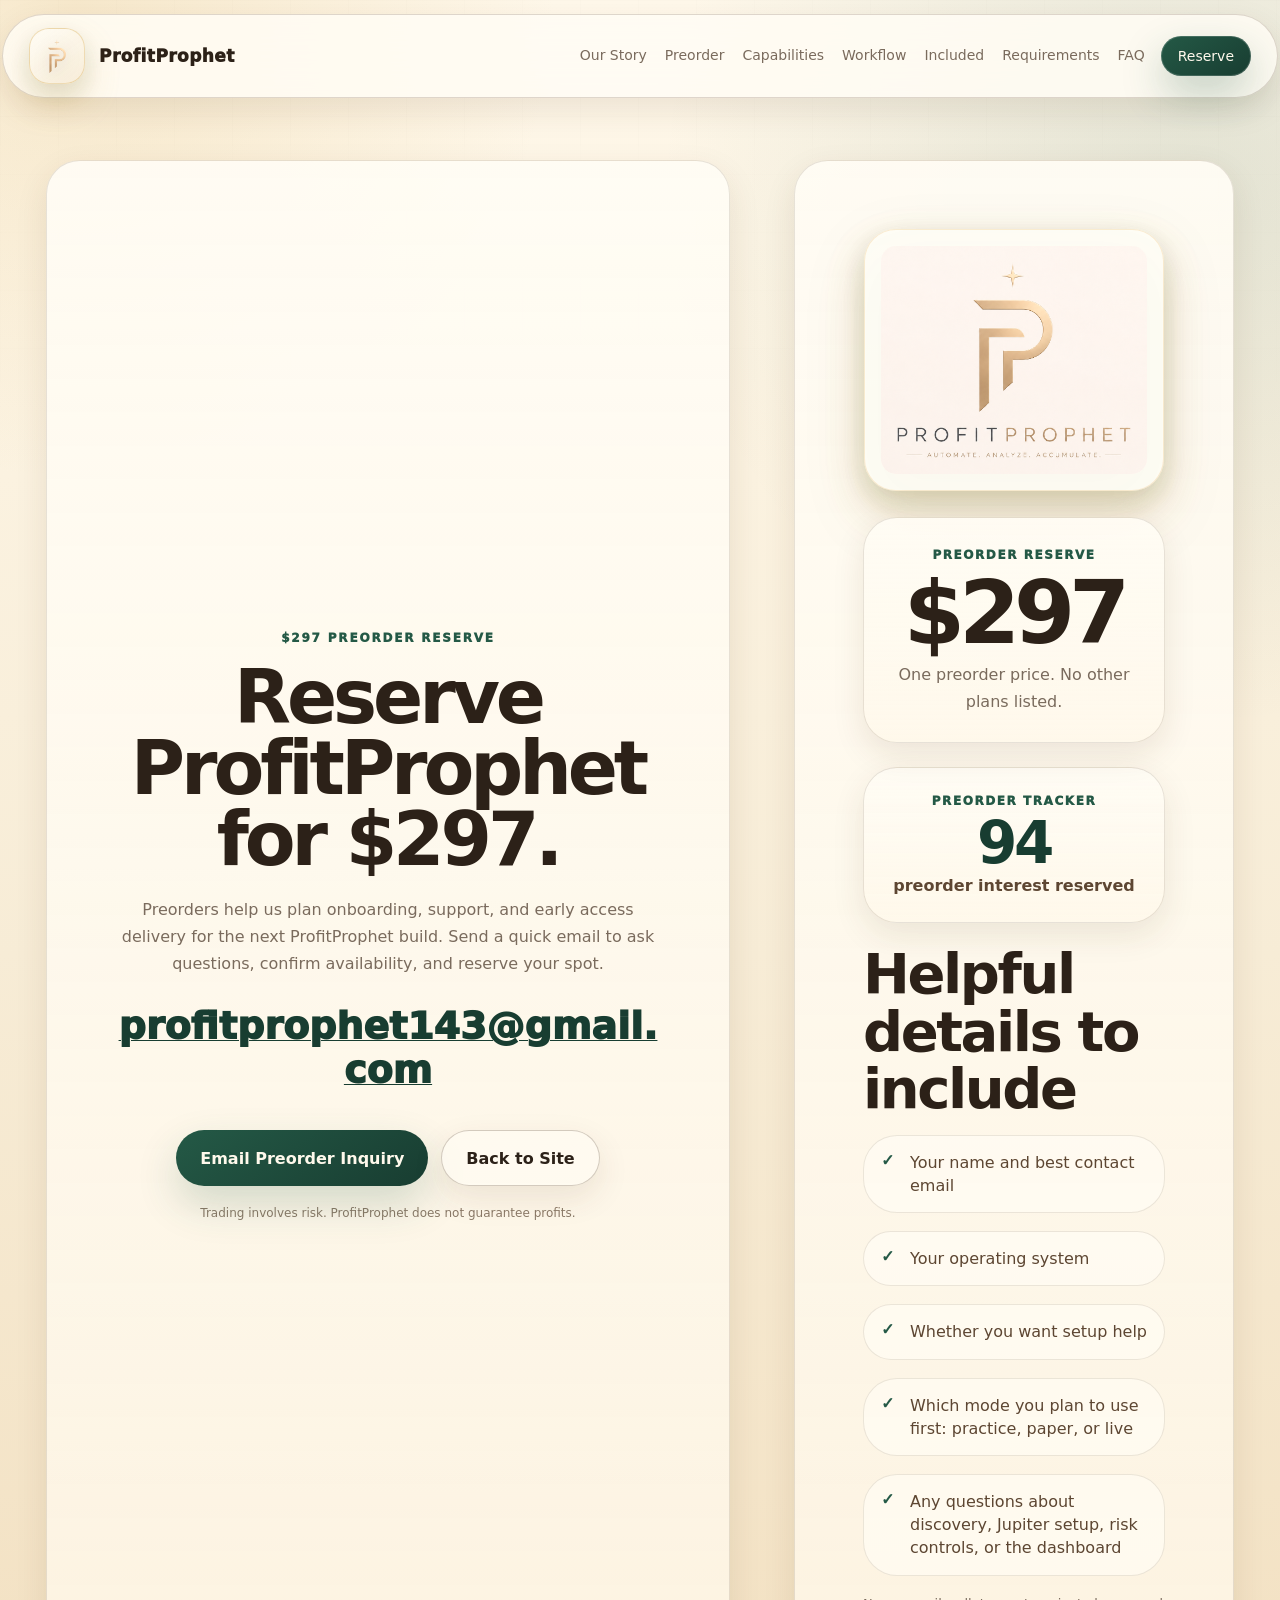
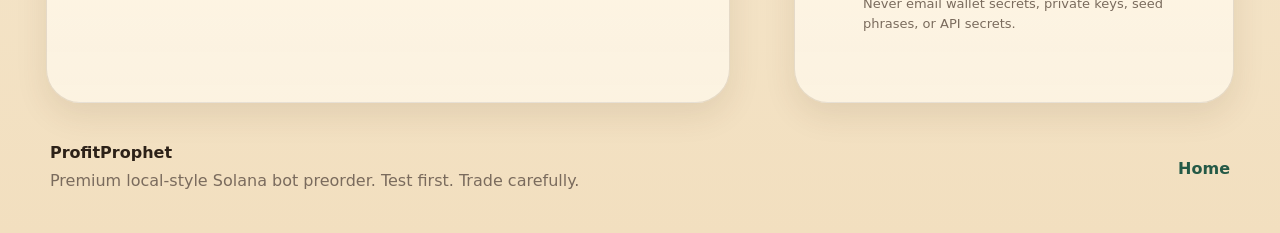
==== inquiry.html @ 7596da1b "Add files via upload" ====
<!doctype html>
<html lang="en">
<head>
  <meta charset="utf-8">
  <meta name="viewport" content="width=device-width, initial-scale=1">
  <title>Reserve ProfitProphet | $297</title>
  <meta name="description" content="Contact ProfitProphet to ask questions and reserve ProfitProphet for $297. The package includes practice mode, paper mode, risk controls, token discovery, telemetry, and local dashboard tools.">
  <link rel="stylesheet" href="styles.css">
  <script defer src="script.js"></script>
</head>
<body>
  <header class="site-header">
    <a class="brand" href="index.html" aria-label="ProfitProphet home">
      <span class="brand-mark logo-badge"><img src="profitprophet-nav-mark.png" alt="" aria-hidden="true"></span>
      <span class="brand-name">ProfitProphet</span>
    </a>
    <nav class="nav" aria-label="Primary navigation">
      <a href="index.html#story">Our Story</a>
      <a href="index.html#preorder">Preorder</a>
      <a href="index.html#capabilities">Capabilities</a>
      <a href="index.html#workflow">Workflow</a>
      <a href="index.html#included">Included</a>
      <a href="index.html#requirements">Requirements</a>
      <a href="index.html#faq">FAQ</a>
      <a class="nav-button" href="inquiry.html">Reserve</a>
    </nav>
  </header>

  <main>
    <section class="inquiry-hero">
      <div class="inquiry-card">
        <p class="eyebrow">$297 preorder reserve</p>
        <h1>Reserve ProfitProphet for $297.</h1>
        <p>Preorders help us plan onboarding, support, and early access delivery for the next ProfitProphet build. Send a quick email to ask questions, confirm availability, and reserve your spot.</p>
        <a class="email-link" href="mailto:profitprophet143@gmail.com?subject=ProfitProphet%20%24297%20Preorder%20Inquiry&body=Hi%2C%20I%27m%20interested%20in%20reserving%20ProfitProphet%20for%20%24297.%20Please%20send%20availability%2C%20payment%20options%2C%20delivery%20details%2C%20and%20setup%20requirements.">profitprophet143@gmail.com</a>
        <div class="hero-actions centered">
          <a class="button primary" href="mailto:profitprophet143@gmail.com?subject=ProfitProphet%20%24297%20Preorder%20Inquiry&body=Hi%2C%20I%27m%20interested%20in%20reserving%20ProfitProphet%20for%20%24297.%20Please%20send%20availability%2C%20payment%20options%2C%20delivery%20details%2C%20and%20setup%20requirements.">Email Preorder Inquiry</a>
          <a class="button secondary" href="index.html">Back to Site</a>
        </div>
        <p class="fine-print center">Trading involves risk. ProfitProphet does not guarantee profits.</p>
      </div>

      <aside class="inquiry-side">
        <img src="profitprophet-logo-cropped.png" alt="ProfitProphet logo" class="side-logo">
        <div class="price-panel small">
          <span>Preorder reserve</span>
          <strong>$297</strong>
          <p>One preorder price. No other plans listed.</p>
        </div>
        <div class="mini-tracker" aria-label="Preorder tracker"><span>Preorder Tracker</span><strong>94</strong><p>preorder interest reserved</p></div>
        <h2>Helpful details to include</h2>
        <ul class="check-list compact">
          <li>Your name and best contact email</li>
          <li>Your operating system</li>
          <li>Whether you want setup help</li>
          <li>Which mode you plan to use first: practice, paper, or live</li>
          <li>Any questions about discovery, Jupiter setup, risk controls, or the dashboard</li>
        </ul>
        <p class="disclaimer">Never email wallet secrets, private keys, seed phrases, or API secrets.</p>
      </aside>
    </section>
  </main>

  <footer class="footer">
    <div>
      <strong>ProfitProphet</strong>
      <p>Premium local-style Solana bot preorder. Test first. Trade carefully.</p>
    </div>
    <a href="index.html">Home</a>
  </footer>
</body>
</html>
---- styles.css ----
:root {
  --ivory: #fff8ea;
  --ivory-2: #f7ecd6;
  --linen: #efe0c4;
  --linen-2: #e4c99d;
  --walnut: #2c2118;
  --walnut-2: #5d4632;
  --muted: #7a6b5d;
  --forest: #245946;
  --forest-2: #183d31;
  --sage: #dfe9df;
  --champagne: #d6a951;
  --champagne-2: #f0d9a1;
  --line: rgba(73, 47, 25, 0.14);
  --line-strong: rgba(73, 47, 25, 0.24);
  --card: rgba(255, 252, 244, 0.86);
  --card-soft: rgba(255, 252, 244, 0.66);
  --shadow: 0 24px 68px rgba(75, 48, 22, 0.16);
  --shadow-soft: 0 12px 32px rgba(75, 48, 22, 0.10);
  --shadow-green: 0 18px 42px rgba(36, 89, 70, 0.20);
  --radius-sm: 18px;
  --radius: 30px;
  --radius-lg: 44px;
  --content-max: 1180px;
}

* { box-sizing: border-box; }
html { scroll-behavior: smooth; }
body {
  margin: 0;
  overflow-x: hidden;
  color: var(--walnut);
  background:
    radial-gradient(circle at 6% 0%, rgba(214, 169, 81, 0.22), transparent 30rem),
    radial-gradient(circle at 94% 10%, rgba(36, 89, 70, 0.14), transparent 34rem),
    linear-gradient(180deg, var(--ivory) 0%, var(--ivory-2) 52%, #f2dfbf 100%);
  font-family: ui-sans-serif, system-ui, -apple-system, BlinkMacSystemFont, "Segoe UI", Arial, sans-serif;
}

body::before {
  content: "";
  position: fixed;
  inset: 0;
  z-index: -1;
  pointer-events: none;
  opacity: 0.22;
  background-image:
    linear-gradient(rgba(44, 33, 24, 0.045) 1px, transparent 1px),
    linear-gradient(90deg, rgba(44, 33, 24, 0.045) 1px, transparent 1px);
  background-size: 58px 58px;
  mask-image: linear-gradient(180deg, #000, transparent 72%);
}

a { color: inherit; }
img { max-width: 100%; }
h1, h2, h3, p, ul { margin-top: 0; }

main,
.site-header,
.footer {
  width: min(100%, calc(var(--content-max) + 96px));
  margin-inline: auto;
}

.site-header {
  position: sticky;
  top: 14px;
  z-index: 20;
  display: flex;
  align-items: center;
  justify-content: space-between;
  gap: 20px;
  min-height: 78px;
  margin-top: 14px;
  padding: 13px clamp(16px, 3vw, 24px);
  border: 1px solid var(--line);
  border-radius: 999px;
  background: rgba(255, 252, 244, 0.88);
  backdrop-filter: blur(18px);
  box-shadow: var(--shadow-soft);
}

.brand {
  display: inline-flex;
  align-items: center;
  gap: 12px;
  color: var(--walnut);
  font-weight: 950;
  letter-spacing: 0.01em;
  text-decoration: none;
  white-space: nowrap;
}

.brand-mark {
  display: grid;
  width: 44px;
  height: 44px;
  place-items: center;
  border-radius: 17px;
  background: linear-gradient(145deg, var(--forest), var(--forest-2));
  color: #fff9ec;
  box-shadow: 0 14px 26px rgba(24, 61, 49, 0.24);
}

.brand-name { font-size: 15px; }

.nav {
  display: flex;
  align-items: center;
  gap: 16px;
  color: var(--muted);
  font-size: 14px;
}

.nav a {
  text-decoration: none;
  transition: color 180ms ease, transform 180ms ease, background 180ms ease;
}

.nav a:hover {
  color: var(--walnut);
  transform: translateY(-1px);
}

.nav-button {
  padding: 12px 17px;
  border-radius: 999px;
  color: #fff9ec;
  background: linear-gradient(145deg, var(--forest), var(--forest-2));
  box-shadow: var(--shadow-green);
}

.hero {
  display: grid;
  grid-template-columns: minmax(0, 1.05fr) minmax(320px, 0.62fr);
  gap: clamp(34px, 6vw, 76px);
  align-items: center;
  min-height: calc(100vh - 112px);
  padding: clamp(58px, 7vw, 96px) clamp(18px, 4vw, 44px) 44px;
}

.hero-copy { max-width: 850px; }
.eyebrow {
  margin-bottom: 14px;
  color: var(--forest);
  font-size: 12px;
  font-weight: 950;
  letter-spacing: 0.15em;
  text-transform: uppercase;
}

h1 {
  margin-bottom: 22px;
  max-width: 900px;
  font-size: clamp(48px, 7.2vw, 86px);
  font-weight: 850;
  line-height: 0.96;
  letter-spacing: -0.055em;
}

h2 {
  margin-bottom: 17px;
  font-size: clamp(33px, 4.4vw, 56px);
  font-weight: 825;
  line-height: 1.03;
  letter-spacing: -0.043em;
}

h3 {
  margin-bottom: 10px;
  font-size: 21px;
  line-height: 1.2;
}

p {
  color: var(--muted);
  line-height: 1.68;
}

.hero-lede {
  max-width: 740px;
  font-size: clamp(18px, 2vw, 22px);
}

.hero-proof {
  display: flex;
  flex-wrap: wrap;
  gap: 10px;
  margin: 24px 0 0;
}

.hero-proof span {
  padding: 9px 12px;
  border: 1px solid var(--line);
  border-radius: 999px;
  background: rgba(255, 252, 244, 0.68);
  color: var(--walnut-2);
  font-size: 13px;
  font-weight: 760;
  box-shadow: 0 8px 18px rgba(75, 48, 22, 0.06);
}

.hero-actions {
  display: flex;
  flex-wrap: wrap;
  gap: 13px;
  margin-top: 30px;
}
.hero-actions.centered { justify-content: center; }

.button {
  position: relative;
  display: inline-flex;
  align-items: center;
  justify-content: center;
  min-height: 56px;
  padding: 15px 24px;
  border-radius: 999px;
  font-weight: 900;
  text-decoration: none;
  overflow: hidden;
  transition: transform 180ms ease, box-shadow 180ms ease, background 180ms ease, border-color 180ms ease;
}
.button:hover { transform: translateY(-2px); }
.button.primary {
  color: #fff9ec;
  background: linear-gradient(145deg, var(--forest), var(--forest-2));
  box-shadow: var(--shadow-green);
}
.button.secondary {
  border: 1px solid var(--line-strong);
  background: rgba(255, 252, 244, 0.64);
  color: var(--walnut);
  box-shadow: var(--shadow-soft);
}
.button.full { width: 100%; }

.button.primary::after {
  content: "";
  position: absolute;
  inset: 0 auto 0 -80%;
  width: 45%;
  transform: skewX(-18deg);
  background: linear-gradient(90deg, transparent, rgba(255,255,255,0.22), transparent);
  transition: left 480ms ease;
}
.button.primary:hover::after { left: 135%; }

.fine-print {
  margin-top: 18px;
  color: #8a7967;
  font-size: 12px;
  line-height: 1.55;
}
.center { text-align: center; }

.hero-card,
.card,
.list-card,
.price-card,
.inquiry-card,
.inquiry-side,
.trust-strip,
.panel-section,
.story-section,
.price-section,
.requirements-section,
.faq-section {
  border: 1px solid var(--line);
  background: var(--card);
  box-shadow: var(--shadow-soft);
}

.hero-card {
  position: relative;
  display: grid;
  align-content: center;
  justify-items: center;
  gap: 24px;
  min-height: 500px;
  padding: clamp(26px, 4vw, 40px);
  border-radius: var(--radius-lg);
  overflow: hidden;
  background:
    linear-gradient(180deg, rgba(255, 252, 244, 0.90), rgba(255, 248, 234, 0.68)),
    radial-gradient(circle at 50% 0%, rgba(214, 169, 81, 0.30), transparent 66%);
}
.hero-card::after {
  content: "";
  position: absolute;
  inset: auto -20% -38% -20%;
  height: 56%;
  background: radial-gradient(ellipse, rgba(36, 89, 70, 0.12), transparent 68%);
}
.hero-logo,
.side-logo {
  position: relative;
  z-index: 1;
  display: block;
  width: min(100%, 300px);
  height: auto;
  filter: drop-shadow(0 22px 36px rgba(75, 48, 22, 0.22));
}

.price-panel {
  position: relative;
  z-index: 1;
  width: 100%;
  padding: 26px;
  border: 1px solid var(--line);
  border-radius: var(--radius);
  background: rgba(255, 252, 244, 0.74);
  text-align: center;
  box-shadow: var(--shadow-soft);
}
.price-panel.small { margin-bottom: 24px; }
.price-panel span,
.badge {
  color: var(--forest);
  font-size: 12px;
  font-weight: 950;
  letter-spacing: 0.13em;
  text-transform: uppercase;
}
.price-panel strong,
.price-card strong {
  display: block;
  margin: 8px 0 8px;
  color: var(--walnut);
  font-size: clamp(58px, 8vw, 88px);
  line-height: 0.95;
  letter-spacing: -0.07em;
}
.price-panel p,
.price-card p { margin-bottom: 0; }

.trust-strip {
  display: grid;
  grid-template-columns: repeat(4, 1fr);
  gap: 1px;
  margin: 0 clamp(18px, 4vw, 44px) 26px;
  overflow: hidden;
  border-radius: var(--radius);
  background: var(--line);
}
.trust-strip article {
  padding: 24px;
  background: rgba(255, 252, 244, 0.82);
}
.trust-strip strong,
.trust-strip span { display: block; }
.trust-strip strong { color: var(--walnut); }
.trust-strip span {
  margin-top: 7px;
  color: var(--muted);
  line-height: 1.5;
}

.section {
  padding: clamp(68px, 8vw, 106px) clamp(18px, 4vw, 44px);
}
.section-heading { max-width: 840px; margin-bottom: 36px; }
.centered-heading { margin-inline: auto; text-align: center; }
.section-heading p { font-size: 17px; }

.card-grid {
  display: grid;
  gap: 18px;
}
.card-grid.three { grid-template-columns: repeat(3, minmax(0, 1fr)); }
.card-grid.four { grid-template-columns: repeat(4, minmax(0, 1fr)); }

.card {
  position: relative;
  min-height: 100%;
  padding: 28px;
  border-radius: var(--radius);
  transition: transform 220ms ease, box-shadow 220ms ease, border-color 220ms ease;
}
.card:hover,
.step-card:hover,
.price-card:hover,
.inquiry-card:hover,
.inquiry-side:hover {
  transform: translateY(-4px);
  border-color: var(--line-strong);
  box-shadow: var(--shadow);
}
.card-number {
  display: inline-grid;
  width: 42px;
  height: 42px;
  margin-bottom: 22px;
  place-items: center;
  border-radius: 999px;
  background: var(--sage);
  color: var(--forest);
  font-size: 12px;
  font-weight: 950;
}

.panel-section,
.requirements-section,
.faq-section,
.price-section {
  margin: 0 clamp(18px, 4vw, 44px) 28px;
  border-radius: var(--radius-lg);
  background:
    linear-gradient(180deg, rgba(255, 252, 244, 0.78), rgba(255, 248, 234, 0.58));
}

.step-list {
  display: grid;
  grid-template-columns: repeat(4, minmax(0, 1fr));
  gap: 18px;
}
.step-card {
  display: grid;
  gap: 18px;
  align-content: start;
  padding: 28px;
  border: 1px solid var(--line);
  border-radius: var(--radius);
  background: rgba(255, 252, 244, 0.78);
  box-shadow: var(--shadow-soft);
  transition: transform 220ms ease, box-shadow 220ms ease, border-color 220ms ease;
}
.step-card span {
  display: inline-grid;
  width: 46px;
  height: 46px;
  place-items: center;
  border-radius: 17px;
  background: linear-gradient(145deg, var(--champagne), var(--champagne-2));
  color: var(--walnut);
  font-weight: 950;
  box-shadow: 0 12px 24px rgba(214, 169, 81, 0.24);
}


.story-section {
  margin: 0 clamp(18px, 4vw, 44px) 28px;
  border-radius: var(--radius-lg);
  background:
    linear-gradient(135deg, rgba(255, 252, 244, 0.90), rgba(247, 236, 214, 0.70)),
    radial-gradient(circle at 9% 10%, rgba(214, 169, 81, 0.18), transparent 28rem),
    radial-gradient(circle at 88% 90%, rgba(36, 89, 70, 0.10), transparent 28rem);
}
.story-layout {
  display: grid;
  grid-template-columns: minmax(0, 0.72fr) minmax(320px, 1fr);
  gap: clamp(30px, 6vw, 72px);
  align-items: start;
}
.story-intro {
  position: sticky;
  top: 120px;
  max-width: 520px;
}
.story-lede {
  color: var(--walnut-2);
  font-size: clamp(18px, 2vw, 22px);
  line-height: 1.62;
}
.story-card {
  padding: clamp(28px, 4vw, 42px);
  border: 1px solid var(--line);
  border-radius: var(--radius);
  background: rgba(255, 252, 244, 0.78);
  box-shadow: var(--shadow-soft);
}
.story-card p {
  margin-bottom: 17px;
  font-size: 16.5px;
}
.story-card p:last-of-type { margin-bottom: 0; }
.founder-note {
  display: grid;
  gap: 6px;
  margin-top: 26px;
  padding: 20px;
  border: 1px solid rgba(36, 89, 70, 0.16);
  border-radius: 22px;
  background: linear-gradient(135deg, rgba(223, 233, 223, 0.78), rgba(255, 248, 234, 0.74));
}
.founder-note span {
  color: var(--forest);
  font-size: 12px;
  font-weight: 950;
  letter-spacing: 0.13em;
  text-transform: uppercase;
}
.founder-note strong {
  color: var(--walnut);
  font-size: 18px;
  line-height: 1.28;
}

.preorder-section {
  display: grid;
  grid-template-columns: minmax(0, 1fr) minmax(300px, 390px);
  gap: clamp(26px, 5vw, 58px);
  align-items: center;
  margin-inline: clamp(18px, 4vw, 44px);
  border: 1px solid var(--line);
  border-radius: var(--radius-lg);
  background:
    linear-gradient(135deg, rgba(255, 252, 244, 0.88), rgba(223, 233, 223, 0.58)),
    radial-gradient(circle at 12% 0%, rgba(214, 169, 81, 0.24), transparent 28rem);
  box-shadow: var(--shadow-soft);
}

.preorder-copy {
  max-width: 760px;
}

.preorder-tracker,
.mini-tracker {
  border: 1px solid var(--line);
  border-radius: var(--radius);
  background: rgba(255, 252, 244, 0.9);
  box-shadow: var(--shadow);
  text-align: center;
}

.preorder-tracker {
  padding: 30px;
}

.preorder-tracker strong {
  display: block;
  margin: 14px 0 4px;
  color: var(--forest-2);
  font-size: clamp(72px, 9vw, 112px);
  line-height: 0.9;
  letter-spacing: -0.08em;
}

.preorder-tracker p,
.mini-tracker p {
  margin-bottom: 0;
  color: var(--walnut-2);
  font-weight: 850;
}

.preorder-tracker small {
  display: block;
  margin-top: 15px;
  color: var(--muted);
  font-size: 12px;
  line-height: 1.55;
}

.tracker-bar {
  height: 12px;
  margin-top: 22px;
  overflow: hidden;
  border-radius: 999px;
  background: rgba(36, 89, 70, 0.12);
}

.tracker-bar span {
  display: block;
  width: 94%;
  height: 100%;
  border-radius: inherit;
  background: linear-gradient(90deg, var(--forest), var(--champagne));
  animation: trackerPulse 2.8s ease-in-out infinite;
}

.mini-tracker {
  margin: 22px 0;
  padding: 22px;
}

.mini-tracker span {
  color: var(--forest);
  font-size: 12px;
  font-weight: 950;
  letter-spacing: 0.13em;
  text-transform: uppercase;
}

.mini-tracker strong {
  display: block;
  margin: 7px 0 2px;
  color: var(--forest-2);
  font-size: 58px;
  line-height: 0.95;
  letter-spacing: -0.06em;
}

@keyframes trackerPulse {
  0%, 100% { opacity: 0.92; transform: scaleX(0.985); transform-origin: left; }
  50% { opacity: 1; transform: scaleX(1); transform-origin: left; }
}

.split-section {
  display: grid;
  grid-template-columns: minmax(0, 0.9fr) minmax(320px, 0.84fr);
  gap: clamp(30px, 6vw, 72px);
  align-items: center;
}
.section-copy { max-width: 660px; }
.list-card {
  padding: 28px;
  border-radius: var(--radius);
}
.check-list {
  display: grid;
  gap: 12px;
  margin: 0;
  padding: 0;
  list-style: none;
}
.check-list li {
  position: relative;
  padding: 15px 16px 15px 46px;
  border: 1px solid rgba(73, 47, 25, 0.10);
  border-radius: 17px;
  background: rgba(255, 248, 234, 0.66);
  color: var(--walnut-2);
  line-height: 1.45;
}
.check-list li::before {
  content: "✓";
  position: absolute;
  left: 17px;
  top: 13px;
  color: var(--forest);
  font-weight: 950;
}
.check-list.compact li { background: rgba(255, 252, 244, 0.70); }

.mini-card { padding: 24px; }
.mini-card h3 { color: var(--forest-2); }

.price-section {
  display: grid;
  grid-template-columns: minmax(0, 1fr) minmax(320px, 440px);
  gap: clamp(28px, 5vw, 64px);
  align-items: center;
}
.price-copy { max-width: 680px; }
.price-card {
  padding: 32px;
  border-radius: var(--radius);
  background:
    linear-gradient(180deg, rgba(255, 252, 244, 0.92), rgba(255, 248, 234, 0.70)),
    radial-gradient(circle at top, rgba(214, 169, 81, 0.18), transparent 66%);
  transition: transform 220ms ease, box-shadow 220ms ease, border-color 220ms ease;
}
.price-card .button { margin-top: 14px; }
.badge {
  display: inline-flex;
  width: fit-content;
  padding: 8px 11px;
  border: 1px solid var(--line);
  border-radius: 999px;
  background: rgba(223, 233, 223, 0.72);
}

.faq-grid {
  display: grid;
  grid-template-columns: repeat(2, minmax(0, 1fr));
  gap: 18px;
}
.faq-card { padding: 28px; }

.footer {
  display: flex;
  justify-content: space-between;
  gap: 24px;
  padding: 20px clamp(18px, 4vw, 44px) 38px;
  color: var(--muted);
}
.footer p { margin: 6px 0 0; max-width: 640px; }
.footer a { color: var(--forest); font-weight: 900; text-decoration: none; }
.footer strong { color: var(--walnut); }

.inquiry-hero {
  display: grid;
  grid-template-columns: minmax(0, 1fr) minmax(320px, 440px);
  gap: 22px;
  align-items: stretch;
  margin: clamp(36px, 5vw, 62px) clamp(18px, 4vw, 44px) 28px;
}
.inquiry-card,
.inquiry-side {
  padding: clamp(32px, 6vw, 68px);
  border-radius: var(--radius-lg);
  transition: transform 220ms ease, box-shadow 220ms ease, border-color 220ms ease;
}
.inquiry-card {
  display: flex;
  min-height: calc(100vh - 190px);
  flex-direction: column;
  justify-content: center;
  align-items: center;
  text-align: center;
  background:
    linear-gradient(180deg, rgba(255, 252, 244, 0.88), rgba(255, 248, 234, 0.70)),
    radial-gradient(circle at 50% 0%, rgba(214, 169, 81, 0.24), transparent 68%);
}
.inquiry-card h1 { font-size: clamp(42px, 7vw, 74px); }
.email-link {
  display: block;
  margin: 10px 0 8px;
  color: var(--forest-2);
  font-size: clamp(22px, 3.8vw, 38px);
  font-weight: 950;
  overflow-wrap: anywhere;
  text-decoration-thickness: 1px;
}
.inquiry-side { background: rgba(255, 252, 244, 0.82); }
.side-logo {
  width: min(100%, 220px);
  margin: 0 auto 22px;
}
.disclaimer {
  margin: 18px 0 0;
  color: var(--muted);
  font-size: 13px;
  line-height: 1.55;
}

.reveal {
  opacity: 0;
  transform: translateY(18px);
  transition: opacity 620ms ease, transform 620ms ease;
  transition-delay: var(--reveal-delay, 0ms);
}
.reveal.is-visible {
  opacity: 1;
  transform: translateY(0);
}
.hero-card,
.hero-logo {
  animation: gentleFloat 6.5s ease-in-out infinite;
}
@keyframes gentleFloat {
  0%, 100% { transform: translateY(0); }
  50% { transform: translateY(-8px); }
}

@media (max-width: 1060px) {
  .hero,
  .story-layout,
  .split-section,
  .price-section,
  .preorder-section,
  .inquiry-hero {
    grid-template-columns: 1fr;
  }
  .story-intro { position: static; max-width: 760px; }
  .hero { min-height: auto; }
  .hero-card { min-height: auto; }
  .card-grid.three,
  .card-grid.four,
  .step-list { grid-template-columns: repeat(2, minmax(0, 1fr)); }
}

@media (max-width: 820px) {
  .site-header {
    align-items: flex-start;
    flex-direction: column;
    border-radius: 28px;
  }
  .nav {
    width: 100%;
    flex-wrap: wrap;
    gap: 10px;
    font-size: 13px;
  }
  .trust-strip,
  .card-grid.three,
  .card-grid.four,
  .step-list,
  .faq-grid {
    grid-template-columns: 1fr;
  }
  .panel-section,
  .story-section,
  .requirements-section,
  .faq-section,
  .price-section,
  .preorder-section,
  .inquiry-hero,
  .trust-strip {
    margin-inline: 18px;
  }
}

@media (max-width: 560px) {
  h1 { letter-spacing: -0.045em; }
  .hero,
  .section,
  .price-section,
  .inquiry-card,
  .inquiry-side {
    padding-inline: 18px;
  }
  .button { width: 100%; }
  .footer { flex-direction: column; }
}

@media (prefers-reduced-motion: reduce) {
  *, *::before, *::after {
    animation-duration: 0.01ms !important;
    animation-iteration-count: 1 !important;
    scroll-behavior: auto !important;
    transition-duration: 0.01ms !important;
  }
  .reveal { opacity: 1; transform: none; }
}

/* Final premium smoothing pass: consistent flow + stronger logo presence */
:root {
  --section-gap: 30px;
  --logo-glow: 0 18px 38px rgba(214, 169, 81, 0.24), 0 10px 26px rgba(36, 89, 70, 0.14);
}

.site-header {
  min-height: 84px;
  padding: 12px clamp(16px, 3vw, 26px);
  border-color: rgba(73, 47, 25, 0.18);
}

.brand {
  gap: 14px;
}

.brand-mark.logo-badge {
  width: 58px;
  height: 58px;
  padding: 6px;
  border: 1px solid rgba(214, 169, 81, 0.32);
  border-radius: 22px;
  background:
    linear-gradient(145deg, rgba(255, 252, 244, 0.98), rgba(247, 236, 214, 0.88));
  box-shadow: var(--logo-glow);
  overflow: hidden;
}

.brand-mark.logo-badge img {
  width: 100%;
  height: 100%;
  object-fit: cover;
  object-position: center 45%;
  transform: scale(1.16);
  filter: saturate(1.08) contrast(1.05);
}

.brand-name {
  color: var(--walnut);
  font-size: 17px;
  letter-spacing: 0.025em;
}

.nav {
  gap: 14px;
}

.nav a:not(.nav-button) {
  padding: 9px 2px;
}

.hero {
  padding-top: clamp(64px, 7vw, 102px);
  padding-bottom: 50px;
}

.hero-card {
  min-height: 540px;
  gap: 22px;
  border-color: rgba(73, 47, 25, 0.18);
  background:
    linear-gradient(180deg, rgba(255, 252, 244, 0.96), rgba(255, 248, 234, 0.76)),
    radial-gradient(circle at 50% 5%, rgba(214, 169, 81, 0.34), transparent 62%),
    radial-gradient(circle at 50% 85%, rgba(36, 89, 70, 0.13), transparent 56%);
}

.hero-logo {
  width: min(100%, 390px);
  padding: 18px;
  border: 1px solid rgba(214, 169, 81, 0.22);
  border-radius: 34px;
  background: rgba(255, 252, 244, 0.78);
  box-shadow: var(--logo-glow);
  filter: saturate(1.05) contrast(1.03) drop-shadow(0 20px 30px rgba(75, 48, 22, 0.12));
}

.side-logo {
  width: min(100%, 300px);
  margin-bottom: 26px;
  padding: 16px;
  border: 1px solid rgba(214, 169, 81, 0.22);
  border-radius: 32px;
  background: rgba(255, 252, 244, 0.78);
  box-shadow: var(--logo-glow);
  filter: saturate(1.05) contrast(1.03) drop-shadow(0 18px 28px rgba(75, 48, 22, 0.12));
}

.trust-strip,
.story-section,
.preorder-section,
.panel-section,
.requirements-section,
.faq-section,
.price-section,
.inquiry-hero {
  margin-bottom: var(--section-gap);
}

.section {
  padding-top: clamp(72px, 8vw, 108px);
  padding-bottom: clamp(72px, 8vw, 108px);
}

.story-section,
.preorder-section,
.panel-section,
.requirements-section,
.faq-section,
.price-section {
  border-color: rgba(73, 47, 25, 0.16);
  box-shadow: var(--shadow-soft);
}

.card,
.step-card,
.list-card,
.price-card,
.story-card,
.preorder-tracker,
.inquiry-card,
.inquiry-side,
.price-panel,
.mini-tracker {
  border-color: rgba(73, 47, 25, 0.14);
  box-shadow: var(--shadow-soft);
}

.card,
.step-card,
.story-card,
.list-card,
.price-card,
.preorder-tracker,
.inquiry-card,
.inquiry-side {
  background:
    linear-gradient(180deg, rgba(255, 252, 244, 0.93), rgba(255, 248, 234, 0.74));
}

.section-heading,
.section-copy,
.price-copy,
.preorder-copy {
  max-width: 800px;
}

.centered-heading {
  max-width: 860px;
}

.hero-proof span,
.badge,
.card-number,
.step-card span {
  box-shadow: 0 8px 18px rgba(75, 48, 22, 0.07);
}

.price-panel,
.preorder-tracker,
.price-card {
  background:
    linear-gradient(180deg, rgba(255, 252, 244, 0.97), rgba(255, 248, 234, 0.78)),
    radial-gradient(circle at top, rgba(214, 169, 81, 0.14), transparent 65%);
}

.preorder-section {
  padding-top: clamp(66px, 7vw, 98px);
  padding-bottom: clamp(66px, 7vw, 98px);
}

.preorder-tracker {
  transform: translateZ(0);
}

.footer {
  align-items: center;
  margin-top: 2px;
}

@media (max-width: 1060px) {
  .hero-card { min-height: auto; }
  .hero-logo { width: min(100%, 360px); }
}

@media (max-width: 820px) {
  .brand-mark.logo-badge {
    width: 54px;
    height: 54px;
    border-radius: 20px;
  }
  .brand-name { font-size: 16px; }
  .nav a:not(.nav-button) { padding: 7px 0; }
}

@media (max-width: 560px) {
  .site-header { top: 8px; margin-top: 8px; }
  .brand-mark.logo-badge {
    width: 50px;
    height: 50px;
  }
  .hero-logo,
  .side-logo {
    width: min(100%, 300px);
    border-radius: 28px;
  }
}

/* Final reviewed polish */
section[id] { scroll-margin-top: 120px; }

:focus-visible {
  outline: 3px solid rgba(36, 89, 70, 0.34);
  outline-offset: 4px;
  border-radius: 14px;
}

.nav-button:hover,
.button.primary:hover {
  color: #fff9ec;
}

.hero-card,
.preorder-section,
.story-section,
.panel-section,
.split-section,
.requirements-section,
.price-section,
.faq-section,
.inquiry-hero {
  isolation: isolate;
}

.hero-logo,
.side-logo,
.brand-mark.logo-badge {
  will-change: transform;
}

@media (max-width: 420px) {
  .brand-name { font-size: 15px; }
  .nav { font-size: 13px; }
  .price-panel strong,
  .price-card strong,
  .preorder-tracker strong { letter-spacing: -0.06em; }
}


/* Header logo fix + smoother moving green navigation bar */
.site-header {
  overflow: visible;
}

.brand-mark.logo-badge {
  width: 56px;
  height: 56px;
  padding: 10px;
  border-radius: 20px;
  background:
    linear-gradient(145deg, rgba(255, 252, 244, 0.98), rgba(247, 236, 214, 0.90));
  border: 1px solid rgba(214, 169, 81, 0.36);
  box-shadow: 0 18px 36px rgba(214, 169, 81, 0.24), 0 10px 24px rgba(36, 89, 70, 0.13);
  overflow: visible;
}

.brand-mark.logo-badge img {
  display: block;
  width: 100%;
  height: 100%;
  object-fit: contain;
  object-position: center;
  transform: none;
  filter: saturate(1.12) contrast(1.05) drop-shadow(0 4px 8px rgba(75, 48, 22, 0.18));
}

.nav {
  position: relative;
  isolation: isolate;
  padding: 4px 0;
}

.nav a:not(.nav-button) {
  position: relative;
  z-index: 2;
  padding: 10px 2px 13px;
  border-radius: 999px;
  transition: color 260ms ease, opacity 260ms ease, transform 260ms ease;
}

.nav a:not(.nav-button):hover {
  transform: translateY(-1px);
}

.nav a.active:not(.nav-button) {
  color: var(--forest-2);
}

.nav-button.active {
  box-shadow: 0 18px 42px rgba(36, 89, 70, 0.28), inset 0 0 0 1px rgba(255, 255, 255, 0.16);
}

.nav-indicator {
  position: absolute;
  left: 0;
  top: 0;
  z-index: 1;
  display: block;
  width: var(--nav-w, 0px);
  height: 5px;
  border-radius: 999px;
  background: linear-gradient(90deg, var(--forest), var(--forest-2));
  box-shadow: 0 9px 20px rgba(36, 89, 70, 0.24);
  opacity: 0;
  pointer-events: none;
  transform: translate3d(var(--nav-x, 0px), var(--nav-y, 0px), 0) scaleX(0.82);
  transform-origin: center;
  transition:
    transform 520ms cubic-bezier(0.22, 1, 0.36, 1),
    width 520ms cubic-bezier(0.22, 1, 0.36, 1),
    opacity 240ms ease,
    box-shadow 320ms ease;
  will-change: transform, width, opacity;
}

.nav-indicator.is-visible {
  opacity: 1;
  transform: translate3d(var(--nav-x, 0px), var(--nav-y, 0px), 0) scaleX(1);
}

.nav-indicator.is-moving {
  box-shadow: 0 12px 26px rgba(36, 89, 70, 0.30);
}

.nav-indicator.no-transition {
  transition: none !important;
}

@media (max-width: 820px) {
  .brand-mark.logo-badge {
    width: 52px;
    height: 52px;
    padding: 9px;
  }

  .nav-indicator {
    height: 4px;
  }

  .nav a:not(.nav-button) {
    padding-bottom: 10px;
  }
}

@media (max-width: 560px) {
  .brand-mark.logo-badge {
    width: 50px;
    height: 50px;
    padding: 8px;
  }
}

@media (prefers-reduced-motion: reduce) {
  .nav-indicator,
  .nav a:not(.nav-button) {
    transition: none !important;
  }
}

/* Uniform smooth-flow formatting pass */
:root {
  --section-inline: clamp(18px, 4vw, 44px);
  --section-gap: 32px;
  --radius-sm: 22px;
  --radius: 34px;
  --radius-lg: 48px;
  --section-bg: linear-gradient(180deg, rgba(255, 252, 244, 0.88), rgba(255, 248, 234, 0.68));
  --section-bg-warm: linear-gradient(135deg, rgba(255, 252, 244, 0.92), rgba(247, 236, 214, 0.72));
}

html {
  scroll-padding-top: 128px;
}

body {
  background:
    radial-gradient(circle at 6% 0%, rgba(214, 169, 81, 0.20), transparent 30rem),
    radial-gradient(circle at 94% 10%, rgba(36, 89, 70, 0.12), transparent 34rem),
    linear-gradient(180deg, var(--ivory) 0%, var(--ivory-2) 52%, #f2dfbf 100%);
}

.site-header {
  border-radius: 999px;
}

main > section:not(.hero) {
  margin-inline: var(--section-inline);
  margin-bottom: var(--section-gap);
  border-radius: var(--radius-lg);
}

main > section.section:not(.hero) {
  padding: clamp(70px, 8vw, 108px) clamp(22px, 4vw, 48px);
}

#capabilities,
#included,
.story-section,
.preorder-section,
.panel-section,
.requirements-section,
.price-section,
.faq-section {
  border: 1px solid rgba(73, 47, 25, 0.14);
  background: var(--section-bg);
  box-shadow: var(--shadow-soft);
  overflow: hidden;
}

#capabilities,
#included {
  background:
    var(--section-bg),
    radial-gradient(circle at 14% 0%, rgba(214, 169, 81, 0.12), transparent 26rem),
    radial-gradient(circle at 92% 90%, rgba(36, 89, 70, 0.08), transparent 28rem);
}

.story-section {
  background:
    var(--section-bg-warm),
    radial-gradient(circle at 9% 10%, rgba(214, 169, 81, 0.16), transparent 28rem),
    radial-gradient(circle at 88% 90%, rgba(36, 89, 70, 0.10), transparent 28rem);
}

.preorder-section,
.price-section {
  background:
    linear-gradient(135deg, rgba(255, 252, 244, 0.92), rgba(223, 233, 223, 0.62)),
    radial-gradient(circle at 12% 0%, rgba(214, 169, 81, 0.22), transparent 28rem);
}

.trust-strip {
  display: grid;
  grid-template-columns: repeat(4, minmax(0, 1fr));
  gap: 18px;
  padding: 0;
  border: 0;
  background: transparent;
  box-shadow: none;
  overflow: visible;
}

.trust-strip article,
.card,
.step-card,
.story-card,
.list-card,
.price-card,
.preorder-tracker,
.mini-tracker,
.inquiry-card,
.inquiry-side,
.price-panel,
.check-list li {
  border-radius: var(--radius);
}

.trust-strip article {
  border: 1px solid rgba(73, 47, 25, 0.13);
  background: rgba(255, 252, 244, 0.86);
  box-shadow: var(--shadow-soft);
}

.card,
.step-card,
.story-card,
.list-card,
.price-card,
.preorder-tracker,
.inquiry-card,
.inquiry-side,
.price-panel,
.mini-tracker {
  border: 1px solid rgba(73, 47, 25, 0.13);
  background: linear-gradient(180deg, rgba(255, 252, 244, 0.94), rgba(255, 248, 234, 0.76));
  box-shadow: var(--shadow-soft);
}

.card-grid,
.step-list,
.faq-grid,
.check-list {
  gap: 18px;
}

.card,
.step-card,
.list-card,
.faq-card,
.price-card,
.story-card,
.preorder-tracker {
  padding: clamp(24px, 3vw, 32px);
}

.check-list li {
  border-color: rgba(73, 47, 25, 0.11);
  background: rgba(255, 252, 244, 0.70);
}

.hero {
  padding-bottom: 54px;
}

.hero-card {
  border-radius: var(--radius-lg);
}

.hero-proof span,
.badge,
.button,
.nav-button,
.nav a:not(.nav-button),
.email-link,
.card-number,
.step-card span {
  border-radius: 999px;
}

.button,
.nav-button {
  transition: transform 240ms cubic-bezier(0.22, 1, 0.36, 1), box-shadow 240ms ease, background 240ms ease, border-color 240ms ease;
}

.card,
.step-card,
.price-card,
.inquiry-card,
.inquiry-side,
.trust-strip article,
.preorder-tracker,
.story-card,
.list-card {
  transition: transform 260ms cubic-bezier(0.22, 1, 0.36, 1), box-shadow 260ms ease, border-color 260ms ease;
}

.card:hover,
.step-card:hover,
.price-card:hover,
.inquiry-card:hover,
.inquiry-side:hover,
.trust-strip article:hover,
.preorder-tracker:hover,
.story-card:hover,
.list-card:hover {
  transform: translateY(-3px);
  border-color: rgba(73, 47, 25, 0.22);
  box-shadow: var(--shadow);
}

.section-heading {
  margin-bottom: clamp(30px, 4vw, 42px);
}

.split-section,
.price-section,
.preorder-section,
.story-layout,
.inquiry-hero {
  gap: clamp(28px, 5vw, 64px);
}

.footer {
  width: min(100%, calc(var(--content-max) + 88px));
  margin-inline: auto;
  padding-top: 8px;
}

@media (max-width: 1060px) {
  .trust-strip {
    grid-template-columns: repeat(2, minmax(0, 1fr));
  }
}

@media (max-width: 820px) {
  .site-header {
    border-radius: var(--radius);
  }

  main > section:not(.hero),
  .panel-section,
  .story-section,
  .requirements-section,
  .faq-section,
  .price-section,
  .preorder-section,
  .inquiry-hero,
  .trust-strip {
    margin-inline: 18px;
  }

  .trust-strip {
    grid-template-columns: 1fr;
  }

  main > section.section:not(.hero) {
    padding: clamp(56px, 10vw, 78px) 20px;
  }
}

@media (max-width: 560px) {
  .card,
  .step-card,
  .list-card,
  .faq-card,
  .price-card,
  .story-card,
  .preorder-tracker,
  .trust-strip article {
    padding: 22px;
  }

  .hero {
    padding-bottom: 40px;
  }
}
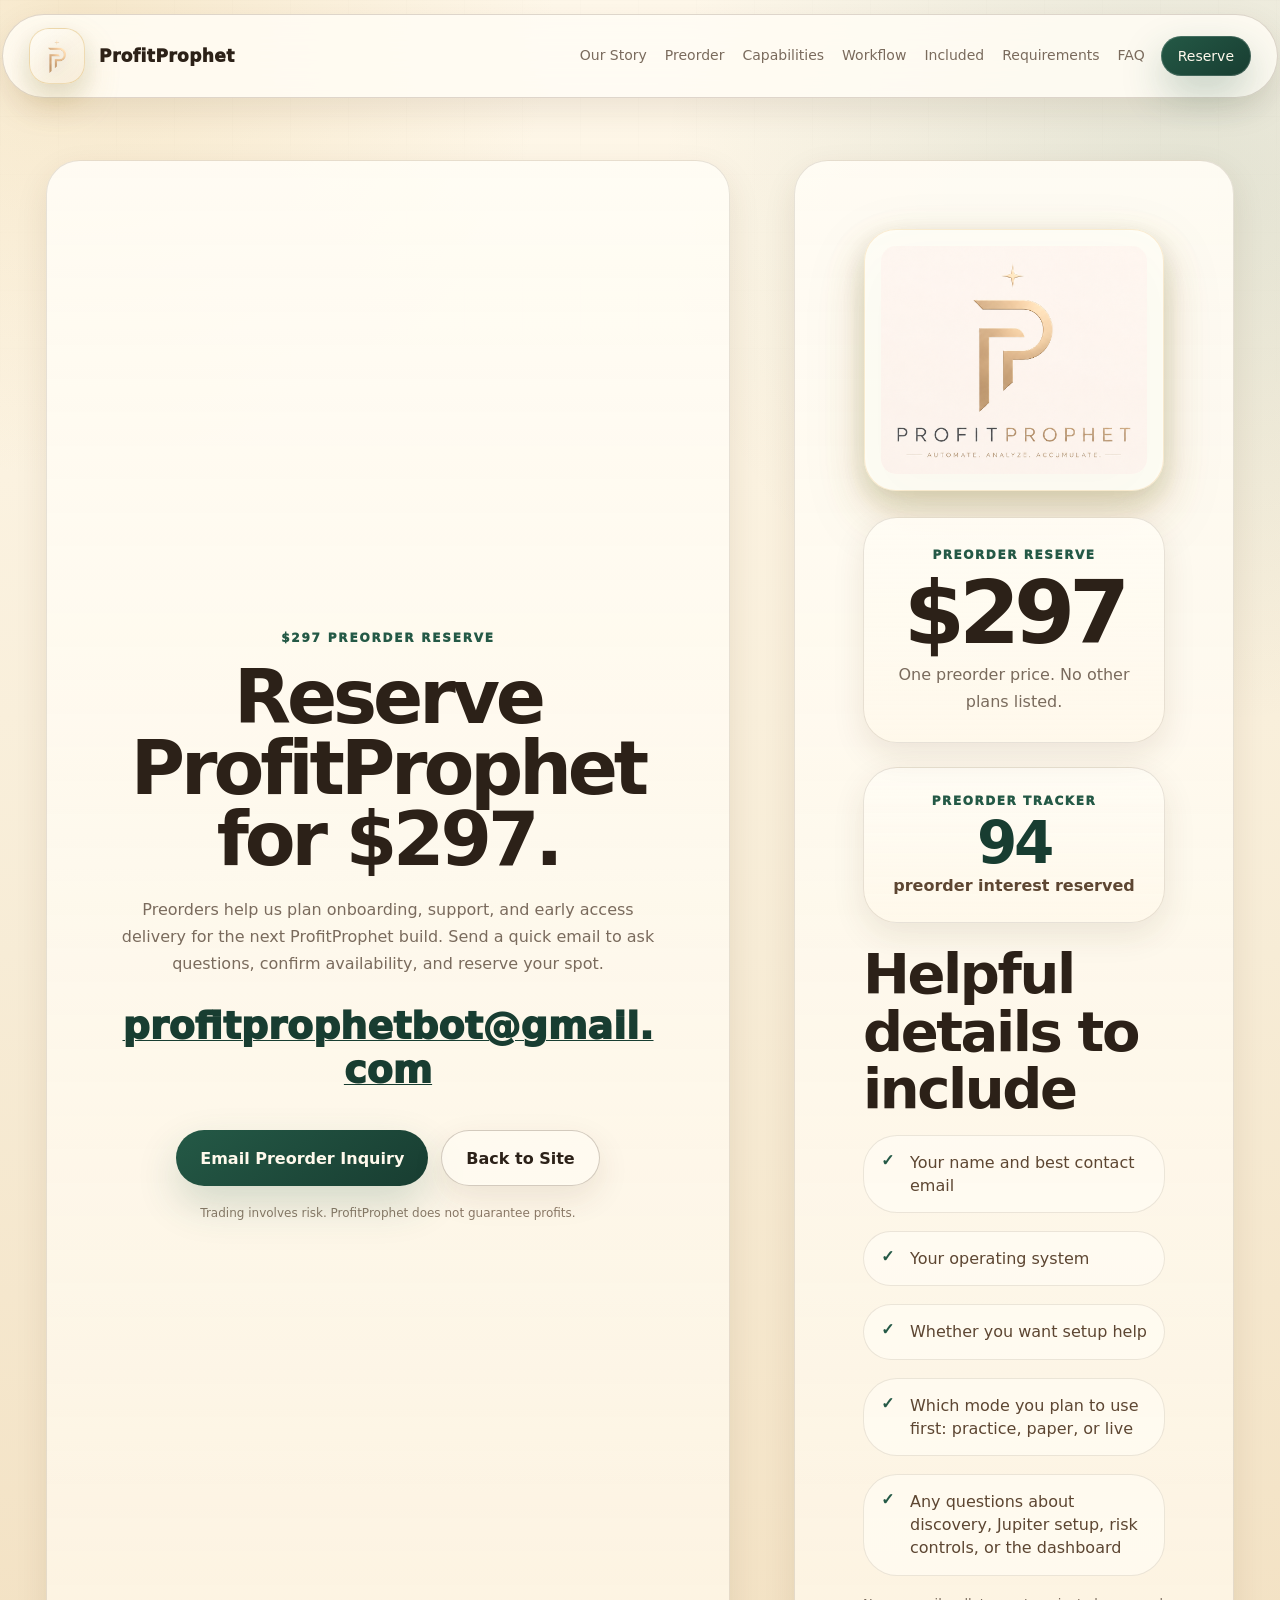
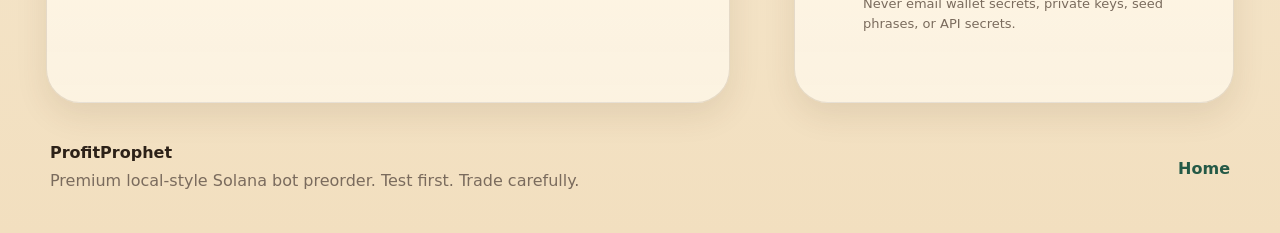
==== commit 317397da: "Add files via upload" ====
--- a/inquiry.html
+++ b/inquiry.html
@@ -32,9 +32,9 @@
         <p class="eyebrow">$297 preorder reserve</p>
         <h1>Reserve ProfitProphet for $297.</h1>
         <p>Preorders help us plan onboarding, support, and early access delivery for the next ProfitProphet build. Send a quick email to ask questions, confirm availability, and reserve your spot.</p>
-        <a class="email-link" href="mailto:profitprophet143@gmail.com?subject=ProfitProphet%20%24297%20Preorder%20Inquiry&body=Hi%2C%20I%27m%20interested%20in%20reserving%20ProfitProphet%20for%20%24297.%20Please%20send%20availability%2C%20payment%20options%2C%20delivery%20details%2C%20and%20setup%20requirements.">profitprophet143@gmail.com</a>
+        <a class="email-link" href="mailto:profitprophetbot@gmail.com?subject=ProfitProphet%20%24297%20Preorder%20Inquiry&body=Hi%2C%20I%27m%20interested%20in%20reserving%20ProfitProphet%20for%20%24297.%20Please%20send%20availability%2C%20payment%20options%2C%20delivery%20details%2C%20and%20setup%20requirements.">profitprophetbot@gmail.com</a>
         <div class="hero-actions centered">
-          <a class="button primary" href="mailto:profitprophet143@gmail.com?subject=ProfitProphet%20%24297%20Preorder%20Inquiry&body=Hi%2C%20I%27m%20interested%20in%20reserving%20ProfitProphet%20for%20%24297.%20Please%20send%20availability%2C%20payment%20options%2C%20delivery%20details%2C%20and%20setup%20requirements.">Email Preorder Inquiry</a>
+          <a class="button primary" href="mailto:profitprophetbot@gmail.com?subject=ProfitProphet%20%24297%20Preorder%20Inquiry&body=Hi%2C%20I%27m%20interested%20in%20reserving%20ProfitProphet%20for%20%24297.%20Please%20send%20availability%2C%20payment%20options%2C%20delivery%20details%2C%20and%20setup%20requirements.">Email Preorder Inquiry</a>
           <a class="button secondary" href="index.html">Back to Site</a>
         </div>
         <p class="fine-print center">Trading involves risk. ProfitProphet does not guarantee profits.</p>
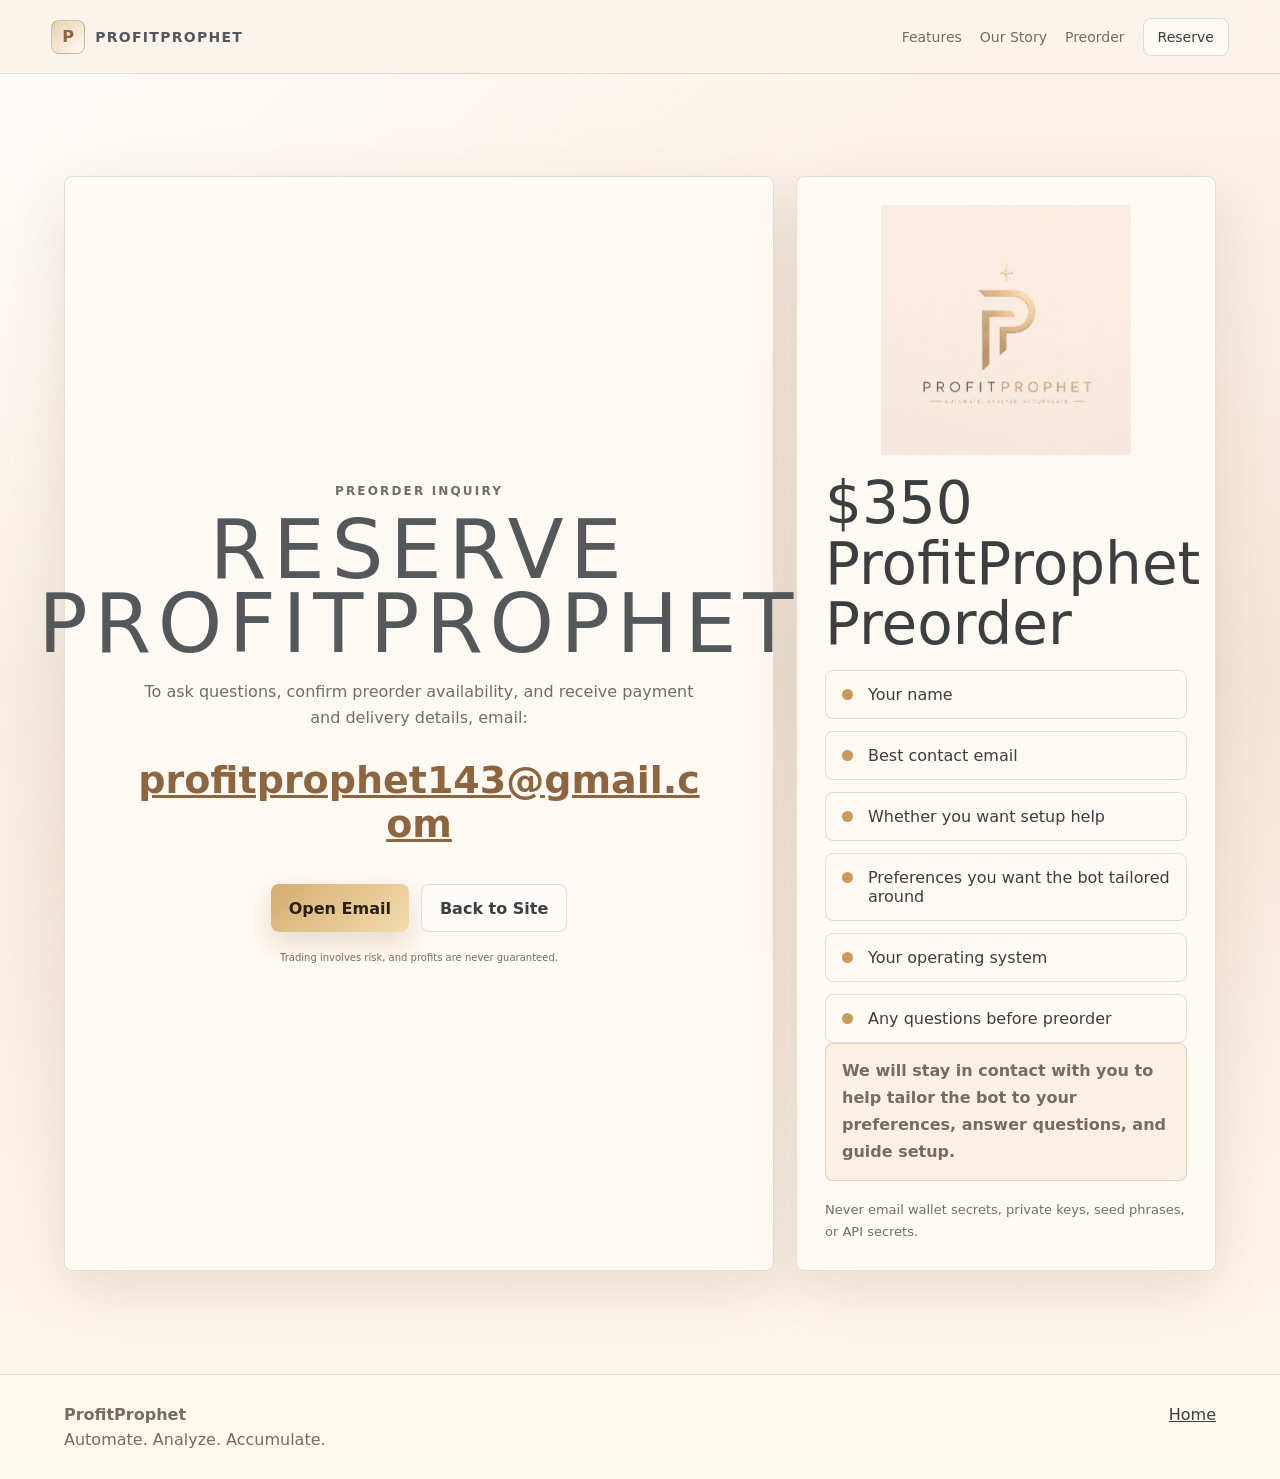
==== commit c1514542: "Add files via upload" ====
--- a/inquiry.html
+++ b/inquiry.html
@@ -3,25 +3,20 @@
 <head>
   <meta charset="utf-8">
   <meta name="viewport" content="width=device-width, initial-scale=1">
-  <title>Reserve ProfitProphet | $297</title>
-  <meta name="description" content="Contact ProfitProphet to ask questions and reserve ProfitProphet for $297. The package includes practice mode, paper mode, risk controls, token discovery, telemetry, and local dashboard tools.">
+  <title>Preorder Inquiry | ProfitProphet</title>
+  <meta name="description" content="Contact ProfitProphet to ask questions and reserve a preorder.">
   <link rel="stylesheet" href="styles.css">
-  <script defer src="script.js"></script>
 </head>
 <body>
   <header class="site-header">
     <a class="brand" href="index.html" aria-label="ProfitProphet home">
-      <span class="brand-mark logo-badge"><img src="profitprophet-nav-mark.png" alt="" aria-hidden="true"></span>
+      <span class="brand-mark">P</span>
       <span class="brand-name">ProfitProphet</span>
     </a>
     <nav class="nav" aria-label="Primary navigation">
+      <a href="index.html#features">Features</a>
       <a href="index.html#story">Our Story</a>
       <a href="index.html#preorder">Preorder</a>
-      <a href="index.html#capabilities">Capabilities</a>
-      <a href="index.html#workflow">Workflow</a>
-      <a href="index.html#included">Included</a>
-      <a href="index.html#requirements">Requirements</a>
-      <a href="index.html#faq">FAQ</a>
       <a class="nav-button" href="inquiry.html">Reserve</a>
     </nav>
   </header>
@@ -29,33 +24,28 @@
   <main>
     <section class="inquiry-hero">
       <div class="inquiry-card">
-        <p class="eyebrow">$297 preorder reserve</p>
-        <h1>Reserve ProfitProphet for $297.</h1>
-        <p>Preorders help us plan onboarding, support, and early access delivery for the next ProfitProphet build. Send a quick email to ask questions, confirm availability, and reserve your spot.</p>
-        <a class="email-link" href="mailto:profitprophetbot@gmail.com?subject=ProfitProphet%20%24297%20Preorder%20Inquiry&body=Hi%2C%20I%27m%20interested%20in%20reserving%20ProfitProphet%20for%20%24297.%20Please%20send%20availability%2C%20payment%20options%2C%20delivery%20details%2C%20and%20setup%20requirements.">profitprophetbot@gmail.com</a>
+        <p class="eyebrow">Preorder inquiry</p>
+        <h1>Reserve ProfitProphet</h1>
+        <p>To ask questions, confirm preorder availability, and receive payment and delivery details, email:</p>
+        <a class="email-link" href="mailto:profitprophet143@gmail.com?subject=ProfitProphet%20Preorder%20Inquiry&body=Hi%2C%20I%27m%20interested%20in%20preordering%20ProfitProphet%20for%20%24350.%20Please%20send%20availability%2C%20payment%20options%2C%20and%20delivery%20details.">profitprophet143@gmail.com</a>
         <div class="hero-actions centered">
-          <a class="button primary" href="mailto:profitprophetbot@gmail.com?subject=ProfitProphet%20%24297%20Preorder%20Inquiry&body=Hi%2C%20I%27m%20interested%20in%20reserving%20ProfitProphet%20for%20%24297.%20Please%20send%20availability%2C%20payment%20options%2C%20delivery%20details%2C%20and%20setup%20requirements.">Email Preorder Inquiry</a>
+          <a class="button primary" href="mailto:profitprophet143@gmail.com?subject=ProfitProphet%20Preorder%20Inquiry&body=Hi%2C%20I%27m%20interested%20in%20preordering%20ProfitProphet%20for%20%24350.%20Please%20send%20availability%2C%20payment%20options%2C%20and%20delivery%20details.">Open Email</a>
           <a class="button secondary" href="index.html">Back to Site</a>
         </div>
-        <p class="fine-print center">Trading involves risk. ProfitProphet does not guarantee profits.</p>
+        <p class="fine-print">Trading involves risk, and profits are never guaranteed.</p>
       </div>
-
       <aside class="inquiry-side">
-        <img src="profitprophet-logo-cropped.png" alt="ProfitProphet logo" class="side-logo">
-        <div class="price-panel small">
-          <span>Preorder reserve</span>
-          <strong>$297</strong>
-          <p>One preorder price. No other plans listed.</p>
-        </div>
-        <div class="mini-tracker" aria-label="Preorder tracker"><span>Preorder Tracker</span><strong>94</strong><p>preorder interest reserved</p></div>
-        <h2>Helpful details to include</h2>
+        <img src="profitprophet-logo.png" alt="ProfitProphet logo" class="side-logo">
+        <h2>$350 ProfitProphet Preorder</h2>
         <ul class="check-list compact">
-          <li>Your name and best contact email</li>
+          <li>Your name</li>
+          <li>Best contact email</li>
+          <li>Whether you want setup help</li>
+          <li>Preferences you want the bot tailored around</li>
           <li>Your operating system</li>
-          <li>Whether you want setup help</li>
-          <li>Which mode you plan to use first: practice, paper, or live</li>
-          <li>Any questions about discovery, Jupiter setup, risk controls, or the dashboard</li>
+          <li>Any questions before preorder</li>
         </ul>
+        <p class="support-note">We will stay in contact with you to help tailor the bot to your preferences, answer questions, and guide setup.</p>
         <p class="disclaimer">Never email wallet secrets, private keys, seed phrases, or API secrets.</p>
       </aside>
     </section>
@@ -64,7 +54,7 @@
   <footer class="footer">
     <div>
       <strong>ProfitProphet</strong>
-      <p>Premium local-style Solana bot preorder. Test first. Trade carefully.</p>
+      <p>Automate. Analyze. Accumulate.</p>
     </div>
     <a href="index.html">Home</a>
   </footer>
--- a/styles.css
+++ b/styles.css
@@ -1,611 +1,398 @@
 :root {
-  --ivory: #fff8ea;
-  --ivory-2: #f7ecd6;
-  --linen: #efe0c4;
-  --linen-2: #e4c99d;
-  --walnut: #2c2118;
-  --walnut-2: #5d4632;
-  --muted: #7a6b5d;
-  --forest: #245946;
-  --forest-2: #183d31;
-  --sage: #dfe9df;
-  --champagne: #d6a951;
-  --champagne-2: #f0d9a1;
-  --line: rgba(73, 47, 25, 0.14);
-  --line-strong: rgba(73, 47, 25, 0.24);
-  --card: rgba(255, 252, 244, 0.86);
-  --card-soft: rgba(255, 252, 244, 0.66);
-  --shadow: 0 24px 68px rgba(75, 48, 22, 0.16);
-  --shadow-soft: 0 12px 32px rgba(75, 48, 22, 0.10);
-  --shadow-green: 0 18px 42px rgba(36, 89, 70, 0.20);
-  --radius-sm: 18px;
-  --radius: 30px;
-  --radius-lg: 44px;
-  --content-max: 1180px;
-}
-
-* { box-sizing: border-box; }
-html { scroll-behavior: smooth; }
+  --cream: #fbf4eb;
+  --cream-deep: #eadbc9;
+  --paper: rgba(255, 251, 245, 0.9);
+  --ink: #3d3e40;
+  --muted: #756d65;
+  --charcoal: #55585b;
+  --soft: #b28a62;
+  --gold: #c99a5b;
+  --gold-dark: #8d653e;
+  --line: rgba(141, 101, 62, 0.2);
+  --shadow: 0 22px 56px rgba(94, 67, 40, 0.12);
+}
+
+* {
+  box-sizing: border-box;
+}
+
+html {
+  scroll-behavior: smooth;
+}
+
 body {
   margin: 0;
-  overflow-x: hidden;
-  color: var(--walnut);
   background:
-    radial-gradient(circle at 6% 0%, rgba(214, 169, 81, 0.22), transparent 30rem),
-    radial-gradient(circle at 94% 10%, rgba(36, 89, 70, 0.14), transparent 34rem),
-    linear-gradient(180deg, var(--ivory) 0%, var(--ivory-2) 52%, #f2dfbf 100%);
-  font-family: ui-sans-serif, system-ui, -apple-system, BlinkMacSystemFont, "Segoe UI", Arial, sans-serif;
-}
-
-body::before {
-  content: "";
-  position: fixed;
-  inset: 0;
-  z-index: -1;
-  pointer-events: none;
-  opacity: 0.22;
-  background-image:
-    linear-gradient(rgba(44, 33, 24, 0.045) 1px, transparent 1px),
-    linear-gradient(90deg, rgba(44, 33, 24, 0.045) 1px, transparent 1px);
-  background-size: 58px 58px;
-  mask-image: linear-gradient(180deg, #000, transparent 72%);
-}
-
-a { color: inherit; }
-img { max-width: 100%; }
-h1, h2, h3, p, ul { margin-top: 0; }
-
-main,
-.site-header,
-.footer {
-  width: min(100%, calc(var(--content-max) + 96px));
-  margin-inline: auto;
+    linear-gradient(135deg, rgba(255, 255, 255, 0.78), transparent 38%),
+    linear-gradient(180deg, #fbf4eb 0%, #f3e6d7 46%, #fff9f1 100%);
+  color: var(--ink);
+  font-family: Inter, ui-sans-serif, system-ui, -apple-system, BlinkMacSystemFont, "Segoe UI", sans-serif;
+}
+
+a {
+  color: inherit;
 }
 
 .site-header {
-  position: sticky;
-  top: 14px;
-  z-index: 20;
+  z-index: 10;
   display: flex;
   align-items: center;
   justify-content: space-between;
-  gap: 20px;
-  min-height: 78px;
-  margin-top: 14px;
-  padding: 13px clamp(16px, 3vw, 24px);
-  border: 1px solid var(--line);
-  border-radius: 999px;
-  background: rgba(255, 252, 244, 0.88);
+  gap: 24px;
+  min-height: 74px;
+  padding: 16px clamp(18px, 4vw, 56px);
+  border-bottom: 1px solid var(--line);
+  background: rgba(251, 244, 235, 0.92);
   backdrop-filter: blur(18px);
-  box-shadow: var(--shadow-soft);
 }
 
 .brand {
   display: inline-flex;
   align-items: center;
-  gap: 12px;
-  color: var(--walnut);
-  font-weight: 950;
-  letter-spacing: 0.01em;
+  gap: 10px;
+  color: var(--charcoal);
+  font-weight: 850;
+  letter-spacing: 0.08em;
   text-decoration: none;
-  white-space: nowrap;
+  text-transform: uppercase;
 }
 
 .brand-mark {
   display: grid;
-  width: 44px;
-  height: 44px;
+  width: 34px;
+  height: 34px;
   place-items: center;
-  border-radius: 17px;
-  background: linear-gradient(145deg, var(--forest), var(--forest-2));
-  color: #fff9ec;
-  box-shadow: 0 14px 26px rgba(24, 61, 49, 0.24);
-}
-
-.brand-name { font-size: 15px; }
+  border: 1px solid rgba(143, 102, 61, 0.34);
+  border-radius: 8px;
+  background: linear-gradient(135deg, rgba(213, 174, 113, 0.5), rgba(255, 252, 247, 0.86));
+  color: var(--gold-dark);
+  font-weight: 900;
+  letter-spacing: 0;
+}
+
+.brand-name {
+  font-size: 14px;
+}
 
 .nav {
   display: flex;
   align-items: center;
-  gap: 16px;
+  gap: 18px;
   color: var(--muted);
   font-size: 14px;
 }
 
 .nav a {
   text-decoration: none;
-  transition: color 180ms ease, transform 180ms ease, background 180ms ease;
-}
-
-.nav a:hover {
-  color: var(--walnut);
-  transform: translateY(-1px);
 }
 
 .nav-button {
-  padding: 12px 17px;
-  border-radius: 999px;
-  color: #fff9ec;
-  background: linear-gradient(145deg, var(--forest), var(--forest-2));
-  box-shadow: var(--shadow-green);
+  padding: 10px 14px;
+  border: 1px solid var(--line);
+  border-radius: 8px;
+  color: var(--ink);
+  background: rgba(255, 255, 255, 0.42);
 }
 
 .hero {
   display: grid;
-  grid-template-columns: minmax(0, 1.05fr) minmax(320px, 0.62fr);
-  gap: clamp(34px, 6vw, 76px);
-  align-items: center;
-  min-height: calc(100vh - 112px);
-  padding: clamp(58px, 7vw, 96px) clamp(18px, 4vw, 44px) 44px;
-}
-
-.hero-copy { max-width: 850px; }
+  grid-template-columns: minmax(0, 1.05fr) minmax(260px, 0.56fr);
+  gap: clamp(28px, 5vw, 64px);
+  align-items: center;
+  min-height: calc(100vh - 74px);
+  padding: clamp(52px, 7vw, 94px) clamp(18px, 5vw, 72px) 44px;
+}
+
+.hero-copy {
+  max-width: 820px;
+}
+
 .eyebrow {
-  margin-bottom: 14px;
-  color: var(--forest);
+  margin: 0 0 12px;
+  color: var(--gold-dark);
   font-size: 12px;
-  font-weight: 950;
-  letter-spacing: 0.15em;
+  font-weight: 850;
+  letter-spacing: 0.18em;
   text-transform: uppercase;
 }
 
+h1,
+h2,
+h3,
+p {
+  margin-top: 0;
+}
+
 h1 {
-  margin-bottom: 22px;
-  max-width: 900px;
-  font-size: clamp(48px, 7.2vw, 86px);
-  font-weight: 850;
-  line-height: 0.96;
-  letter-spacing: -0.055em;
+  margin-bottom: 18px;
+  color: var(--charcoal);
+  font-size: clamp(54px, 9vw, 104px);
+  font-weight: 420;
+  line-height: 0.9;
+  letter-spacing: 0.12em;
+  text-transform: uppercase;
 }
 
 h2 {
-  margin-bottom: 17px;
-  font-size: clamp(33px, 4.4vw, 56px);
-  font-weight: 825;
-  line-height: 1.03;
-  letter-spacing: -0.043em;
+  margin-bottom: 16px;
+  font-size: clamp(32px, 5vw, 58px);
+  font-weight: 520;
+  line-height: 1.04;
+  letter-spacing: 0;
 }
 
 h3 {
   margin-bottom: 10px;
   font-size: 21px;
-  line-height: 1.2;
-}
-
-p {
+}
+
+.hero-lede {
+  max-width: 780px;
   color: var(--muted);
-  line-height: 1.68;
-}
-
-.hero-lede {
-  max-width: 740px;
-  font-size: clamp(18px, 2vw, 22px);
-}
-
-.hero-proof {
-  display: flex;
-  flex-wrap: wrap;
-  gap: 10px;
-  margin: 24px 0 0;
-}
-
-.hero-proof span {
-  padding: 9px 12px;
+  font-size: clamp(18px, 2vw, 24px);
+  line-height: 1.58;
+}
+
+.hero-logo-panel {
+  display: grid;
+  place-items: center;
+  justify-self: center;
+  width: min(100%, 390px);
+  padding: clamp(12px, 2.4vw, 24px);
   border: 1px solid var(--line);
-  border-radius: 999px;
-  background: rgba(255, 252, 244, 0.68);
-  color: var(--walnut-2);
-  font-size: 13px;
-  font-weight: 760;
-  box-shadow: 0 8px 18px rgba(75, 48, 22, 0.06);
+  border-radius: 8px;
+  background: rgba(255, 251, 245, 0.56);
+  box-shadow: 0 18px 42px rgba(94, 67, 40, 0.1);
+}
+
+.hero-logo-panel img,
+.side-logo {
+  display: block;
+  width: min(100%, 330px);
+  height: auto;
+  mix-blend-mode: multiply;
 }
 
 .hero-actions {
   display: flex;
   flex-wrap: wrap;
-  gap: 13px;
+  gap: 12px;
   margin-top: 30px;
 }
-.hero-actions.centered { justify-content: center; }
+
+.hero-actions.centered {
+  justify-content: center;
+}
 
 .button {
-  position: relative;
   display: inline-flex;
   align-items: center;
   justify-content: center;
-  min-height: 56px;
-  padding: 15px 24px;
-  border-radius: 999px;
-  font-weight: 900;
+  min-height: 48px;
+  padding: 13px 18px;
+  border-radius: 8px;
+  font-weight: 850;
   text-decoration: none;
+}
+
+.button.primary {
+  background: linear-gradient(135deg, #d5ad70, #f3dcae);
+  color: #2b2014;
+  box-shadow: 0 12px 28px rgba(143, 102, 61, 0.2);
+}
+
+.button.secondary {
+  border: 1px solid var(--line);
+  background: rgba(255, 255, 255, 0.44);
+  color: var(--ink);
+}
+
+.button.full {
+  width: 100%;
+}
+
+.fine-print {
+  margin: 18px 0 0;
+  color: #8a8176;
+  font-size: 10px;
+  line-height: 1.4;
+}
+
+.card-print {
+  text-align: center;
+}
+
+.trust-strip {
+  display: grid;
+  grid-template-columns: repeat(3, 1fr);
+  gap: 1px;
+  margin: 0 clamp(18px, 5vw, 72px);
   overflow: hidden;
-  transition: transform 180ms ease, box-shadow 180ms ease, background 180ms ease, border-color 180ms ease;
-}
-.button:hover { transform: translateY(-2px); }
-.button.primary {
-  color: #fff9ec;
-  background: linear-gradient(145deg, var(--forest), var(--forest-2));
-  box-shadow: var(--shadow-green);
-}
-.button.secondary {
-  border: 1px solid var(--line-strong);
-  background: rgba(255, 252, 244, 0.64);
-  color: var(--walnut);
-  box-shadow: var(--shadow-soft);
-}
-.button.full { width: 100%; }
-
-.button.primary::after {
-  content: "";
-  position: absolute;
-  inset: 0 auto 0 -80%;
-  width: 45%;
-  transform: skewX(-18deg);
-  background: linear-gradient(90deg, transparent, rgba(255,255,255,0.22), transparent);
-  transition: left 480ms ease;
-}
-.button.primary:hover::after { left: 135%; }
-
-.fine-print {
-  margin-top: 18px;
-  color: #8a7967;
-  font-size: 12px;
-  line-height: 1.55;
-}
-.center { text-align: center; }
-
-.hero-card,
-.card,
-.list-card,
+  border: 1px solid var(--line);
+  border-radius: 8px;
+  background: var(--line);
+}
+
+.trust-strip div {
+  padding: 22px;
+  background: rgba(255, 252, 247, 0.76);
+}
+
+.trust-strip strong,
+.trust-strip span {
+  display: block;
+}
+
+.trust-strip span {
+  margin-top: 6px;
+  color: var(--muted);
+}
+
+.section {
+  padding: clamp(70px, 10vw, 120px) clamp(18px, 5vw, 72px);
+}
+
+.section-heading {
+  max-width: 920px;
+  margin-bottom: 34px;
+}
+
+.section-heading p,
+.preorder-band p,
+.feature-grid p,
+.split p,
+.pricing p,
+.story-copy p,
+.inquiry-card p,
+.inquiry-side p,
+.compact-heading p {
+  color: var(--muted);
+  line-height: 1.68;
+}
+
+.preorder-band {
+  display: grid;
+  grid-template-columns: minmax(0, 1fr) minmax(280px, 390px);
+  gap: clamp(24px, 5vw, 56px);
+  align-items: center;
+  border-block: 1px solid var(--line);
+  background: linear-gradient(135deg, rgba(255, 251, 245, 0.78), rgba(235, 219, 199, 0.42));
+}
+
+.counter-card,
+.feature-grid article,
 .price-card,
 .inquiry-card,
 .inquiry-side,
-.trust-strip,
-.panel-section,
-.story-section,
-.price-section,
-.requirements-section,
-.faq-section {
+.review-track article {
   border: 1px solid var(--line);
-  background: var(--card);
-  box-shadow: var(--shadow-soft);
-}
-
-.hero-card {
-  position: relative;
-  display: grid;
-  align-content: center;
-  justify-items: center;
-  gap: 24px;
-  min-height: 500px;
-  padding: clamp(26px, 4vw, 40px);
-  border-radius: var(--radius-lg);
+  border-radius: 8px;
+  background: var(--paper);
+  box-shadow: var(--shadow);
+}
+
+.counter-card {
+  display: grid;
+  justify-items: start;
+  gap: 8px;
+  padding: 26px;
+}
+
+.counter-card strong {
+  color: var(--gold-dark);
+  font-size: clamp(56px, 9vw, 86px);
+  line-height: 1;
+}
+
+.counter-card small {
+  color: #9a9187;
+  font-size: 11px;
+  line-height: 1.45;
+}
+
+.feature-grid {
+  display: grid;
+  grid-template-columns: repeat(3, minmax(0, 1fr));
+  gap: 16px;
+}
+
+.feature-grid article {
+  padding: 24px;
+}
+
+.icon {
+  display: inline-block;
+  margin-bottom: 22px;
+  color: var(--gold-dark);
+  font-size: 13px;
+  font-weight: 900;
+}
+
+.story {
+  border-block: 1px solid var(--line);
+  background: linear-gradient(180deg, rgba(234, 219, 201, 0.64), rgba(255, 250, 244, 0.84));
+}
+
+.story-copy {
+  display: grid;
+  grid-template-columns: repeat(2, minmax(0, 1fr));
+  gap: 18px 28px;
+  max-width: 1100px;
+}
+
+.reviews {
   overflow: hidden;
-  background:
-    linear-gradient(180deg, rgba(255, 252, 244, 0.90), rgba(255, 248, 234, 0.68)),
-    radial-gradient(circle at 50% 0%, rgba(214, 169, 81, 0.30), transparent 66%);
-}
-.hero-card::after {
-  content: "";
-  position: absolute;
-  inset: auto -20% -38% -20%;
-  height: 56%;
-  background: radial-gradient(ellipse, rgba(36, 89, 70, 0.12), transparent 68%);
-}
-.hero-logo,
-.side-logo {
-  position: relative;
-  z-index: 1;
-  display: block;
-  width: min(100%, 300px);
-  height: auto;
-  filter: drop-shadow(0 22px 36px rgba(75, 48, 22, 0.22));
-}
-
-.price-panel {
-  position: relative;
-  z-index: 1;
+}
+
+.compact-heading {
+  max-width: 720px;
+}
+
+.review-marquee {
   width: 100%;
-  padding: 26px;
-  border: 1px solid var(--line);
-  border-radius: var(--radius);
-  background: rgba(255, 252, 244, 0.74);
-  text-align: center;
-  box-shadow: var(--shadow-soft);
-}
-.price-panel.small { margin-bottom: 24px; }
-.price-panel span,
-.badge {
-  color: var(--forest);
-  font-size: 12px;
-  font-weight: 950;
-  letter-spacing: 0.13em;
-  text-transform: uppercase;
-}
-.price-panel strong,
-.price-card strong {
-  display: block;
-  margin: 8px 0 8px;
-  color: var(--walnut);
-  font-size: clamp(58px, 8vw, 88px);
-  line-height: 0.95;
-  letter-spacing: -0.07em;
-}
-.price-panel p,
-.price-card p { margin-bottom: 0; }
-
-.trust-strip {
-  display: grid;
-  grid-template-columns: repeat(4, 1fr);
-  gap: 1px;
-  margin: 0 clamp(18px, 4vw, 44px) 26px;
   overflow: hidden;
-  border-radius: var(--radius);
-  background: var(--line);
-}
-.trust-strip article {
-  padding: 24px;
-  background: rgba(255, 252, 244, 0.82);
-}
-.trust-strip strong,
-.trust-strip span { display: block; }
-.trust-strip strong { color: var(--walnut); }
-.trust-strip span {
-  margin-top: 7px;
-  color: var(--muted);
+  mask-image: linear-gradient(90deg, transparent, #000 8%, #000 92%, transparent);
+}
+
+.review-track {
+  display: flex;
+  width: max-content;
+  gap: 16px;
+  animation: scroll-reviews 38s linear infinite;
+}
+
+.review-track article {
+  width: min(340px, 82vw);
+  padding: 22px;
+}
+
+.review-track p {
+  color: var(--ink);
+  font-size: 18px;
   line-height: 1.5;
 }
 
-.section {
-  padding: clamp(68px, 8vw, 106px) clamp(18px, 4vw, 44px);
-}
-.section-heading { max-width: 840px; margin-bottom: 36px; }
-.centered-heading { margin-inline: auto; text-align: center; }
-.section-heading p { font-size: 17px; }
-
-.card-grid {
-  display: grid;
-  gap: 18px;
-}
-.card-grid.three { grid-template-columns: repeat(3, minmax(0, 1fr)); }
-.card-grid.four { grid-template-columns: repeat(4, minmax(0, 1fr)); }
-
-.card {
-  position: relative;
-  min-height: 100%;
-  padding: 28px;
-  border-radius: var(--radius);
-  transition: transform 220ms ease, box-shadow 220ms ease, border-color 220ms ease;
-}
-.card:hover,
-.step-card:hover,
-.price-card:hover,
-.inquiry-card:hover,
-.inquiry-side:hover {
-  transform: translateY(-4px);
-  border-color: var(--line-strong);
-  box-shadow: var(--shadow);
-}
-.card-number {
-  display: inline-grid;
-  width: 42px;
-  height: 42px;
-  margin-bottom: 22px;
-  place-items: center;
-  border-radius: 999px;
-  background: var(--sage);
-  color: var(--forest);
-  font-size: 12px;
-  font-weight: 950;
-}
-
-.panel-section,
-.requirements-section,
-.faq-section,
-.price-section {
-  margin: 0 clamp(18px, 4vw, 44px) 28px;
-  border-radius: var(--radius-lg);
-  background:
-    linear-gradient(180deg, rgba(255, 252, 244, 0.78), rgba(255, 248, 234, 0.58));
-}
-
-.step-list {
-  display: grid;
-  grid-template-columns: repeat(4, minmax(0, 1fr));
-  gap: 18px;
-}
-.step-card {
-  display: grid;
-  gap: 18px;
-  align-content: start;
-  padding: 28px;
-  border: 1px solid var(--line);
-  border-radius: var(--radius);
-  background: rgba(255, 252, 244, 0.78);
-  box-shadow: var(--shadow-soft);
-  transition: transform 220ms ease, box-shadow 220ms ease, border-color 220ms ease;
-}
-.step-card span {
-  display: inline-grid;
-  width: 46px;
-  height: 46px;
-  place-items: center;
-  border-radius: 17px;
-  background: linear-gradient(145deg, var(--champagne), var(--champagne-2));
-  color: var(--walnut);
-  font-weight: 950;
-  box-shadow: 0 12px 24px rgba(214, 169, 81, 0.24);
-}
-
-
-.story-section {
-  margin: 0 clamp(18px, 4vw, 44px) 28px;
-  border-radius: var(--radius-lg);
-  background:
-    linear-gradient(135deg, rgba(255, 252, 244, 0.90), rgba(247, 236, 214, 0.70)),
-    radial-gradient(circle at 9% 10%, rgba(214, 169, 81, 0.18), transparent 28rem),
-    radial-gradient(circle at 88% 90%, rgba(36, 89, 70, 0.10), transparent 28rem);
-}
-.story-layout {
-  display: grid;
-  grid-template-columns: minmax(0, 0.72fr) minmax(320px, 1fr);
-  gap: clamp(30px, 6vw, 72px);
+.review-track span {
+  color: var(--gold-dark);
+  font-weight: 850;
+}
+
+@keyframes scroll-reviews {
+  from {
+    transform: translateX(0);
+  }
+  to {
+    transform: translateX(-50%);
+  }
+}
+
+.split {
+  display: grid;
+  grid-template-columns: minmax(0, 0.95fr) minmax(300px, 0.75fr);
+  gap: clamp(30px, 6vw, 70px);
   align-items: start;
 }
-.story-intro {
-  position: sticky;
-  top: 120px;
-  max-width: 520px;
-}
-.story-lede {
-  color: var(--walnut-2);
-  font-size: clamp(18px, 2vw, 22px);
-  line-height: 1.62;
-}
-.story-card {
-  padding: clamp(28px, 4vw, 42px);
-  border: 1px solid var(--line);
-  border-radius: var(--radius);
-  background: rgba(255, 252, 244, 0.78);
-  box-shadow: var(--shadow-soft);
-}
-.story-card p {
-  margin-bottom: 17px;
-  font-size: 16.5px;
-}
-.story-card p:last-of-type { margin-bottom: 0; }
-.founder-note {
-  display: grid;
-  gap: 6px;
-  margin-top: 26px;
-  padding: 20px;
-  border: 1px solid rgba(36, 89, 70, 0.16);
-  border-radius: 22px;
-  background: linear-gradient(135deg, rgba(223, 233, 223, 0.78), rgba(255, 248, 234, 0.74));
-}
-.founder-note span {
-  color: var(--forest);
-  font-size: 12px;
-  font-weight: 950;
-  letter-spacing: 0.13em;
-  text-transform: uppercase;
-}
-.founder-note strong {
-  color: var(--walnut);
-  font-size: 18px;
-  line-height: 1.28;
-}
-
-.preorder-section {
-  display: grid;
-  grid-template-columns: minmax(0, 1fr) minmax(300px, 390px);
-  gap: clamp(26px, 5vw, 58px);
-  align-items: center;
-  margin-inline: clamp(18px, 4vw, 44px);
-  border: 1px solid var(--line);
-  border-radius: var(--radius-lg);
-  background:
-    linear-gradient(135deg, rgba(255, 252, 244, 0.88), rgba(223, 233, 223, 0.58)),
-    radial-gradient(circle at 12% 0%, rgba(214, 169, 81, 0.24), transparent 28rem);
-  box-shadow: var(--shadow-soft);
-}
-
-.preorder-copy {
-  max-width: 760px;
-}
-
-.preorder-tracker,
-.mini-tracker {
-  border: 1px solid var(--line);
-  border-radius: var(--radius);
-  background: rgba(255, 252, 244, 0.9);
-  box-shadow: var(--shadow);
-  text-align: center;
-}
-
-.preorder-tracker {
-  padding: 30px;
-}
-
-.preorder-tracker strong {
-  display: block;
-  margin: 14px 0 4px;
-  color: var(--forest-2);
-  font-size: clamp(72px, 9vw, 112px);
-  line-height: 0.9;
-  letter-spacing: -0.08em;
-}
-
-.preorder-tracker p,
-.mini-tracker p {
-  margin-bottom: 0;
-  color: var(--walnut-2);
-  font-weight: 850;
-}
-
-.preorder-tracker small {
-  display: block;
-  margin-top: 15px;
-  color: var(--muted);
-  font-size: 12px;
-  line-height: 1.55;
-}
-
-.tracker-bar {
-  height: 12px;
-  margin-top: 22px;
-  overflow: hidden;
-  border-radius: 999px;
-  background: rgba(36, 89, 70, 0.12);
-}
-
-.tracker-bar span {
-  display: block;
-  width: 94%;
-  height: 100%;
-  border-radius: inherit;
-  background: linear-gradient(90deg, var(--forest), var(--champagne));
-  animation: trackerPulse 2.8s ease-in-out infinite;
-}
-
-.mini-tracker {
-  margin: 22px 0;
-  padding: 22px;
-}
-
-.mini-tracker span {
-  color: var(--forest);
-  font-size: 12px;
-  font-weight: 950;
-  letter-spacing: 0.13em;
-  text-transform: uppercase;
-}
-
-.mini-tracker strong {
-  display: block;
-  margin: 7px 0 2px;
-  color: var(--forest-2);
-  font-size: 58px;
-  line-height: 0.95;
-  letter-spacing: -0.06em;
-}
-
-@keyframes trackerPulse {
-  0%, 100% { opacity: 0.92; transform: scaleX(0.985); transform-origin: left; }
-  50% { opacity: 1; transform: scaleX(1); transform-origin: left; }
-}
-
-.split-section {
-  display: grid;
-  grid-template-columns: minmax(0, 0.9fr) minmax(320px, 0.84fr);
-  gap: clamp(30px, 6vw, 72px);
-  align-items: center;
-}
-.section-copy { max-width: 660px; }
-.list-card {
-  padding: 28px;
-  border-radius: var(--radius);
-}
+
 .check-list {
   display: grid;
   gap: 12px;
@@ -613,110 +400,131 @@
   padding: 0;
   list-style: none;
 }
+
 .check-list li {
   position: relative;
-  padding: 15px 16px 15px 46px;
-  border: 1px solid rgba(73, 47, 25, 0.10);
-  border-radius: 17px;
-  background: rgba(255, 248, 234, 0.66);
-  color: var(--walnut-2);
-  line-height: 1.45;
-}
+  padding: 14px 16px 14px 42px;
+  border: 1px solid var(--line);
+  border-radius: 8px;
+  background: rgba(255, 255, 255, 0.42);
+}
+
 .check-list li::before {
-  content: "✓";
+  content: "";
   position: absolute;
-  left: 17px;
-  top: 13px;
-  color: var(--forest);
-  font-weight: 950;
-}
-.check-list.compact li { background: rgba(255, 252, 244, 0.70); }
-
-.mini-card { padding: 24px; }
-.mini-card h3 { color: var(--forest-2); }
-
-.price-section {
-  display: grid;
-  grid-template-columns: minmax(0, 1fr) minmax(320px, 440px);
-  gap: clamp(28px, 5vw, 64px);
-  align-items: center;
-}
-.price-copy { max-width: 680px; }
+  left: 16px;
+  top: 18px;
+  width: 11px;
+  height: 11px;
+  border-radius: 50%;
+  background: var(--gold);
+}
+
+.check-list.compact li {
+  background: transparent;
+}
+
+.pricing {
+  display: grid;
+  grid-template-columns: minmax(0, 1fr) minmax(300px, 430px);
+  gap: clamp(28px, 6vw, 70px);
+  align-items: center;
+  border-top: 1px solid var(--line);
+}
+
+.price-copy {
+  max-width: 760px;
+}
+
 .price-card {
-  padding: 32px;
-  border-radius: var(--radius);
-  background:
-    linear-gradient(180deg, rgba(255, 252, 244, 0.92), rgba(255, 248, 234, 0.70)),
-    radial-gradient(circle at top, rgba(214, 169, 81, 0.18), transparent 66%);
-  transition: transform 220ms ease, box-shadow 220ms ease, border-color 220ms ease;
-}
-.price-card .button { margin-top: 14px; }
+  display: grid;
+  gap: 14px;
+  padding: 26px;
+}
+
+.price-card h3 {
+  color: var(--gold-dark);
+  font-size: 58px;
+}
+
+.support-note {
+  padding: 14px 16px;
+  border: 1px solid rgba(141, 101, 62, 0.22);
+  border-radius: 8px;
+  background: rgba(245, 229, 207, 0.46);
+  color: var(--ink);
+  font-weight: 700;
+}
+
 .badge {
-  display: inline-flex;
   width: fit-content;
-  padding: 8px 11px;
-  border: 1px solid var(--line);
-  border-radius: 999px;
-  background: rgba(223, 233, 223, 0.72);
-}
-
-.faq-grid {
-  display: grid;
-  grid-template-columns: repeat(2, minmax(0, 1fr));
-  gap: 18px;
-}
-.faq-card { padding: 28px; }
+  padding: 8px 10px;
+  border: 1px solid rgba(143, 102, 61, 0.32);
+  border-radius: 8px;
+  color: var(--gold-dark);
+  font-size: 13px;
+  font-weight: 850;
+}
 
 .footer {
   display: flex;
   justify-content: space-between;
   gap: 24px;
-  padding: 20px clamp(18px, 4vw, 44px) 38px;
+  padding: 30px clamp(18px, 5vw, 72px);
+  border-top: 1px solid var(--line);
   color: var(--muted);
 }
-.footer p { margin: 6px 0 0; max-width: 640px; }
-.footer a { color: var(--forest); font-weight: 900; text-decoration: none; }
-.footer strong { color: var(--walnut); }
+
+.footer p {
+  margin: 6px 0 0;
+  max-width: 620px;
+}
+
+.footer a {
+  color: var(--ink);
+}
 
 .inquiry-hero {
   display: grid;
-  grid-template-columns: minmax(0, 1fr) minmax(320px, 440px);
+  grid-template-columns: minmax(0, 1fr) minmax(280px, 420px);
   gap: 22px;
   align-items: stretch;
-  margin: clamp(36px, 5vw, 62px) clamp(18px, 4vw, 44px) 28px;
-}
-.inquiry-card,
-.inquiry-side {
-  padding: clamp(32px, 6vw, 68px);
-  border-radius: var(--radius-lg);
-  transition: transform 220ms ease, box-shadow 220ms ease, border-color 220ms ease;
-}
+  min-height: calc(100vh - 170px);
+  padding: clamp(54px, 8vw, 110px) clamp(18px, 5vw, 72px);
+}
+
 .inquiry-card {
   display: flex;
-  min-height: calc(100vh - 190px);
   flex-direction: column;
   justify-content: center;
   align-items: center;
+  padding: clamp(30px, 7vw, 72px);
   text-align: center;
-  background:
-    linear-gradient(180deg, rgba(255, 252, 244, 0.88), rgba(255, 248, 234, 0.70)),
-    radial-gradient(circle at 50% 0%, rgba(214, 169, 81, 0.24), transparent 68%);
-}
-.inquiry-card h1 { font-size: clamp(42px, 7vw, 74px); }
+}
+
+.inquiry-card h1 {
+  font-size: clamp(42px, 7vw, 82px);
+  letter-spacing: 0.08em;
+}
+
 .email-link {
   display: block;
   margin: 10px 0 8px;
-  color: var(--forest-2);
-  font-size: clamp(22px, 3.8vw, 38px);
-  font-weight: 950;
+  color: var(--gold-dark);
+  font-size: clamp(22px, 4vw, 38px);
+  font-weight: 900;
   overflow-wrap: anywhere;
-  text-decoration-thickness: 1px;
-}
-.inquiry-side { background: rgba(255, 252, 244, 0.82); }
+}
+
+.inquiry-side {
+  padding: 28px;
+}
+
 .side-logo {
-  width: min(100%, 220px);
-  margin: 0 auto 22px;
-}
+  max-width: 250px;
+  margin: 0 auto 18px;
+}
+
 .disclaimer {
   margin: 18px 0 0;
   color: var(--muted);
@@ -724,718 +532,54 @@
   line-height: 1.55;
 }
 
-.reveal {
-  opacity: 0;
-  transform: translateY(18px);
-  transition: opacity 620ms ease, transform 620ms ease;
-  transition-delay: var(--reveal-delay, 0ms);
-}
-.reveal.is-visible {
-  opacity: 1;
-  transform: translateY(0);
-}
-.hero-card,
-.hero-logo {
-  animation: gentleFloat 6.5s ease-in-out infinite;
-}
-@keyframes gentleFloat {
-  0%, 100% { transform: translateY(0); }
-  50% { transform: translateY(-8px); }
-}
-
-@media (max-width: 1060px) {
+@media (prefers-reduced-motion: reduce) {
+  .review-track {
+    animation: none;
+  }
+}
+
+@media (max-width: 960px) {
   .hero,
-  .story-layout,
-  .split-section,
-  .price-section,
-  .preorder-section,
+  .split,
+  .preorder-band,
+  .pricing,
   .inquiry-hero {
     grid-template-columns: 1fr;
   }
-  .story-intro { position: static; max-width: 760px; }
-  .hero { min-height: auto; }
-  .hero-card { min-height: auto; }
-  .card-grid.three,
-  .card-grid.four,
-  .step-list { grid-template-columns: repeat(2, minmax(0, 1fr)); }
-}
-
-@media (max-width: 820px) {
+
+  .feature-grid,
+  .trust-strip,
+  .story-copy {
+    grid-template-columns: 1fr;
+  }
+
+  .hero {
+    min-height: auto;
+  }
+
+  .hero-logo-panel {
+    max-width: 340px;
+  }
+}
+
+@media (max-width: 720px) {
   .site-header {
     align-items: flex-start;
     flex-direction: column;
-    border-radius: 28px;
-  }
+  }
+
   .nav {
     width: 100%;
     flex-wrap: wrap;
     gap: 10px;
     font-size: 13px;
   }
-  .trust-strip,
-  .card-grid.three,
-  .card-grid.four,
-  .step-list,
-  .faq-grid {
-    grid-template-columns: 1fr;
-  }
-  .panel-section,
-  .story-section,
-  .requirements-section,
-  .faq-section,
-  .price-section,
-  .preorder-section,
-  .inquiry-hero,
-  .trust-strip {
-    margin-inline: 18px;
-  }
-}
-
-@media (max-width: 560px) {
-  h1 { letter-spacing: -0.045em; }
-  .hero,
-  .section,
-  .price-section,
-  .inquiry-card,
-  .inquiry-side {
-    padding-inline: 18px;
-  }
-  .button { width: 100%; }
-  .footer { flex-direction: column; }
-}
-
-@media (prefers-reduced-motion: reduce) {
-  *, *::before, *::after {
-    animation-duration: 0.01ms !important;
-    animation-iteration-count: 1 !important;
-    scroll-behavior: auto !important;
-    transition-duration: 0.01ms !important;
-  }
-  .reveal { opacity: 1; transform: none; }
-}
-
-/* Final premium smoothing pass: consistent flow + stronger logo presence */
-:root {
-  --section-gap: 30px;
-  --logo-glow: 0 18px 38px rgba(214, 169, 81, 0.24), 0 10px 26px rgba(36, 89, 70, 0.14);
-}
-
-.site-header {
-  min-height: 84px;
-  padding: 12px clamp(16px, 3vw, 26px);
-  border-color: rgba(73, 47, 25, 0.18);
-}
-
-.brand {
-  gap: 14px;
-}
-
-.brand-mark.logo-badge {
-  width: 58px;
-  height: 58px;
-  padding: 6px;
-  border: 1px solid rgba(214, 169, 81, 0.32);
-  border-radius: 22px;
-  background:
-    linear-gradient(145deg, rgba(255, 252, 244, 0.98), rgba(247, 236, 214, 0.88));
-  box-shadow: var(--logo-glow);
-  overflow: hidden;
-}
-
-.brand-mark.logo-badge img {
-  width: 100%;
-  height: 100%;
-  object-fit: cover;
-  object-position: center 45%;
-  transform: scale(1.16);
-  filter: saturate(1.08) contrast(1.05);
-}
-
-.brand-name {
-  color: var(--walnut);
-  font-size: 17px;
-  letter-spacing: 0.025em;
-}
-
-.nav {
-  gap: 14px;
-}
-
-.nav a:not(.nav-button) {
-  padding: 9px 2px;
-}
-
-.hero {
-  padding-top: clamp(64px, 7vw, 102px);
-  padding-bottom: 50px;
-}
-
-.hero-card {
-  min-height: 540px;
-  gap: 22px;
-  border-color: rgba(73, 47, 25, 0.18);
-  background:
-    linear-gradient(180deg, rgba(255, 252, 244, 0.96), rgba(255, 248, 234, 0.76)),
-    radial-gradient(circle at 50% 5%, rgba(214, 169, 81, 0.34), transparent 62%),
-    radial-gradient(circle at 50% 85%, rgba(36, 89, 70, 0.13), transparent 56%);
-}
-
-.hero-logo {
-  width: min(100%, 390px);
-  padding: 18px;
-  border: 1px solid rgba(214, 169, 81, 0.22);
-  border-radius: 34px;
-  background: rgba(255, 252, 244, 0.78);
-  box-shadow: var(--logo-glow);
-  filter: saturate(1.05) contrast(1.03) drop-shadow(0 20px 30px rgba(75, 48, 22, 0.12));
-}
-
-.side-logo {
-  width: min(100%, 300px);
-  margin-bottom: 26px;
-  padding: 16px;
-  border: 1px solid rgba(214, 169, 81, 0.22);
-  border-radius: 32px;
-  background: rgba(255, 252, 244, 0.78);
-  box-shadow: var(--logo-glow);
-  filter: saturate(1.05) contrast(1.03) drop-shadow(0 18px 28px rgba(75, 48, 22, 0.12));
-}
-
-.trust-strip,
-.story-section,
-.preorder-section,
-.panel-section,
-.requirements-section,
-.faq-section,
-.price-section,
-.inquiry-hero {
-  margin-bottom: var(--section-gap);
-}
-
-.section {
-  padding-top: clamp(72px, 8vw, 108px);
-  padding-bottom: clamp(72px, 8vw, 108px);
-}
-
-.story-section,
-.preorder-section,
-.panel-section,
-.requirements-section,
-.faq-section,
-.price-section {
-  border-color: rgba(73, 47, 25, 0.16);
-  box-shadow: var(--shadow-soft);
-}
-
-.card,
-.step-card,
-.list-card,
-.price-card,
-.story-card,
-.preorder-tracker,
-.inquiry-card,
-.inquiry-side,
-.price-panel,
-.mini-tracker {
-  border-color: rgba(73, 47, 25, 0.14);
-  box-shadow: var(--shadow-soft);
-}
-
-.card,
-.step-card,
-.story-card,
-.list-card,
-.price-card,
-.preorder-tracker,
-.inquiry-card,
-.inquiry-side {
-  background:
-    linear-gradient(180deg, rgba(255, 252, 244, 0.93), rgba(255, 248, 234, 0.74));
-}
-
-.section-heading,
-.section-copy,
-.price-copy,
-.preorder-copy {
-  max-width: 800px;
-}
-
-.centered-heading {
-  max-width: 860px;
-}
-
-.hero-proof span,
-.badge,
-.card-number,
-.step-card span {
-  box-shadow: 0 8px 18px rgba(75, 48, 22, 0.07);
-}
-
-.price-panel,
-.preorder-tracker,
-.price-card {
-  background:
-    linear-gradient(180deg, rgba(255, 252, 244, 0.97), rgba(255, 248, 234, 0.78)),
-    radial-gradient(circle at top, rgba(214, 169, 81, 0.14), transparent 65%);
-}
-
-.preorder-section {
-  padding-top: clamp(66px, 7vw, 98px);
-  padding-bottom: clamp(66px, 7vw, 98px);
-}
-
-.preorder-tracker {
-  transform: translateZ(0);
-}
-
-.footer {
-  align-items: center;
-  margin-top: 2px;
-}
-
-@media (max-width: 1060px) {
-  .hero-card { min-height: auto; }
-  .hero-logo { width: min(100%, 360px); }
-}
-
-@media (max-width: 820px) {
-  .brand-mark.logo-badge {
-    width: 54px;
-    height: 54px;
-    border-radius: 20px;
-  }
-  .brand-name { font-size: 16px; }
-  .nav a:not(.nav-button) { padding: 7px 0; }
-}
-
-@media (max-width: 560px) {
-  .site-header { top: 8px; margin-top: 8px; }
-  .brand-mark.logo-badge {
-    width: 50px;
-    height: 50px;
-  }
-  .hero-logo,
-  .side-logo {
-    width: min(100%, 300px);
-    border-radius: 28px;
-  }
-}
-
-/* Final reviewed polish */
-section[id] { scroll-margin-top: 120px; }
-
-:focus-visible {
-  outline: 3px solid rgba(36, 89, 70, 0.34);
-  outline-offset: 4px;
-  border-radius: 14px;
-}
-
-.nav-button:hover,
-.button.primary:hover {
-  color: #fff9ec;
-}
-
-.hero-card,
-.preorder-section,
-.story-section,
-.panel-section,
-.split-section,
-.requirements-section,
-.price-section,
-.faq-section,
-.inquiry-hero {
-  isolation: isolate;
-}
-
-.hero-logo,
-.side-logo,
-.brand-mark.logo-badge {
-  will-change: transform;
-}
-
-@media (max-width: 420px) {
-  .brand-name { font-size: 15px; }
-  .nav { font-size: 13px; }
-  .price-panel strong,
-  .price-card strong,
-  .preorder-tracker strong { letter-spacing: -0.06em; }
-}
-
-
-/* Header logo fix + smoother moving green navigation bar */
-.site-header {
-  overflow: visible;
-}
-
-.brand-mark.logo-badge {
-  width: 56px;
-  height: 56px;
-  padding: 10px;
-  border-radius: 20px;
-  background:
-    linear-gradient(145deg, rgba(255, 252, 244, 0.98), rgba(247, 236, 214, 0.90));
-  border: 1px solid rgba(214, 169, 81, 0.36);
-  box-shadow: 0 18px 36px rgba(214, 169, 81, 0.24), 0 10px 24px rgba(36, 89, 70, 0.13);
-  overflow: visible;
-}
-
-.brand-mark.logo-badge img {
-  display: block;
-  width: 100%;
-  height: 100%;
-  object-fit: contain;
-  object-position: center;
-  transform: none;
-  filter: saturate(1.12) contrast(1.05) drop-shadow(0 4px 8px rgba(75, 48, 22, 0.18));
-}
-
-.nav {
-  position: relative;
-  isolation: isolate;
-  padding: 4px 0;
-}
-
-.nav a:not(.nav-button) {
-  position: relative;
-  z-index: 2;
-  padding: 10px 2px 13px;
-  border-radius: 999px;
-  transition: color 260ms ease, opacity 260ms ease, transform 260ms ease;
-}
-
-.nav a:not(.nav-button):hover {
-  transform: translateY(-1px);
-}
-
-.nav a.active:not(.nav-button) {
-  color: var(--forest-2);
-}
-
-.nav-button.active {
-  box-shadow: 0 18px 42px rgba(36, 89, 70, 0.28), inset 0 0 0 1px rgba(255, 255, 255, 0.16);
-}
-
-.nav-indicator {
-  position: absolute;
-  left: 0;
-  top: 0;
-  z-index: 1;
-  display: block;
-  width: var(--nav-w, 0px);
-  height: 5px;
-  border-radius: 999px;
-  background: linear-gradient(90deg, var(--forest), var(--forest-2));
-  box-shadow: 0 9px 20px rgba(36, 89, 70, 0.24);
-  opacity: 0;
-  pointer-events: none;
-  transform: translate3d(var(--nav-x, 0px), var(--nav-y, 0px), 0) scaleX(0.82);
-  transform-origin: center;
-  transition:
-    transform 520ms cubic-bezier(0.22, 1, 0.36, 1),
-    width 520ms cubic-bezier(0.22, 1, 0.36, 1),
-    opacity 240ms ease,
-    box-shadow 320ms ease;
-  will-change: transform, width, opacity;
-}
-
-.nav-indicator.is-visible {
-  opacity: 1;
-  transform: translate3d(var(--nav-x, 0px), var(--nav-y, 0px), 0) scaleX(1);
-}
-
-.nav-indicator.is-moving {
-  box-shadow: 0 12px 26px rgba(36, 89, 70, 0.30);
-}
-
-.nav-indicator.no-transition {
-  transition: none !important;
-}
-
-@media (max-width: 820px) {
-  .brand-mark.logo-badge {
-    width: 52px;
-    height: 52px;
-    padding: 9px;
-  }
-
-  .nav-indicator {
-    height: 4px;
-  }
-
-  .nav a:not(.nav-button) {
-    padding-bottom: 10px;
-  }
-}
-
-@media (max-width: 560px) {
-  .brand-mark.logo-badge {
-    width: 50px;
-    height: 50px;
-    padding: 8px;
-  }
-}
-
-@media (prefers-reduced-motion: reduce) {
-  .nav-indicator,
-  .nav a:not(.nav-button) {
-    transition: none !important;
-  }
-}
-
-/* Uniform smooth-flow formatting pass */
-:root {
-  --section-inline: clamp(18px, 4vw, 44px);
-  --section-gap: 32px;
-  --radius-sm: 22px;
-  --radius: 34px;
-  --radius-lg: 48px;
-  --section-bg: linear-gradient(180deg, rgba(255, 252, 244, 0.88), rgba(255, 248, 234, 0.68));
-  --section-bg-warm: linear-gradient(135deg, rgba(255, 252, 244, 0.92), rgba(247, 236, 214, 0.72));
-}
-
-html {
-  scroll-padding-top: 128px;
-}
-
-body {
-  background:
-    radial-gradient(circle at 6% 0%, rgba(214, 169, 81, 0.20), transparent 30rem),
-    radial-gradient(circle at 94% 10%, rgba(36, 89, 70, 0.12), transparent 34rem),
-    linear-gradient(180deg, var(--ivory) 0%, var(--ivory-2) 52%, #f2dfbf 100%);
-}
-
-.site-header {
-  border-radius: 999px;
-}
-
-main > section:not(.hero) {
-  margin-inline: var(--section-inline);
-  margin-bottom: var(--section-gap);
-  border-radius: var(--radius-lg);
-}
-
-main > section.section:not(.hero) {
-  padding: clamp(70px, 8vw, 108px) clamp(22px, 4vw, 48px);
-}
-
-#capabilities,
-#included,
-.story-section,
-.preorder-section,
-.panel-section,
-.requirements-section,
-.price-section,
-.faq-section {
-  border: 1px solid rgba(73, 47, 25, 0.14);
-  background: var(--section-bg);
-  box-shadow: var(--shadow-soft);
-  overflow: hidden;
-}
-
-#capabilities,
-#included {
-  background:
-    var(--section-bg),
-    radial-gradient(circle at 14% 0%, rgba(214, 169, 81, 0.12), transparent 26rem),
-    radial-gradient(circle at 92% 90%, rgba(36, 89, 70, 0.08), transparent 28rem);
-}
-
-.story-section {
-  background:
-    var(--section-bg-warm),
-    radial-gradient(circle at 9% 10%, rgba(214, 169, 81, 0.16), transparent 28rem),
-    radial-gradient(circle at 88% 90%, rgba(36, 89, 70, 0.10), transparent 28rem);
-}
-
-.preorder-section,
-.price-section {
-  background:
-    linear-gradient(135deg, rgba(255, 252, 244, 0.92), rgba(223, 233, 223, 0.62)),
-    radial-gradient(circle at 12% 0%, rgba(214, 169, 81, 0.22), transparent 28rem);
-}
-
-.trust-strip {
-  display: grid;
-  grid-template-columns: repeat(4, minmax(0, 1fr));
-  gap: 18px;
-  padding: 0;
-  border: 0;
-  background: transparent;
-  box-shadow: none;
-  overflow: visible;
-}
-
-.trust-strip article,
-.card,
-.step-card,
-.story-card,
-.list-card,
-.price-card,
-.preorder-tracker,
-.mini-tracker,
-.inquiry-card,
-.inquiry-side,
-.price-panel,
-.check-list li {
-  border-radius: var(--radius);
-}
-
-.trust-strip article {
-  border: 1px solid rgba(73, 47, 25, 0.13);
-  background: rgba(255, 252, 244, 0.86);
-  box-shadow: var(--shadow-soft);
-}
-
-.card,
-.step-card,
-.story-card,
-.list-card,
-.price-card,
-.preorder-tracker,
-.inquiry-card,
-.inquiry-side,
-.price-panel,
-.mini-tracker {
-  border: 1px solid rgba(73, 47, 25, 0.13);
-  background: linear-gradient(180deg, rgba(255, 252, 244, 0.94), rgba(255, 248, 234, 0.76));
-  box-shadow: var(--shadow-soft);
-}
-
-.card-grid,
-.step-list,
-.faq-grid,
-.check-list {
-  gap: 18px;
-}
-
-.card,
-.step-card,
-.list-card,
-.faq-card,
-.price-card,
-.story-card,
-.preorder-tracker {
-  padding: clamp(24px, 3vw, 32px);
-}
-
-.check-list li {
-  border-color: rgba(73, 47, 25, 0.11);
-  background: rgba(255, 252, 244, 0.70);
-}
-
-.hero {
-  padding-bottom: 54px;
-}
-
-.hero-card {
-  border-radius: var(--radius-lg);
-}
-
-.hero-proof span,
-.badge,
-.button,
-.nav-button,
-.nav a:not(.nav-button),
-.email-link,
-.card-number,
-.step-card span {
-  border-radius: 999px;
-}
-
-.button,
-.nav-button {
-  transition: transform 240ms cubic-bezier(0.22, 1, 0.36, 1), box-shadow 240ms ease, background 240ms ease, border-color 240ms ease;
-}
-
-.card,
-.step-card,
-.price-card,
-.inquiry-card,
-.inquiry-side,
-.trust-strip article,
-.preorder-tracker,
-.story-card,
-.list-card {
-  transition: transform 260ms cubic-bezier(0.22, 1, 0.36, 1), box-shadow 260ms ease, border-color 260ms ease;
-}
-
-.card:hover,
-.step-card:hover,
-.price-card:hover,
-.inquiry-card:hover,
-.inquiry-side:hover,
-.trust-strip article:hover,
-.preorder-tracker:hover,
-.story-card:hover,
-.list-card:hover {
-  transform: translateY(-3px);
-  border-color: rgba(73, 47, 25, 0.22);
-  box-shadow: var(--shadow);
-}
-
-.section-heading {
-  margin-bottom: clamp(30px, 4vw, 42px);
-}
-
-.split-section,
-.price-section,
-.preorder-section,
-.story-layout,
-.inquiry-hero {
-  gap: clamp(28px, 5vw, 64px);
-}
-
-.footer {
-  width: min(100%, calc(var(--content-max) + 88px));
-  margin-inline: auto;
-  padding-top: 8px;
-}
-
-@media (max-width: 1060px) {
-  .trust-strip {
-    grid-template-columns: repeat(2, minmax(0, 1fr));
-  }
-}
-
-@media (max-width: 820px) {
-  .site-header {
-    border-radius: var(--radius);
-  }
-
-  main > section:not(.hero),
-  .panel-section,
-  .story-section,
-  .requirements-section,
-  .faq-section,
-  .price-section,
-  .preorder-section,
-  .inquiry-hero,
-  .trust-strip {
-    margin-inline: 18px;
-  }
-
-  .trust-strip {
-    grid-template-columns: 1fr;
-  }
-
-  main > section.section:not(.hero) {
-    padding: clamp(56px, 10vw, 78px) 20px;
-  }
-}
-
-@media (max-width: 560px) {
-  .card,
-  .step-card,
-  .list-card,
-  .faq-card,
-  .price-card,
-  .story-card,
-  .preorder-tracker,
-  .trust-strip article {
-    padding: 22px;
-  }
-
-  .hero {
-    padding-bottom: 40px;
-  }
-}
+
+  h1 {
+    letter-spacing: 0.07em;
+  }
+
+  .footer {
+    flex-direction: column;
+  }
+}
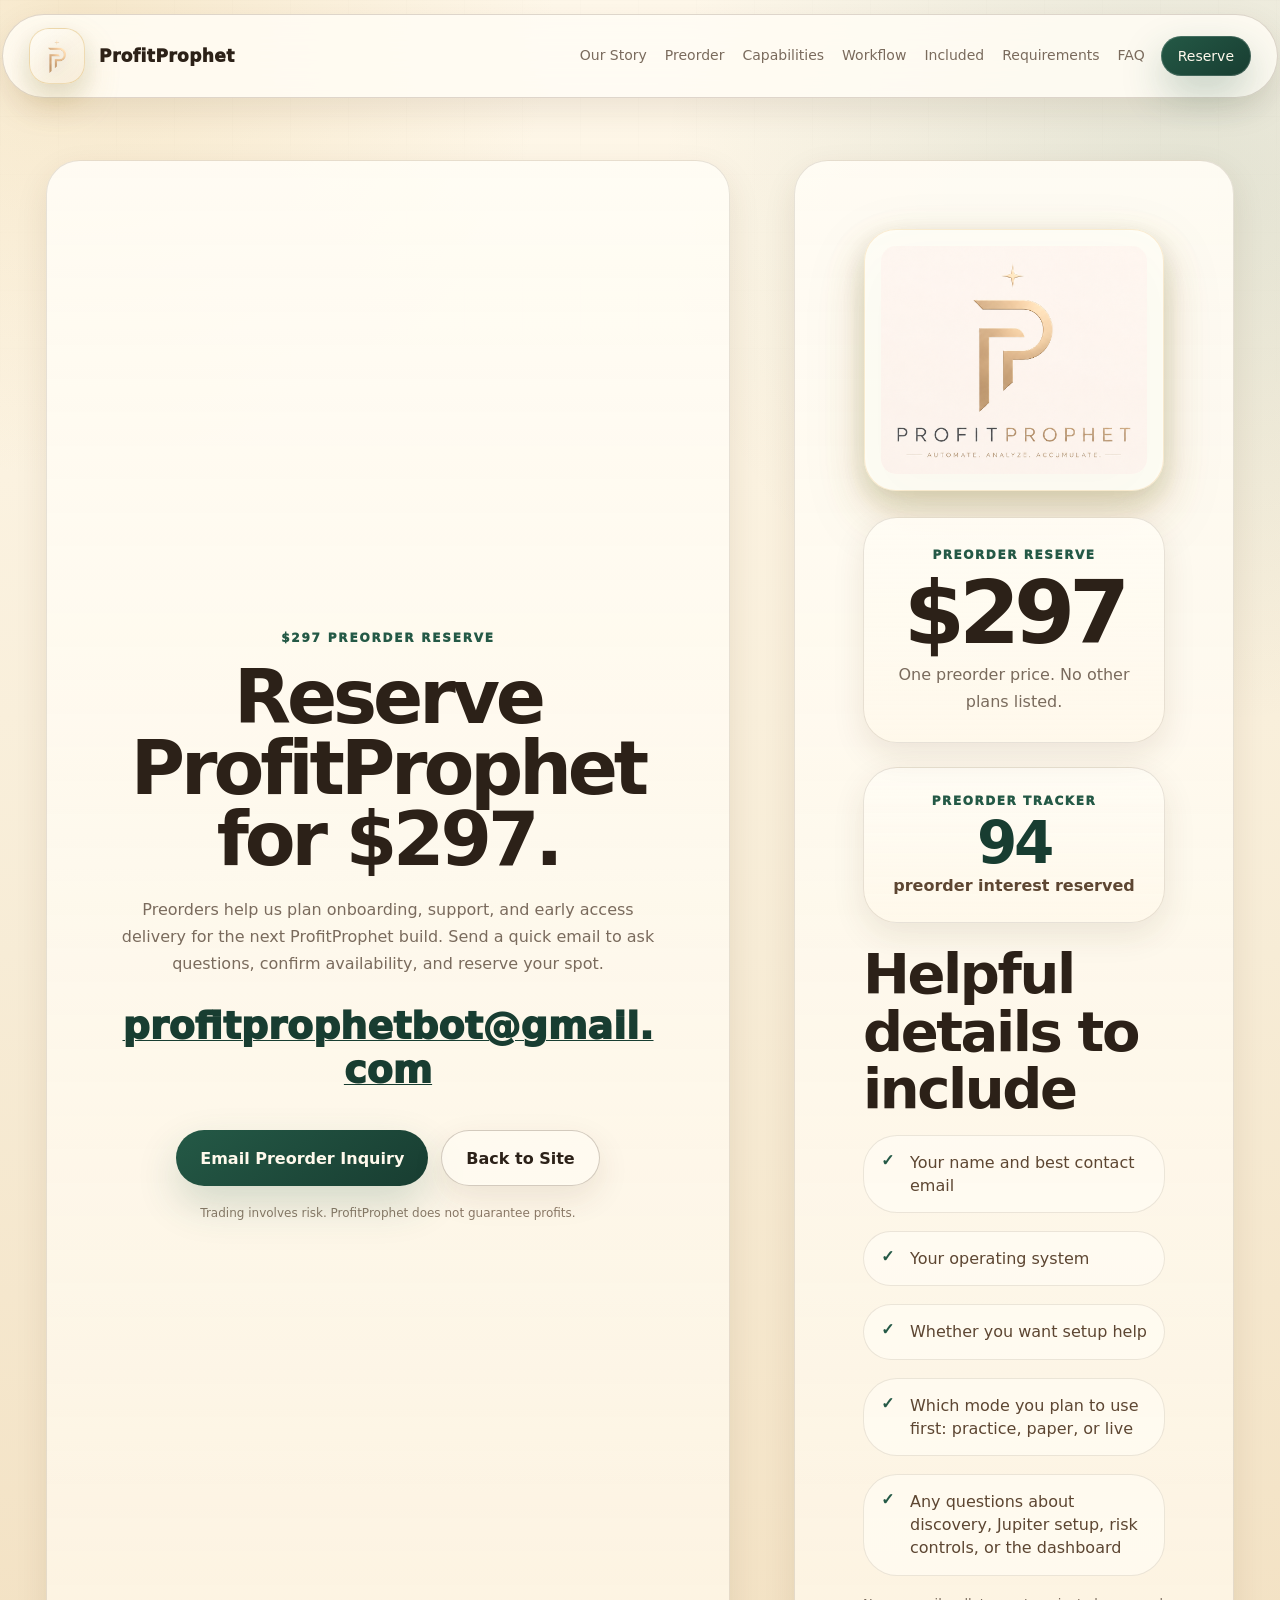
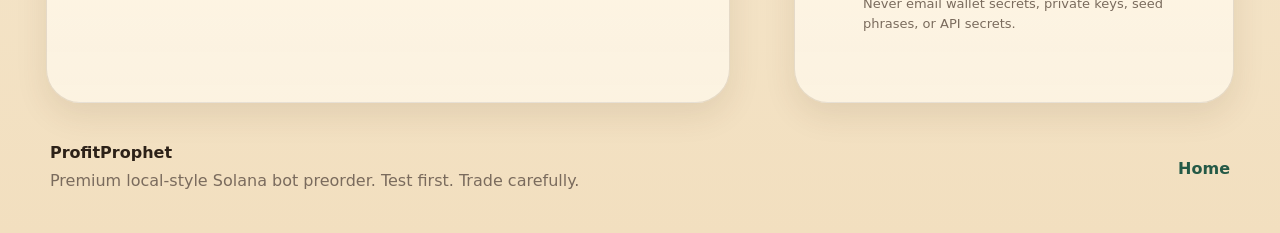
==== commit 15c6cc9b: "Add files via upload" ====
--- a/inquiry.html
+++ b/inquiry.html
@@ -3,20 +3,25 @@
 <head>
   <meta charset="utf-8">
   <meta name="viewport" content="width=device-width, initial-scale=1">
-  <title>Preorder Inquiry | ProfitProphet</title>
-  <meta name="description" content="Contact ProfitProphet to ask questions and reserve a preorder.">
+  <title>Reserve ProfitProphet | $297</title>
+  <meta name="description" content="Contact ProfitProphet to ask questions and reserve ProfitProphet for $297. The package includes practice mode, paper mode, risk controls, token discovery, telemetry, and local dashboard tools.">
   <link rel="stylesheet" href="styles.css">
+  <script defer src="script.js"></script>
 </head>
 <body>
   <header class="site-header">
     <a class="brand" href="index.html" aria-label="ProfitProphet home">
-      <span class="brand-mark">P</span>
+      <span class="brand-mark logo-badge"><img src="profitprophet-nav-mark.png" alt="" aria-hidden="true"></span>
       <span class="brand-name">ProfitProphet</span>
     </a>
     <nav class="nav" aria-label="Primary navigation">
-      <a href="index.html#features">Features</a>
       <a href="index.html#story">Our Story</a>
       <a href="index.html#preorder">Preorder</a>
+      <a href="index.html#capabilities">Capabilities</a>
+      <a href="index.html#workflow">Workflow</a>
+      <a href="index.html#included">Included</a>
+      <a href="index.html#requirements">Requirements</a>
+      <a href="index.html#faq">FAQ</a>
       <a class="nav-button" href="inquiry.html">Reserve</a>
     </nav>
   </header>
@@ -24,28 +29,33 @@
   <main>
     <section class="inquiry-hero">
       <div class="inquiry-card">
-        <p class="eyebrow">Preorder inquiry</p>
-        <h1>Reserve ProfitProphet</h1>
-        <p>To ask questions, confirm preorder availability, and receive payment and delivery details, email:</p>
-        <a class="email-link" href="mailto:profitprophet143@gmail.com?subject=ProfitProphet%20Preorder%20Inquiry&body=Hi%2C%20I%27m%20interested%20in%20preordering%20ProfitProphet%20for%20%24350.%20Please%20send%20availability%2C%20payment%20options%2C%20and%20delivery%20details.">profitprophet143@gmail.com</a>
+        <p class="eyebrow">$297 preorder reserve</p>
+        <h1>Reserve ProfitProphet for $297.</h1>
+        <p>Preorders help us plan onboarding, support, and early access delivery for the next ProfitProphet build. Send a quick email to ask questions, confirm availability, and reserve your spot.</p>
+        <a class="email-link" href="mailto:profitprophetbot@gmail.com?subject=ProfitProphet%20%24297%20Preorder%20Inquiry&body=Hi%2C%20I%27m%20interested%20in%20reserving%20ProfitProphet%20for%20%24297.%20Please%20send%20availability%2C%20payment%20options%2C%20delivery%20details%2C%20and%20setup%20requirements.">profitprophetbot@gmail.com</a>
         <div class="hero-actions centered">
-          <a class="button primary" href="mailto:profitprophet143@gmail.com?subject=ProfitProphet%20Preorder%20Inquiry&body=Hi%2C%20I%27m%20interested%20in%20preordering%20ProfitProphet%20for%20%24350.%20Please%20send%20availability%2C%20payment%20options%2C%20and%20delivery%20details.">Open Email</a>
+          <a class="button primary" href="mailto:profitprophetbot@gmail.com?subject=ProfitProphet%20%24297%20Preorder%20Inquiry&body=Hi%2C%20I%27m%20interested%20in%20reserving%20ProfitProphet%20for%20%24297.%20Please%20send%20availability%2C%20payment%20options%2C%20delivery%20details%2C%20and%20setup%20requirements.">Email Preorder Inquiry</a>
           <a class="button secondary" href="index.html">Back to Site</a>
         </div>
-        <p class="fine-print">Trading involves risk, and profits are never guaranteed.</p>
+        <p class="fine-print center">Trading involves risk. ProfitProphet does not guarantee profits.</p>
       </div>
+
       <aside class="inquiry-side">
-        <img src="profitprophet-logo.png" alt="ProfitProphet logo" class="side-logo">
-        <h2>$350 ProfitProphet Preorder</h2>
+        <img src="profitprophet-logo-cropped.png" alt="ProfitProphet logo" class="side-logo">
+        <div class="price-panel small">
+          <span>Preorder reserve</span>
+          <strong>$297</strong>
+          <p>One preorder price. No other plans listed.</p>
+        </div>
+        <div class="mini-tracker" aria-label="Preorder tracker"><span>Preorder Tracker</span><strong>94</strong><p>preorder interest reserved</p></div>
+        <h2>Helpful details to include</h2>
         <ul class="check-list compact">
-          <li>Your name</li>
-          <li>Best contact email</li>
+          <li>Your name and best contact email</li>
+          <li>Your operating system</li>
           <li>Whether you want setup help</li>
-          <li>Preferences you want the bot tailored around</li>
-          <li>Your operating system</li>
-          <li>Any questions before preorder</li>
+          <li>Which mode you plan to use first: practice, paper, or live</li>
+          <li>Any questions about discovery, Jupiter setup, risk controls, or the dashboard</li>
         </ul>
-        <p class="support-note">We will stay in contact with you to help tailor the bot to your preferences, answer questions, and guide setup.</p>
         <p class="disclaimer">Never email wallet secrets, private keys, seed phrases, or API secrets.</p>
       </aside>
     </section>
@@ -54,7 +64,7 @@
   <footer class="footer">
     <div>
       <strong>ProfitProphet</strong>
-      <p>Automate. Analyze. Accumulate.</p>
+      <p>Premium local-style Solana bot preorder. Test first. Trade carefully.</p>
     </div>
     <a href="index.html">Home</a>
   </footer>
--- a/styles.css
+++ b/styles.css
@@ -1,398 +1,663 @@
 :root {
-  --cream: #fbf4eb;
-  --cream-deep: #eadbc9;
-  --paper: rgba(255, 251, 245, 0.9);
-  --ink: #3d3e40;
-  --muted: #756d65;
-  --charcoal: #55585b;
-  --soft: #b28a62;
-  --gold: #c99a5b;
-  --gold-dark: #8d653e;
-  --line: rgba(141, 101, 62, 0.2);
-  --shadow: 0 22px 56px rgba(94, 67, 40, 0.12);
-}
-
-* {
-  box-sizing: border-box;
-}
-
-html {
-  scroll-behavior: smooth;
-}
-
+  --ivory: #fff8ea;
+  --ivory-2: #f7ecd6;
+  --linen: #efe0c4;
+  --linen-2: #e4c99d;
+  --walnut: #2c2118;
+  --walnut-2: #5d4632;
+  --muted: #7a6b5d;
+  --forest: #245946;
+  --forest-2: #183d31;
+  --sage: #dfe9df;
+  --champagne: #d6a951;
+  --champagne-2: #f0d9a1;
+  --line: rgba(73, 47, 25, 0.14);
+  --line-strong: rgba(73, 47, 25, 0.24);
+  --card: rgba(255, 252, 244, 0.86);
+  --card-soft: rgba(255, 252, 244, 0.66);
+  --shadow: 0 24px 68px rgba(75, 48, 22, 0.16);
+  --shadow-soft: 0 12px 32px rgba(75, 48, 22, 0.10);
+  --shadow-green: 0 18px 42px rgba(36, 89, 70, 0.20);
+  --radius-sm: 18px;
+  --radius: 30px;
+  --radius-lg: 44px;
+  --content-max: 1180px;
+}
+
+* { box-sizing: border-box; }
+html { scroll-behavior: smooth; }
 body {
   margin: 0;
-  background:
-    linear-gradient(135deg, rgba(255, 255, 255, 0.78), transparent 38%),
-    linear-gradient(180deg, #fbf4eb 0%, #f3e6d7 46%, #fff9f1 100%);
-  color: var(--ink);
-  font-family: Inter, ui-sans-serif, system-ui, -apple-system, BlinkMacSystemFont, "Segoe UI", sans-serif;
-}
-
-a {
-  color: inherit;
+  overflow-x: hidden;
+  color: var(--walnut);
+  background:
+    radial-gradient(circle at 6% 0%, rgba(214, 169, 81, 0.22), transparent 30rem),
+    radial-gradient(circle at 94% 10%, rgba(36, 89, 70, 0.14), transparent 34rem),
+    linear-gradient(180deg, var(--ivory) 0%, var(--ivory-2) 52%, #f2dfbf 100%);
+  font-family: ui-sans-serif, system-ui, -apple-system, BlinkMacSystemFont, "Segoe UI", Arial, sans-serif;
+}
+
+body::before {
+  content: "";
+  position: fixed;
+  inset: 0;
+  z-index: -1;
+  pointer-events: none;
+  opacity: 0.22;
+  background-image:
+    linear-gradient(rgba(44, 33, 24, 0.045) 1px, transparent 1px),
+    linear-gradient(90deg, rgba(44, 33, 24, 0.045) 1px, transparent 1px);
+  background-size: 58px 58px;
+  mask-image: linear-gradient(180deg, #000, transparent 72%);
+}
+
+a { color: inherit; }
+img { max-width: 100%; }
+h1, h2, h3, p, ul { margin-top: 0; }
+
+main,
+.site-header,
+.footer {
+  width: min(100%, calc(var(--content-max) + 96px));
+  margin-inline: auto;
 }
 
 .site-header {
-  z-index: 10;
+  position: sticky;
+  top: 14px;
+  z-index: 20;
   display: flex;
   align-items: center;
   justify-content: space-between;
-  gap: 24px;
-  min-height: 74px;
-  padding: 16px clamp(18px, 4vw, 56px);
-  border-bottom: 1px solid var(--line);
-  background: rgba(251, 244, 235, 0.92);
+  gap: 20px;
+  min-height: 78px;
+  margin-top: 14px;
+  padding: 13px clamp(16px, 3vw, 24px);
+  border: 1px solid var(--line);
+  border-radius: 999px;
+  background: rgba(255, 252, 244, 0.88);
   backdrop-filter: blur(18px);
+  box-shadow: var(--shadow-soft);
 }
 
 .brand {
   display: inline-flex;
   align-items: center;
-  gap: 10px;
-  color: var(--charcoal);
-  font-weight: 850;
-  letter-spacing: 0.08em;
+  gap: 12px;
+  color: var(--walnut);
+  font-weight: 950;
+  letter-spacing: 0.01em;
   text-decoration: none;
-  text-transform: uppercase;
+  white-space: nowrap;
 }
 
 .brand-mark {
   display: grid;
-  width: 34px;
-  height: 34px;
+  width: 44px;
+  height: 44px;
   place-items: center;
-  border: 1px solid rgba(143, 102, 61, 0.34);
-  border-radius: 8px;
-  background: linear-gradient(135deg, rgba(213, 174, 113, 0.5), rgba(255, 252, 247, 0.86));
-  color: var(--gold-dark);
-  font-weight: 900;
-  letter-spacing: 0;
-}
-
-.brand-name {
-  font-size: 14px;
-}
+  border-radius: 17px;
+  background: linear-gradient(145deg, var(--forest), var(--forest-2));
+  color: #fff9ec;
+  box-shadow: 0 14px 26px rgba(24, 61, 49, 0.24);
+}
+
+.brand-name { font-size: 15px; }
 
 .nav {
   display: flex;
   align-items: center;
-  gap: 18px;
+  gap: 16px;
   color: var(--muted);
   font-size: 14px;
 }
 
 .nav a {
   text-decoration: none;
+  transition: color 180ms ease, transform 180ms ease, background 180ms ease;
+}
+
+.nav a:hover {
+  color: var(--walnut);
+  transform: translateY(-1px);
 }
 
 .nav-button {
-  padding: 10px 14px;
-  border: 1px solid var(--line);
-  border-radius: 8px;
-  color: var(--ink);
-  background: rgba(255, 255, 255, 0.42);
+  padding: 12px 17px;
+  border-radius: 999px;
+  color: #fff9ec;
+  background: linear-gradient(145deg, var(--forest), var(--forest-2));
+  box-shadow: var(--shadow-green);
 }
 
 .hero {
   display: grid;
-  grid-template-columns: minmax(0, 1.05fr) minmax(260px, 0.56fr);
-  gap: clamp(28px, 5vw, 64px);
+  grid-template-columns: minmax(0, 1.05fr) minmax(320px, 0.62fr);
+  gap: clamp(34px, 6vw, 76px);
   align-items: center;
-  min-height: calc(100vh - 74px);
-  padding: clamp(52px, 7vw, 94px) clamp(18px, 5vw, 72px) 44px;
-}
-
-.hero-copy {
-  max-width: 820px;
-}
-
+  min-height: calc(100vh - 112px);
+  padding: clamp(58px, 7vw, 96px) clamp(18px, 4vw, 44px) 44px;
+}
+
+.hero-copy { max-width: 850px; }
 .eyebrow {
-  margin: 0 0 12px;
-  color: var(--gold-dark);
+  margin-bottom: 14px;
+  color: var(--forest);
   font-size: 12px;
+  font-weight: 950;
+  letter-spacing: 0.15em;
+  text-transform: uppercase;
+}
+
+h1 {
+  margin-bottom: 22px;
+  max-width: 900px;
+  font-size: clamp(48px, 7.2vw, 86px);
   font-weight: 850;
-  letter-spacing: 0.18em;
-  text-transform: uppercase;
-}
-
-h1,
-h2,
-h3,
-p {
-  margin-top: 0;
-}
-
-h1 {
-  margin-bottom: 18px;
-  color: var(--charcoal);
-  font-size: clamp(54px, 9vw, 104px);
-  font-weight: 420;
-  line-height: 0.9;
-  letter-spacing: 0.12em;
-  text-transform: uppercase;
+  line-height: 0.96;
+  letter-spacing: -0.055em;
 }
 
 h2 {
-  margin-bottom: 16px;
-  font-size: clamp(32px, 5vw, 58px);
-  font-weight: 520;
-  line-height: 1.04;
-  letter-spacing: 0;
+  margin-bottom: 17px;
+  font-size: clamp(33px, 4.4vw, 56px);
+  font-weight: 825;
+  line-height: 1.03;
+  letter-spacing: -0.043em;
 }
 
 h3 {
   margin-bottom: 10px;
   font-size: 21px;
+  line-height: 1.2;
+}
+
+p {
+  color: var(--muted);
+  line-height: 1.68;
 }
 
 .hero-lede {
-  max-width: 780px;
-  color: var(--muted);
-  font-size: clamp(18px, 2vw, 24px);
-  line-height: 1.58;
-}
-
-.hero-logo-panel {
-  display: grid;
-  place-items: center;
-  justify-self: center;
-  width: min(100%, 390px);
-  padding: clamp(12px, 2.4vw, 24px);
+  max-width: 740px;
+  font-size: clamp(18px, 2vw, 22px);
+}
+
+.hero-proof {
+  display: flex;
+  flex-wrap: wrap;
+  gap: 10px;
+  margin: 24px 0 0;
+}
+
+.hero-proof span {
+  padding: 9px 12px;
   border: 1px solid var(--line);
-  border-radius: 8px;
-  background: rgba(255, 251, 245, 0.56);
-  box-shadow: 0 18px 42px rgba(94, 67, 40, 0.1);
-}
-
-.hero-logo-panel img,
-.side-logo {
-  display: block;
-  width: min(100%, 330px);
-  height: auto;
-  mix-blend-mode: multiply;
+  border-radius: 999px;
+  background: rgba(255, 252, 244, 0.68);
+  color: var(--walnut-2);
+  font-size: 13px;
+  font-weight: 760;
+  box-shadow: 0 8px 18px rgba(75, 48, 22, 0.06);
 }
 
 .hero-actions {
   display: flex;
   flex-wrap: wrap;
-  gap: 12px;
+  gap: 13px;
   margin-top: 30px;
 }
-
-.hero-actions.centered {
-  justify-content: center;
-}
+.hero-actions.centered { justify-content: center; }
 
 .button {
+  position: relative;
   display: inline-flex;
   align-items: center;
   justify-content: center;
-  min-height: 48px;
-  padding: 13px 18px;
-  border-radius: 8px;
-  font-weight: 850;
+  min-height: 56px;
+  padding: 15px 24px;
+  border-radius: 999px;
+  font-weight: 900;
   text-decoration: none;
-}
-
+  overflow: hidden;
+  transition: transform 180ms ease, box-shadow 180ms ease, background 180ms ease, border-color 180ms ease;
+}
+.button:hover { transform: translateY(-2px); }
 .button.primary {
-  background: linear-gradient(135deg, #d5ad70, #f3dcae);
-  color: #2b2014;
-  box-shadow: 0 12px 28px rgba(143, 102, 61, 0.2);
-}
-
+  color: #fff9ec;
+  background: linear-gradient(145deg, var(--forest), var(--forest-2));
+  box-shadow: var(--shadow-green);
+}
 .button.secondary {
-  border: 1px solid var(--line);
-  background: rgba(255, 255, 255, 0.44);
-  color: var(--ink);
-}
-
-.button.full {
-  width: 100%;
-}
+  border: 1px solid var(--line-strong);
+  background: rgba(255, 252, 244, 0.64);
+  color: var(--walnut);
+  box-shadow: var(--shadow-soft);
+}
+.button.full { width: 100%; }
+
+.button.primary::after {
+  content: "";
+  position: absolute;
+  inset: 0 auto 0 -80%;
+  width: 45%;
+  transform: skewX(-18deg);
+  background: linear-gradient(90deg, transparent, rgba(255,255,255,0.22), transparent);
+  transition: left 480ms ease;
+}
+.button.primary:hover::after { left: 135%; }
 
 .fine-print {
-  margin: 18px 0 0;
-  color: #8a8176;
-  font-size: 10px;
-  line-height: 1.4;
-}
-
-.card-print {
-  text-align: center;
-}
-
-.trust-strip {
-  display: grid;
-  grid-template-columns: repeat(3, 1fr);
-  gap: 1px;
-  margin: 0 clamp(18px, 5vw, 72px);
-  overflow: hidden;
-  border: 1px solid var(--line);
-  border-radius: 8px;
-  background: var(--line);
-}
-
-.trust-strip div {
-  padding: 22px;
-  background: rgba(255, 252, 247, 0.76);
-}
-
-.trust-strip strong,
-.trust-strip span {
-  display: block;
-}
-
-.trust-strip span {
-  margin-top: 6px;
-  color: var(--muted);
-}
-
-.section {
-  padding: clamp(70px, 10vw, 120px) clamp(18px, 5vw, 72px);
-}
-
-.section-heading {
-  max-width: 920px;
-  margin-bottom: 34px;
-}
-
-.section-heading p,
-.preorder-band p,
-.feature-grid p,
-.split p,
-.pricing p,
-.story-copy p,
-.inquiry-card p,
-.inquiry-side p,
-.compact-heading p {
-  color: var(--muted);
-  line-height: 1.68;
-}
-
-.preorder-band {
-  display: grid;
-  grid-template-columns: minmax(0, 1fr) minmax(280px, 390px);
-  gap: clamp(24px, 5vw, 56px);
-  align-items: center;
-  border-block: 1px solid var(--line);
-  background: linear-gradient(135deg, rgba(255, 251, 245, 0.78), rgba(235, 219, 199, 0.42));
-}
-
-.counter-card,
-.feature-grid article,
+  margin-top: 18px;
+  color: #8a7967;
+  font-size: 12px;
+  line-height: 1.55;
+}
+.center { text-align: center; }
+
+.hero-card,
+.card,
+.list-card,
+.community-card,
 .price-card,
 .inquiry-card,
 .inquiry-side,
-.review-track article {
+.trust-strip,
+.panel-section,
+.story-section,
+.community-section,
+.price-section,
+.requirements-section,
+.faq-section {
   border: 1px solid var(--line);
-  border-radius: 8px;
-  background: var(--paper);
+  background: var(--card);
+  box-shadow: var(--shadow-soft);
+}
+
+.hero-card {
+  position: relative;
+  display: grid;
+  align-content: center;
+  justify-items: center;
+  gap: 24px;
+  min-height: 500px;
+  padding: clamp(26px, 4vw, 40px);
+  border-radius: var(--radius-lg);
+  overflow: hidden;
+  background:
+    linear-gradient(180deg, rgba(255, 252, 244, 0.90), rgba(255, 248, 234, 0.68)),
+    radial-gradient(circle at 50% 0%, rgba(214, 169, 81, 0.30), transparent 66%);
+}
+.hero-card::after {
+  content: "";
+  position: absolute;
+  inset: auto -20% -38% -20%;
+  height: 56%;
+  background: radial-gradient(ellipse, rgba(36, 89, 70, 0.12), transparent 68%);
+}
+.hero-logo,
+.side-logo {
+  position: relative;
+  z-index: 1;
+  display: block;
+  width: min(100%, 300px);
+  height: auto;
+  filter: drop-shadow(0 22px 36px rgba(75, 48, 22, 0.22));
+}
+
+.price-panel {
+  position: relative;
+  z-index: 1;
+  width: 100%;
+  padding: 26px;
+  border: 1px solid var(--line);
+  border-radius: var(--radius);
+  background: rgba(255, 252, 244, 0.74);
+  text-align: center;
+  box-shadow: var(--shadow-soft);
+}
+.price-panel.small { margin-bottom: 24px; }
+.price-panel span,
+.badge {
+  color: var(--forest);
+  font-size: 12px;
+  font-weight: 950;
+  letter-spacing: 0.13em;
+  text-transform: uppercase;
+}
+.price-panel strong,
+.price-card strong {
+  display: block;
+  margin: 8px 0 8px;
+  color: var(--walnut);
+  font-size: clamp(58px, 8vw, 88px);
+  line-height: 0.95;
+  letter-spacing: -0.07em;
+}
+.price-panel p,
+.price-card p { margin-bottom: 0; }
+
+.trust-strip {
+  display: grid;
+  grid-template-columns: repeat(4, 1fr);
+  gap: 1px;
+  margin: 0 clamp(18px, 4vw, 44px) 26px;
+  overflow: hidden;
+  border-radius: var(--radius);
+  background: var(--line);
+}
+.trust-strip article {
+  padding: 24px;
+  background: rgba(255, 252, 244, 0.82);
+}
+.trust-strip strong,
+.trust-strip span { display: block; }
+.trust-strip strong { color: var(--walnut); }
+.trust-strip span {
+  margin-top: 7px;
+  color: var(--muted);
+  line-height: 1.5;
+}
+
+.section {
+  padding: clamp(68px, 8vw, 106px) clamp(18px, 4vw, 44px);
+}
+.section-heading { max-width: 840px; margin-bottom: 36px; }
+.centered-heading { margin-inline: auto; text-align: center; }
+.section-heading p { font-size: 17px; }
+
+.card-grid {
+  display: grid;
+  gap: 18px;
+}
+.card-grid.three { grid-template-columns: repeat(3, minmax(0, 1fr)); }
+.card-grid.four { grid-template-columns: repeat(4, minmax(0, 1fr)); }
+
+.card {
+  position: relative;
+  min-height: 100%;
+  padding: 28px;
+  border-radius: var(--radius);
+  transition: transform 220ms ease, box-shadow 220ms ease, border-color 220ms ease;
+}
+.card:hover,
+.step-card:hover,
+.price-card:hover,
+.inquiry-card:hover,
+.inquiry-side:hover {
+  transform: translateY(-4px);
+  border-color: var(--line-strong);
   box-shadow: var(--shadow);
 }
-
-.counter-card {
-  display: grid;
-  justify-items: start;
-  gap: 8px;
-  padding: 26px;
-}
-
-.counter-card strong {
-  color: var(--gold-dark);
-  font-size: clamp(56px, 9vw, 86px);
-  line-height: 1;
-}
-
-.counter-card small {
-  color: #9a9187;
-  font-size: 11px;
+.card-number {
+  display: inline-grid;
+  width: 42px;
+  height: 42px;
+  margin-bottom: 22px;
+  place-items: center;
+  border-radius: 999px;
+  background: var(--sage);
+  color: var(--forest);
+  font-size: 12px;
+  font-weight: 950;
+}
+
+.panel-section,
+.requirements-section,
+.faq-section,
+.price-section {
+  margin: 0 clamp(18px, 4vw, 44px) 28px;
+  border-radius: var(--radius-lg);
+  background:
+    linear-gradient(180deg, rgba(255, 252, 244, 0.78), rgba(255, 248, 234, 0.58));
+}
+
+.step-list {
+  display: grid;
+  grid-template-columns: repeat(4, minmax(0, 1fr));
+  gap: 18px;
+}
+.step-card {
+  display: grid;
+  gap: 18px;
+  align-content: start;
+  padding: 28px;
+  border: 1px solid var(--line);
+  border-radius: var(--radius);
+  background: rgba(255, 252, 244, 0.78);
+  box-shadow: var(--shadow-soft);
+  transition: transform 220ms ease, box-shadow 220ms ease, border-color 220ms ease;
+}
+.step-card span {
+  display: inline-grid;
+  width: 46px;
+  height: 46px;
+  place-items: center;
+  border-radius: 17px;
+  background: linear-gradient(145deg, var(--champagne), var(--champagne-2));
+  color: var(--walnut);
+  font-weight: 950;
+  box-shadow: 0 12px 24px rgba(214, 169, 81, 0.24);
+}
+
+
+.story-section {
+  margin: 0 clamp(18px, 4vw, 44px) 28px;
+  border-radius: var(--radius-lg);
+  background:
+    linear-gradient(135deg, rgba(255, 252, 244, 0.90), rgba(247, 236, 214, 0.70)),
+    radial-gradient(circle at 9% 10%, rgba(214, 169, 81, 0.18), transparent 28rem),
+    radial-gradient(circle at 88% 90%, rgba(36, 89, 70, 0.10), transparent 28rem);
+}
+.story-layout {
+  display: grid;
+  grid-template-columns: minmax(0, 0.72fr) minmax(320px, 1fr);
+  gap: clamp(30px, 6vw, 72px);
+  align-items: start;
+}
+.story-intro {
+  position: sticky;
+  top: 120px;
+  max-width: 520px;
+}
+.story-lede {
+  color: var(--walnut-2);
+  font-size: clamp(18px, 2vw, 22px);
+  line-height: 1.62;
+}
+.story-card {
+  padding: clamp(28px, 4vw, 42px);
+  border: 1px solid var(--line);
+  border-radius: var(--radius);
+  background: rgba(255, 252, 244, 0.78);
+  box-shadow: var(--shadow-soft);
+}
+.story-card p {
+  margin-bottom: 17px;
+  font-size: 16.5px;
+}
+.story-card p:last-of-type { margin-bottom: 0; }
+.founder-note {
+  display: grid;
+  gap: 6px;
+  margin-top: 26px;
+  padding: 20px;
+  border: 1px solid rgba(36, 89, 70, 0.16);
+  border-radius: 22px;
+  background: linear-gradient(135deg, rgba(223, 233, 223, 0.78), rgba(255, 248, 234, 0.74));
+}
+.founder-note span {
+  color: var(--forest);
+  font-size: 12px;
+  font-weight: 950;
+  letter-spacing: 0.13em;
+  text-transform: uppercase;
+}
+.founder-note strong {
+  color: var(--walnut);
+  font-size: 18px;
+  line-height: 1.28;
+}
+
+.preorder-section {
+  display: grid;
+  grid-template-columns: minmax(0, 1fr) minmax(300px, 390px);
+  gap: clamp(26px, 5vw, 58px);
+  align-items: center;
+  margin-inline: clamp(18px, 4vw, 44px);
+  border: 1px solid var(--line);
+  border-radius: var(--radius-lg);
+  background:
+    linear-gradient(135deg, rgba(255, 252, 244, 0.88), rgba(223, 233, 223, 0.58)),
+    radial-gradient(circle at 12% 0%, rgba(214, 169, 81, 0.24), transparent 28rem);
+  box-shadow: var(--shadow-soft);
+}
+
+.community-section {
+  display: grid;
+  grid-template-columns: minmax(0, 1fr) minmax(300px, 430px);
+  gap: clamp(26px, 5vw, 58px);
+  align-items: center;
+  margin-inline: clamp(18px, 4vw, 44px);
+  border: 1px solid var(--line);
+  border-radius: var(--radius-lg);
+  background:
+    linear-gradient(135deg, rgba(255, 252, 244, 0.9), rgba(223, 233, 223, 0.54)),
+    radial-gradient(circle at 88% 0%, rgba(36, 89, 70, 0.16), transparent 30rem);
+  box-shadow: var(--shadow-soft);
+}
+
+.community-copy {
+  max-width: 760px;
+}
+
+.community-card {
+  padding: clamp(24px, 3vw, 32px);
+}
+
+.community-list {
+  display: grid;
+  gap: 14px;
+  padding: 0;
+  margin: 22px 0 0;
+  list-style: none;
+}
+
+.community-list li {
+  position: relative;
+  padding-left: 30px;
+  color: var(--walnut-2);
+  font-weight: 760;
   line-height: 1.45;
 }
 
-.feature-grid {
-  display: grid;
-  grid-template-columns: repeat(3, minmax(0, 1fr));
-  gap: 16px;
-}
-
-.feature-grid article {
-  padding: 24px;
-}
-
-.icon {
-  display: inline-block;
-  margin-bottom: 22px;
-  color: var(--gold-dark);
-  font-size: 13px;
-  font-weight: 900;
-}
-
-.story {
-  border-block: 1px solid var(--line);
-  background: linear-gradient(180deg, rgba(234, 219, 201, 0.64), rgba(255, 250, 244, 0.84));
-}
-
-.story-copy {
-  display: grid;
-  grid-template-columns: repeat(2, minmax(0, 1fr));
-  gap: 18px 28px;
-  max-width: 1100px;
-}
-
-.reviews {
+.community-list li::before {
+  content: "";
+  position: absolute;
+  left: 0;
+  top: 0.42em;
+  width: 13px;
+  height: 13px;
+  border-radius: 999px;
+  background: linear-gradient(145deg, var(--forest), var(--champagne));
+  box-shadow: 0 0 0 5px rgba(36, 89, 70, 0.10);
+}
+
+.preorder-copy {
+  max-width: 760px;
+}
+
+.preorder-tracker,
+.mini-tracker {
+  border: 1px solid var(--line);
+  border-radius: var(--radius);
+  background: rgba(255, 252, 244, 0.9);
+  box-shadow: var(--shadow);
+  text-align: center;
+}
+
+.preorder-tracker {
+  padding: 30px;
+}
+
+.preorder-tracker strong {
+  display: block;
+  margin: 14px 0 4px;
+  color: var(--forest-2);
+  font-size: clamp(72px, 9vw, 112px);
+  line-height: 0.9;
+  letter-spacing: -0.08em;
+}
+
+.preorder-tracker p,
+.mini-tracker p {
+  margin-bottom: 0;
+  color: var(--walnut-2);
+  font-weight: 850;
+}
+
+.preorder-tracker small {
+  display: block;
+  margin-top: 15px;
+  color: var(--muted);
+  font-size: 12px;
+  line-height: 1.55;
+}
+
+.tracker-bar {
+  height: 12px;
+  margin-top: 22px;
   overflow: hidden;
-}
-
-.compact-heading {
-  max-width: 720px;
-}
-
-.review-marquee {
-  width: 100%;
-  overflow: hidden;
-  mask-image: linear-gradient(90deg, transparent, #000 8%, #000 92%, transparent);
-}
-
-.review-track {
-  display: flex;
-  width: max-content;
-  gap: 16px;
-  animation: scroll-reviews 38s linear infinite;
-}
-
-.review-track article {
-  width: min(340px, 82vw);
+  border-radius: 999px;
+  background: rgba(36, 89, 70, 0.12);
+}
+
+.tracker-bar span {
+  display: block;
+  width: 94%;
+  height: 100%;
+  border-radius: inherit;
+  background: linear-gradient(90deg, var(--forest), var(--champagne));
+  animation: trackerPulse 2.8s ease-in-out infinite;
+}
+
+.mini-tracker {
+  margin: 22px 0;
   padding: 22px;
 }
 
-.review-track p {
-  color: var(--ink);
-  font-size: 18px;
-  line-height: 1.5;
-}
-
-.review-track span {
-  color: var(--gold-dark);
-  font-weight: 850;
-}
-
-@keyframes scroll-reviews {
-  from {
-    transform: translateX(0);
-  }
-  to {
-    transform: translateX(-50%);
-  }
-}
-
-.split {
-  display: grid;
-  grid-template-columns: minmax(0, 0.95fr) minmax(300px, 0.75fr);
-  gap: clamp(30px, 6vw, 70px);
-  align-items: start;
-}
-
+.mini-tracker span {
+  color: var(--forest);
+  font-size: 12px;
+  font-weight: 950;
+  letter-spacing: 0.13em;
+  text-transform: uppercase;
+}
+
+.mini-tracker strong {
+  display: block;
+  margin: 7px 0 2px;
+  color: var(--forest-2);
+  font-size: 58px;
+  line-height: 0.95;
+  letter-spacing: -0.06em;
+}
+
+@keyframes trackerPulse {
+  0%, 100% { opacity: 0.92; transform: scaleX(0.985); transform-origin: left; }
+  50% { opacity: 1; transform: scaleX(1); transform-origin: left; }
+}
+
+.split-section {
+  display: grid;
+  grid-template-columns: minmax(0, 0.9fr) minmax(320px, 0.84fr);
+  gap: clamp(30px, 6vw, 72px);
+  align-items: center;
+}
+.section-copy { max-width: 660px; }
+.list-card {
+  padding: 28px;
+  border-radius: var(--radius);
+}
 .check-list {
   display: grid;
   gap: 12px;
@@ -400,131 +665,110 @@
   padding: 0;
   list-style: none;
 }
-
 .check-list li {
   position: relative;
-  padding: 14px 16px 14px 42px;
+  padding: 15px 16px 15px 46px;
+  border: 1px solid rgba(73, 47, 25, 0.10);
+  border-radius: 17px;
+  background: rgba(255, 248, 234, 0.66);
+  color: var(--walnut-2);
+  line-height: 1.45;
+}
+.check-list li::before {
+  content: "✓";
+  position: absolute;
+  left: 17px;
+  top: 13px;
+  color: var(--forest);
+  font-weight: 950;
+}
+.check-list.compact li { background: rgba(255, 252, 244, 0.70); }
+
+.mini-card { padding: 24px; }
+.mini-card h3 { color: var(--forest-2); }
+
+.price-section {
+  display: grid;
+  grid-template-columns: minmax(0, 1fr) minmax(320px, 440px);
+  gap: clamp(28px, 5vw, 64px);
+  align-items: center;
+}
+.price-copy { max-width: 680px; }
+.price-card {
+  padding: 32px;
+  border-radius: var(--radius);
+  background:
+    linear-gradient(180deg, rgba(255, 252, 244, 0.92), rgba(255, 248, 234, 0.70)),
+    radial-gradient(circle at top, rgba(214, 169, 81, 0.18), transparent 66%);
+  transition: transform 220ms ease, box-shadow 220ms ease, border-color 220ms ease;
+}
+.price-card .button { margin-top: 14px; }
+.badge {
+  display: inline-flex;
+  width: fit-content;
+  padding: 8px 11px;
   border: 1px solid var(--line);
-  border-radius: 8px;
-  background: rgba(255, 255, 255, 0.42);
-}
-
-.check-list li::before {
-  content: "";
-  position: absolute;
-  left: 16px;
-  top: 18px;
-  width: 11px;
-  height: 11px;
-  border-radius: 50%;
-  background: var(--gold);
-}
-
-.check-list.compact li {
-  background: transparent;
-}
-
-.pricing {
-  display: grid;
-  grid-template-columns: minmax(0, 1fr) minmax(300px, 430px);
-  gap: clamp(28px, 6vw, 70px);
-  align-items: center;
-  border-top: 1px solid var(--line);
-}
-
-.price-copy {
-  max-width: 760px;
-}
-
-.price-card {
-  display: grid;
-  gap: 14px;
-  padding: 26px;
-}
-
-.price-card h3 {
-  color: var(--gold-dark);
-  font-size: 58px;
-}
-
-.support-note {
-  padding: 14px 16px;
-  border: 1px solid rgba(141, 101, 62, 0.22);
-  border-radius: 8px;
-  background: rgba(245, 229, 207, 0.46);
-  color: var(--ink);
-  font-weight: 700;
-}
-
-.badge {
-  width: fit-content;
-  padding: 8px 10px;
-  border: 1px solid rgba(143, 102, 61, 0.32);
-  border-radius: 8px;
-  color: var(--gold-dark);
-  font-size: 13px;
-  font-weight: 850;
-}
+  border-radius: 999px;
+  background: rgba(223, 233, 223, 0.72);
+}
+
+.faq-grid {
+  display: grid;
+  grid-template-columns: repeat(2, minmax(0, 1fr));
+  gap: 18px;
+}
+.faq-card { padding: 28px; }
 
 .footer {
   display: flex;
   justify-content: space-between;
   gap: 24px;
-  padding: 30px clamp(18px, 5vw, 72px);
-  border-top: 1px solid var(--line);
+  padding: 20px clamp(18px, 4vw, 44px) 38px;
   color: var(--muted);
 }
-
-.footer p {
-  margin: 6px 0 0;
-  max-width: 620px;
-}
-
-.footer a {
-  color: var(--ink);
-}
+.footer p { margin: 6px 0 0; max-width: 640px; }
+.footer a { color: var(--forest); font-weight: 900; text-decoration: none; }
+.footer strong { color: var(--walnut); }
 
 .inquiry-hero {
   display: grid;
-  grid-template-columns: minmax(0, 1fr) minmax(280px, 420px);
+  grid-template-columns: minmax(0, 1fr) minmax(320px, 440px);
   gap: 22px;
   align-items: stretch;
-  min-height: calc(100vh - 170px);
-  padding: clamp(54px, 8vw, 110px) clamp(18px, 5vw, 72px);
-}
-
+  margin: clamp(36px, 5vw, 62px) clamp(18px, 4vw, 44px) 28px;
+}
+.inquiry-card,
+.inquiry-side {
+  padding: clamp(32px, 6vw, 68px);
+  border-radius: var(--radius-lg);
+  transition: transform 220ms ease, box-shadow 220ms ease, border-color 220ms ease;
+}
 .inquiry-card {
   display: flex;
+  min-height: calc(100vh - 190px);
   flex-direction: column;
   justify-content: center;
   align-items: center;
-  padding: clamp(30px, 7vw, 72px);
   text-align: center;
-}
-
-.inquiry-card h1 {
-  font-size: clamp(42px, 7vw, 82px);
-  letter-spacing: 0.08em;
-}
-
+  background:
+    linear-gradient(180deg, rgba(255, 252, 244, 0.88), rgba(255, 248, 234, 0.70)),
+    radial-gradient(circle at 50% 0%, rgba(214, 169, 81, 0.24), transparent 68%);
+}
+.inquiry-card h1 { font-size: clamp(42px, 7vw, 74px); }
 .email-link {
   display: block;
   margin: 10px 0 8px;
-  color: var(--gold-dark);
-  font-size: clamp(22px, 4vw, 38px);
-  font-weight: 900;
+  color: var(--forest-2);
+  font-size: clamp(22px, 3.8vw, 38px);
+  font-weight: 950;
   overflow-wrap: anywhere;
-}
-
-.inquiry-side {
-  padding: 28px;
-}
-
+  text-decoration-thickness: 1px;
+}
+.inquiry-side { background: rgba(255, 252, 244, 0.82); }
 .side-logo {
-  max-width: 250px;
-  margin: 0 auto 18px;
-}
-
+  width: min(100%, 220px);
+  margin: 0 auto 22px;
+}
 .disclaimer {
   margin: 18px 0 0;
   color: var(--muted);
@@ -532,54 +776,730 @@
   line-height: 1.55;
 }
 
-@media (prefers-reduced-motion: reduce) {
-  .review-track {
-    animation: none;
-  }
-}
-
-@media (max-width: 960px) {
+.reveal {
+  opacity: 0;
+  transform: translateY(18px);
+  transition: opacity 620ms ease, transform 620ms ease;
+  transition-delay: var(--reveal-delay, 0ms);
+}
+.reveal.is-visible {
+  opacity: 1;
+  transform: translateY(0);
+}
+.hero-card,
+.hero-logo {
+  animation: gentleFloat 6.5s ease-in-out infinite;
+}
+@keyframes gentleFloat {
+  0%, 100% { transform: translateY(0); }
+  50% { transform: translateY(-8px); }
+}
+
+@media (max-width: 1060px) {
   .hero,
-  .split,
-  .preorder-band,
-  .pricing,
+  .story-layout,
+  .split-section,
+  .price-section,
+  .preorder-section,
+  .community-section,
   .inquiry-hero {
     grid-template-columns: 1fr;
   }
-
-  .feature-grid,
-  .trust-strip,
-  .story-copy {
-    grid-template-columns: 1fr;
-  }
-
-  .hero {
-    min-height: auto;
-  }
-
-  .hero-logo-panel {
-    max-width: 340px;
-  }
-}
-
-@media (max-width: 720px) {
+  .story-intro { position: static; max-width: 760px; }
+  .hero { min-height: auto; }
+  .hero-card { min-height: auto; }
+  .card-grid.three,
+  .card-grid.four,
+  .step-list { grid-template-columns: repeat(2, minmax(0, 1fr)); }
+}
+
+@media (max-width: 820px) {
   .site-header {
     align-items: flex-start;
     flex-direction: column;
-  }
-
+    border-radius: 28px;
+  }
   .nav {
     width: 100%;
     flex-wrap: wrap;
     gap: 10px;
     font-size: 13px;
   }
-
-  h1 {
-    letter-spacing: 0.07em;
-  }
-
-  .footer {
-    flex-direction: column;
-  }
-}
+  .trust-strip,
+  .card-grid.three,
+  .card-grid.four,
+  .step-list,
+  .faq-grid {
+    grid-template-columns: 1fr;
+  }
+  .panel-section,
+  .story-section,
+  .requirements-section,
+  .faq-section,
+  .price-section,
+  .preorder-section,
+  .community-section,
+  .inquiry-hero,
+  .trust-strip {
+    margin-inline: 18px;
+  }
+}
+
+@media (max-width: 560px) {
+  h1 { letter-spacing: -0.045em; }
+  .hero,
+  .section,
+  .price-section,
+  .inquiry-card,
+  .inquiry-side {
+    padding-inline: 18px;
+  }
+  .button { width: 100%; }
+  .footer { flex-direction: column; }
+}
+
+@media (prefers-reduced-motion: reduce) {
+  *, *::before, *::after {
+    animation-duration: 0.01ms !important;
+    animation-iteration-count: 1 !important;
+    scroll-behavior: auto !important;
+    transition-duration: 0.01ms !important;
+  }
+  .reveal { opacity: 1; transform: none; }
+}
+
+/* Final premium smoothing pass: consistent flow + stronger logo presence */
+:root {
+  --section-gap: 30px;
+  --logo-glow: 0 18px 38px rgba(214, 169, 81, 0.24), 0 10px 26px rgba(36, 89, 70, 0.14);
+}
+
+.site-header {
+  min-height: 84px;
+  padding: 12px clamp(16px, 3vw, 26px);
+  border-color: rgba(73, 47, 25, 0.18);
+}
+
+.brand {
+  gap: 14px;
+}
+
+.brand-mark.logo-badge {
+  width: 58px;
+  height: 58px;
+  padding: 6px;
+  border: 1px solid rgba(214, 169, 81, 0.32);
+  border-radius: 22px;
+  background:
+    linear-gradient(145deg, rgba(255, 252, 244, 0.98), rgba(247, 236, 214, 0.88));
+  box-shadow: var(--logo-glow);
+  overflow: hidden;
+}
+
+.brand-mark.logo-badge img {
+  width: 100%;
+  height: 100%;
+  object-fit: cover;
+  object-position: center 45%;
+  transform: scale(1.16);
+  filter: saturate(1.08) contrast(1.05);
+}
+
+.brand-name {
+  color: var(--walnut);
+  font-size: 17px;
+  letter-spacing: 0.025em;
+}
+
+.nav {
+  gap: 14px;
+}
+
+.nav a:not(.nav-button) {
+  padding: 9px 2px;
+}
+
+.hero {
+  padding-top: clamp(64px, 7vw, 102px);
+  padding-bottom: 50px;
+}
+
+.hero-card {
+  min-height: 540px;
+  gap: 22px;
+  border-color: rgba(73, 47, 25, 0.18);
+  background:
+    linear-gradient(180deg, rgba(255, 252, 244, 0.96), rgba(255, 248, 234, 0.76)),
+    radial-gradient(circle at 50% 5%, rgba(214, 169, 81, 0.34), transparent 62%),
+    radial-gradient(circle at 50% 85%, rgba(36, 89, 70, 0.13), transparent 56%);
+}
+
+.hero-logo {
+  width: min(100%, 390px);
+  padding: 18px;
+  border: 1px solid rgba(214, 169, 81, 0.22);
+  border-radius: 34px;
+  background: rgba(255, 252, 244, 0.78);
+  box-shadow: var(--logo-glow);
+  filter: saturate(1.05) contrast(1.03) drop-shadow(0 20px 30px rgba(75, 48, 22, 0.12));
+}
+
+.side-logo {
+  width: min(100%, 300px);
+  margin-bottom: 26px;
+  padding: 16px;
+  border: 1px solid rgba(214, 169, 81, 0.22);
+  border-radius: 32px;
+  background: rgba(255, 252, 244, 0.78);
+  box-shadow: var(--logo-glow);
+  filter: saturate(1.05) contrast(1.03) drop-shadow(0 18px 28px rgba(75, 48, 22, 0.12));
+}
+
+.trust-strip,
+.story-section,
+.preorder-section,
+.community-section,
+.panel-section,
+.requirements-section,
+.faq-section,
+.price-section,
+.inquiry-hero {
+  margin-bottom: var(--section-gap);
+}
+
+.section {
+  padding-top: clamp(72px, 8vw, 108px);
+  padding-bottom: clamp(72px, 8vw, 108px);
+}
+
+.story-section,
+.preorder-section,
+.community-section,
+.panel-section,
+.requirements-section,
+.faq-section,
+.price-section {
+  border-color: rgba(73, 47, 25, 0.16);
+  box-shadow: var(--shadow-soft);
+}
+
+.card,
+.step-card,
+.list-card,
+.price-card,
+.story-card,
+.preorder-tracker,
+.inquiry-card,
+.inquiry-side,
+.price-panel,
+.mini-tracker {
+  border-color: rgba(73, 47, 25, 0.14);
+  box-shadow: var(--shadow-soft);
+}
+
+.card,
+.step-card,
+.story-card,
+.list-card,
+.price-card,
+.preorder-tracker,
+.inquiry-card,
+.inquiry-side {
+  background:
+    linear-gradient(180deg, rgba(255, 252, 244, 0.93), rgba(255, 248, 234, 0.74));
+}
+
+.section-heading,
+.section-copy,
+.price-copy,
+.preorder-copy {
+  max-width: 800px;
+}
+
+.centered-heading {
+  max-width: 860px;
+}
+
+.hero-proof span,
+.badge,
+.card-number,
+.step-card span {
+  box-shadow: 0 8px 18px rgba(75, 48, 22, 0.07);
+}
+
+.price-panel,
+.preorder-tracker,
+.price-card {
+  background:
+    linear-gradient(180deg, rgba(255, 252, 244, 0.97), rgba(255, 248, 234, 0.78)),
+    radial-gradient(circle at top, rgba(214, 169, 81, 0.14), transparent 65%);
+}
+
+.preorder-section {
+  padding-top: clamp(66px, 7vw, 98px);
+  padding-bottom: clamp(66px, 7vw, 98px);
+}
+
+.preorder-tracker {
+  transform: translateZ(0);
+}
+
+.footer {
+  align-items: center;
+  margin-top: 2px;
+}
+
+@media (max-width: 1060px) {
+  .hero-card { min-height: auto; }
+  .hero-logo { width: min(100%, 360px); }
+}
+
+@media (max-width: 820px) {
+  .brand-mark.logo-badge {
+    width: 54px;
+    height: 54px;
+    border-radius: 20px;
+  }
+  .brand-name { font-size: 16px; }
+  .nav a:not(.nav-button) { padding: 7px 0; }
+}
+
+@media (max-width: 560px) {
+  .site-header { top: 8px; margin-top: 8px; }
+  .brand-mark.logo-badge {
+    width: 50px;
+    height: 50px;
+  }
+  .hero-logo,
+  .side-logo {
+    width: min(100%, 300px);
+    border-radius: 28px;
+  }
+}
+
+/* Final reviewed polish */
+section[id] { scroll-margin-top: 120px; }
+
+:focus-visible {
+  outline: 3px solid rgba(36, 89, 70, 0.34);
+  outline-offset: 4px;
+  border-radius: 14px;
+}
+
+.nav-button:hover,
+.button.primary:hover {
+  color: #fff9ec;
+}
+
+.hero-card,
+.preorder-section,
+.community-section,
+.story-section,
+.panel-section,
+.split-section,
+.requirements-section,
+.price-section,
+.faq-section,
+.inquiry-hero {
+  isolation: isolate;
+}
+
+.hero-logo,
+.side-logo,
+.brand-mark.logo-badge {
+  will-change: transform;
+}
+
+@media (max-width: 420px) {
+  .brand-name { font-size: 15px; }
+  .nav { font-size: 13px; }
+  .price-panel strong,
+  .price-card strong,
+  .preorder-tracker strong { letter-spacing: -0.06em; }
+}
+
+
+/* Header logo fix + smoother moving green navigation bar */
+.site-header {
+  overflow: visible;
+}
+
+.brand-mark.logo-badge {
+  width: 56px;
+  height: 56px;
+  padding: 10px;
+  border-radius: 20px;
+  background:
+    linear-gradient(145deg, rgba(255, 252, 244, 0.98), rgba(247, 236, 214, 0.90));
+  border: 1px solid rgba(214, 169, 81, 0.36);
+  box-shadow: 0 18px 36px rgba(214, 169, 81, 0.24), 0 10px 24px rgba(36, 89, 70, 0.13);
+  overflow: visible;
+}
+
+.brand-mark.logo-badge img {
+  display: block;
+  width: 100%;
+  height: 100%;
+  object-fit: contain;
+  object-position: center;
+  transform: none;
+  filter: saturate(1.12) contrast(1.05) drop-shadow(0 4px 8px rgba(75, 48, 22, 0.18));
+}
+
+.nav {
+  position: relative;
+  isolation: isolate;
+  padding: 4px 0;
+}
+
+.nav a:not(.nav-button) {
+  position: relative;
+  z-index: 2;
+  padding: 10px 2px 13px;
+  border-radius: 999px;
+  transition: color 260ms ease, opacity 260ms ease, transform 260ms ease;
+}
+
+.nav a:not(.nav-button):hover {
+  transform: translateY(-1px);
+}
+
+.nav a.active:not(.nav-button) {
+  color: var(--forest-2);
+}
+
+.nav-button.active {
+  box-shadow: 0 18px 42px rgba(36, 89, 70, 0.28), inset 0 0 0 1px rgba(255, 255, 255, 0.16);
+}
+
+.nav-indicator {
+  position: absolute;
+  left: 0;
+  top: 0;
+  z-index: 1;
+  display: block;
+  width: var(--nav-w, 0px);
+  height: 5px;
+  border-radius: 999px;
+  background: linear-gradient(90deg, var(--forest), var(--forest-2));
+  box-shadow: 0 9px 20px rgba(36, 89, 70, 0.24);
+  opacity: 0;
+  pointer-events: none;
+  transform: translate3d(var(--nav-x, 0px), var(--nav-y, 0px), 0) scaleX(0.82);
+  transform-origin: center;
+  transition:
+    transform 520ms cubic-bezier(0.22, 1, 0.36, 1),
+    width 520ms cubic-bezier(0.22, 1, 0.36, 1),
+    opacity 240ms ease,
+    box-shadow 320ms ease;
+  will-change: transform, width, opacity;
+}
+
+.nav-indicator.is-visible {
+  opacity: 1;
+  transform: translate3d(var(--nav-x, 0px), var(--nav-y, 0px), 0) scaleX(1);
+}
+
+.nav-indicator.is-moving {
+  box-shadow: 0 12px 26px rgba(36, 89, 70, 0.30);
+}
+
+.nav-indicator.no-transition {
+  transition: none !important;
+}
+
+@media (max-width: 820px) {
+  .brand-mark.logo-badge {
+    width: 52px;
+    height: 52px;
+    padding: 9px;
+  }
+
+  .nav-indicator {
+    height: 4px;
+  }
+
+  .nav a:not(.nav-button) {
+    padding-bottom: 10px;
+  }
+}
+
+@media (max-width: 560px) {
+  .brand-mark.logo-badge {
+    width: 50px;
+    height: 50px;
+    padding: 8px;
+  }
+}
+
+@media (prefers-reduced-motion: reduce) {
+  .nav-indicator,
+  .nav a:not(.nav-button) {
+    transition: none !important;
+  }
+}
+
+/* Uniform smooth-flow formatting pass */
+:root {
+  --section-inline: clamp(18px, 4vw, 44px);
+  --section-gap: 32px;
+  --radius-sm: 22px;
+  --radius: 34px;
+  --radius-lg: 48px;
+  --section-bg: linear-gradient(180deg, rgba(255, 252, 244, 0.88), rgba(255, 248, 234, 0.68));
+  --section-bg-warm: linear-gradient(135deg, rgba(255, 252, 244, 0.92), rgba(247, 236, 214, 0.72));
+}
+
+html {
+  scroll-padding-top: 128px;
+}
+
+body {
+  background:
+    radial-gradient(circle at 6% 0%, rgba(214, 169, 81, 0.20), transparent 30rem),
+    radial-gradient(circle at 94% 10%, rgba(36, 89, 70, 0.12), transparent 34rem),
+    linear-gradient(180deg, var(--ivory) 0%, var(--ivory-2) 52%, #f2dfbf 100%);
+}
+
+.site-header {
+  border-radius: 999px;
+}
+
+main > section:not(.hero) {
+  margin-inline: var(--section-inline);
+  margin-bottom: var(--section-gap);
+  border-radius: var(--radius-lg);
+}
+
+main > section.section:not(.hero) {
+  padding: clamp(70px, 8vw, 108px) clamp(22px, 4vw, 48px);
+}
+
+#capabilities,
+#included,
+.story-section,
+.preorder-section,
+.panel-section,
+.requirements-section,
+.price-section,
+.faq-section {
+  border: 1px solid rgba(73, 47, 25, 0.14);
+  background: var(--section-bg);
+  box-shadow: var(--shadow-soft);
+  overflow: hidden;
+}
+
+#capabilities,
+#included {
+  background:
+    var(--section-bg),
+    radial-gradient(circle at 14% 0%, rgba(214, 169, 81, 0.12), transparent 26rem),
+    radial-gradient(circle at 92% 90%, rgba(36, 89, 70, 0.08), transparent 28rem);
+}
+
+.story-section {
+  background:
+    var(--section-bg-warm),
+    radial-gradient(circle at 9% 10%, rgba(214, 169, 81, 0.16), transparent 28rem),
+    radial-gradient(circle at 88% 90%, rgba(36, 89, 70, 0.10), transparent 28rem);
+}
+
+.preorder-section,
+.community-section,
+.price-section {
+  background:
+    linear-gradient(135deg, rgba(255, 252, 244, 0.92), rgba(223, 233, 223, 0.62)),
+    radial-gradient(circle at 12% 0%, rgba(214, 169, 81, 0.22), transparent 28rem);
+}
+
+.trust-strip {
+  display: grid;
+  grid-template-columns: repeat(4, minmax(0, 1fr));
+  gap: 18px;
+  padding: 0;
+  border: 0;
+  background: transparent;
+  box-shadow: none;
+  overflow: visible;
+}
+
+.trust-strip article,
+.card,
+.step-card,
+.story-card,
+.list-card,
+.price-card,
+.preorder-tracker,
+.community-card,
+.mini-tracker,
+.inquiry-card,
+.inquiry-side,
+.price-panel,
+.check-list li {
+  border-radius: var(--radius);
+}
+
+.trust-strip article {
+  border: 1px solid rgba(73, 47, 25, 0.13);
+  background: rgba(255, 252, 244, 0.86);
+  box-shadow: var(--shadow-soft);
+}
+
+.card,
+.step-card,
+.story-card,
+.list-card,
+.price-card,
+.preorder-tracker,
+.community-card,
+.inquiry-card,
+.inquiry-side,
+.price-panel,
+.mini-tracker {
+  border: 1px solid rgba(73, 47, 25, 0.13);
+  background: linear-gradient(180deg, rgba(255, 252, 244, 0.94), rgba(255, 248, 234, 0.76));
+  box-shadow: var(--shadow-soft);
+}
+
+.card-grid,
+.step-list,
+.faq-grid,
+.check-list {
+  gap: 18px;
+}
+
+.card,
+.step-card,
+.list-card,
+.faq-card,
+.price-card,
+.story-card,
+.preorder-tracker,
+.community-card {
+  padding: clamp(24px, 3vw, 32px);
+}
+
+.check-list li {
+  border-color: rgba(73, 47, 25, 0.11);
+  background: rgba(255, 252, 244, 0.70);
+}
+
+.hero {
+  padding-bottom: 54px;
+}
+
+.hero-card {
+  border-radius: var(--radius-lg);
+}
+
+.hero-proof span,
+.badge,
+.button,
+.nav-button,
+.nav a:not(.nav-button),
+.email-link,
+.card-number,
+.step-card span {
+  border-radius: 999px;
+}
+
+.button,
+.nav-button {
+  transition: transform 240ms cubic-bezier(0.22, 1, 0.36, 1), box-shadow 240ms ease, background 240ms ease, border-color 240ms ease;
+}
+
+.card,
+.step-card,
+.price-card,
+.inquiry-card,
+.inquiry-side,
+.trust-strip article,
+.preorder-tracker,
+.story-card,
+.list-card {
+  transition: transform 260ms cubic-bezier(0.22, 1, 0.36, 1), box-shadow 260ms ease, border-color 260ms ease;
+}
+
+.card:hover,
+.step-card:hover,
+.price-card:hover,
+.inquiry-card:hover,
+.inquiry-side:hover,
+.trust-strip article:hover,
+.preorder-tracker:hover,
+.story-card:hover,
+.list-card:hover {
+  transform: translateY(-3px);
+  border-color: rgba(73, 47, 25, 0.22);
+  box-shadow: var(--shadow);
+}
+
+.section-heading {
+  margin-bottom: clamp(30px, 4vw, 42px);
+}
+
+.split-section,
+.price-section,
+.preorder-section,
+.community-section,
+.story-layout,
+.inquiry-hero {
+  gap: clamp(28px, 5vw, 64px);
+}
+
+.footer {
+  width: min(100%, calc(var(--content-max) + 88px));
+  margin-inline: auto;
+  padding-top: 8px;
+}
+
+@media (max-width: 1060px) {
+  .trust-strip {
+    grid-template-columns: repeat(2, minmax(0, 1fr));
+  }
+}
+
+@media (max-width: 820px) {
+  .site-header {
+    border-radius: var(--radius);
+  }
+
+  main > section:not(.hero),
+  .panel-section,
+  .story-section,
+  .requirements-section,
+  .faq-section,
+  .price-section,
+  .preorder-section,
+  .community-section,
+  .inquiry-hero,
+  .trust-strip {
+    margin-inline: 18px;
+  }
+
+  .trust-strip {
+    grid-template-columns: 1fr;
+  }
+
+  main > section.section:not(.hero) {
+    padding: clamp(56px, 10vw, 78px) 20px;
+  }
+}
+
+@media (max-width: 560px) {
+  .card,
+  .step-card,
+  .list-card,
+  .faq-card,
+    .price-card,
+    .story-card,
+    .preorder-tracker,
+    .community-card,
+    .trust-strip article {
+    padding: 22px;
+  }
+
+  .hero {
+    padding-bottom: 40px;
+  }
+}
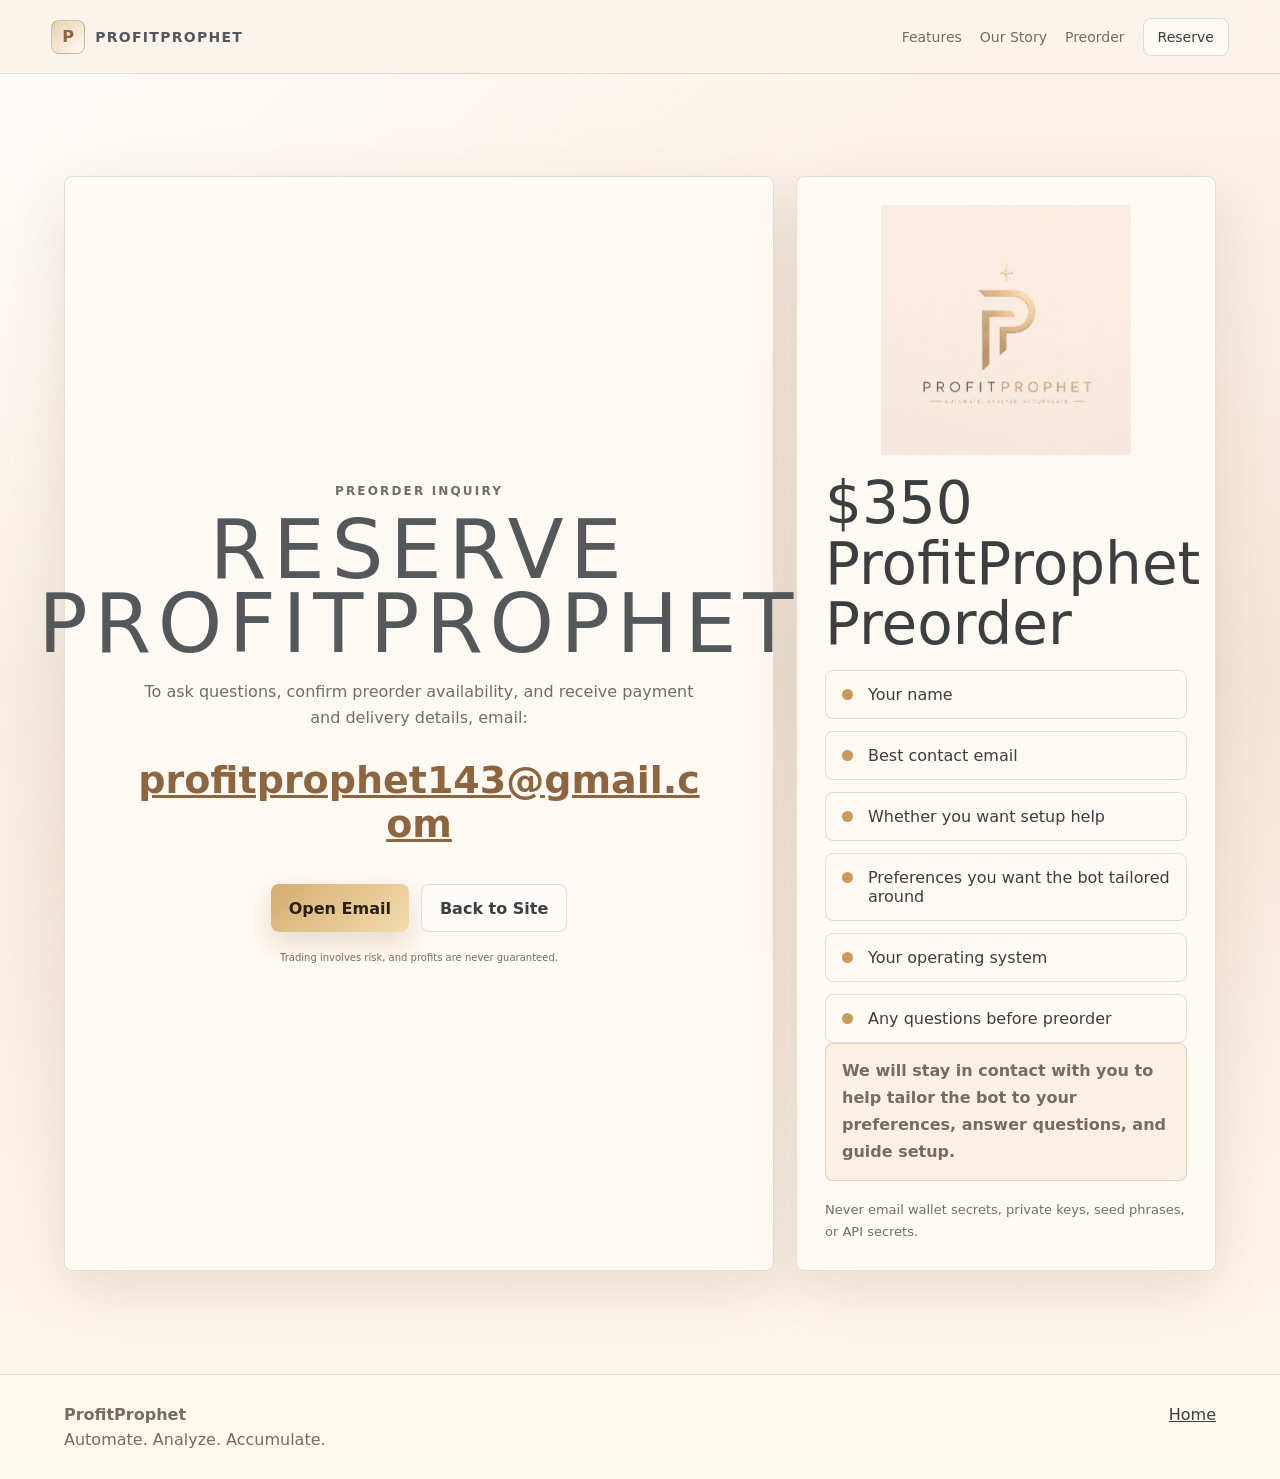
==== commit 534b8073: "Add files via upload" ====
--- a/inquiry.html
+++ b/inquiry.html
@@ -3,25 +3,20 @@
 <head>
   <meta charset="utf-8">
   <meta name="viewport" content="width=device-width, initial-scale=1">
-  <title>Reserve ProfitProphet | $297</title>
-  <meta name="description" content="Contact ProfitProphet to ask questions and reserve ProfitProphet for $297. The package includes practice mode, paper mode, risk controls, token discovery, telemetry, and local dashboard tools.">
+  <title>Preorder Inquiry | ProfitProphet</title>
+  <meta name="description" content="Contact ProfitProphet to ask questions and reserve a preorder.">
   <link rel="stylesheet" href="styles.css">
-  <script defer src="script.js"></script>
 </head>
 <body>
   <header class="site-header">
     <a class="brand" href="index.html" aria-label="ProfitProphet home">
-      <span class="brand-mark logo-badge"><img src="profitprophet-nav-mark.png" alt="" aria-hidden="true"></span>
+      <span class="brand-mark">P</span>
       <span class="brand-name">ProfitProphet</span>
     </a>
     <nav class="nav" aria-label="Primary navigation">
+      <a href="index.html#features">Features</a>
       <a href="index.html#story">Our Story</a>
       <a href="index.html#preorder">Preorder</a>
-      <a href="index.html#capabilities">Capabilities</a>
-      <a href="index.html#workflow">Workflow</a>
-      <a href="index.html#included">Included</a>
-      <a href="index.html#requirements">Requirements</a>
-      <a href="index.html#faq">FAQ</a>
       <a class="nav-button" href="inquiry.html">Reserve</a>
     </nav>
   </header>
@@ -29,33 +24,28 @@
   <main>
     <section class="inquiry-hero">
       <div class="inquiry-card">
-        <p class="eyebrow">$297 preorder reserve</p>
-        <h1>Reserve ProfitProphet for $297.</h1>
-        <p>Preorders help us plan onboarding, support, and early access delivery for the next ProfitProphet build. Send a quick email to ask questions, confirm availability, and reserve your spot.</p>
-        <a class="email-link" href="mailto:profitprophetbot@gmail.com?subject=ProfitProphet%20%24297%20Preorder%20Inquiry&body=Hi%2C%20I%27m%20interested%20in%20reserving%20ProfitProphet%20for%20%24297.%20Please%20send%20availability%2C%20payment%20options%2C%20delivery%20details%2C%20and%20setup%20requirements.">profitprophetbot@gmail.com</a>
+        <p class="eyebrow">Preorder inquiry</p>
+        <h1>Reserve ProfitProphet</h1>
+        <p>To ask questions, confirm preorder availability, and receive payment and delivery details, email:</p>
+        <a class="email-link" href="mailto:profitprophet143@gmail.com?subject=ProfitProphet%20Preorder%20Inquiry&body=Hi%2C%20I%27m%20interested%20in%20preordering%20ProfitProphet%20for%20%24350.%20Please%20send%20availability%2C%20payment%20options%2C%20and%20delivery%20details.">profitprophet143@gmail.com</a>
         <div class="hero-actions centered">
-          <a class="button primary" href="mailto:profitprophetbot@gmail.com?subject=ProfitProphet%20%24297%20Preorder%20Inquiry&body=Hi%2C%20I%27m%20interested%20in%20reserving%20ProfitProphet%20for%20%24297.%20Please%20send%20availability%2C%20payment%20options%2C%20delivery%20details%2C%20and%20setup%20requirements.">Email Preorder Inquiry</a>
+          <a class="button primary" href="mailto:profitprophet143@gmail.com?subject=ProfitProphet%20Preorder%20Inquiry&body=Hi%2C%20I%27m%20interested%20in%20preordering%20ProfitProphet%20for%20%24350.%20Please%20send%20availability%2C%20payment%20options%2C%20and%20delivery%20details.">Open Email</a>
           <a class="button secondary" href="index.html">Back to Site</a>
         </div>
-        <p class="fine-print center">Trading involves risk. ProfitProphet does not guarantee profits.</p>
+        <p class="fine-print">Trading involves risk, and profits are never guaranteed.</p>
       </div>
-
       <aside class="inquiry-side">
-        <img src="profitprophet-logo-cropped.png" alt="ProfitProphet logo" class="side-logo">
-        <div class="price-panel small">
-          <span>Preorder reserve</span>
-          <strong>$297</strong>
-          <p>One preorder price. No other plans listed.</p>
-        </div>
-        <div class="mini-tracker" aria-label="Preorder tracker"><span>Preorder Tracker</span><strong>94</strong><p>preorder interest reserved</p></div>
-        <h2>Helpful details to include</h2>
+        <img src="profitprophet-logo.png" alt="ProfitProphet logo" class="side-logo">
+        <h2>$350 ProfitProphet Preorder</h2>
         <ul class="check-list compact">
-          <li>Your name and best contact email</li>
+          <li>Your name</li>
+          <li>Best contact email</li>
+          <li>Whether you want setup help</li>
+          <li>Preferences you want the bot tailored around</li>
           <li>Your operating system</li>
-          <li>Whether you want setup help</li>
-          <li>Which mode you plan to use first: practice, paper, or live</li>
-          <li>Any questions about discovery, Jupiter setup, risk controls, or the dashboard</li>
+          <li>Any questions before preorder</li>
         </ul>
+        <p class="support-note">We will stay in contact with you to help tailor the bot to your preferences, answer questions, and guide setup.</p>
         <p class="disclaimer">Never email wallet secrets, private keys, seed phrases, or API secrets.</p>
       </aside>
     </section>
@@ -64,7 +54,7 @@
   <footer class="footer">
     <div>
       <strong>ProfitProphet</strong>
-      <p>Premium local-style Solana bot preorder. Test first. Trade carefully.</p>
+      <p>Automate. Analyze. Accumulate.</p>
     </div>
     <a href="index.html">Home</a>
   </footer>
--- a/styles.css
+++ b/styles.css
@@ -1,663 +1,488 @@
 :root {
-  --ivory: #fff8ea;
-  --ivory-2: #f7ecd6;
-  --linen: #efe0c4;
-  --linen-2: #e4c99d;
-  --walnut: #2c2118;
-  --walnut-2: #5d4632;
-  --muted: #7a6b5d;
-  --forest: #245946;
-  --forest-2: #183d31;
-  --sage: #dfe9df;
-  --champagne: #d6a951;
-  --champagne-2: #f0d9a1;
-  --line: rgba(73, 47, 25, 0.14);
-  --line-strong: rgba(73, 47, 25, 0.24);
-  --card: rgba(255, 252, 244, 0.86);
-  --card-soft: rgba(255, 252, 244, 0.66);
-  --shadow: 0 24px 68px rgba(75, 48, 22, 0.16);
-  --shadow-soft: 0 12px 32px rgba(75, 48, 22, 0.10);
-  --shadow-green: 0 18px 42px rgba(36, 89, 70, 0.20);
-  --radius-sm: 18px;
-  --radius: 30px;
-  --radius-lg: 44px;
-  --content-max: 1180px;
-}
-
-* { box-sizing: border-box; }
-html { scroll-behavior: smooth; }
+  --cream: #fbf4eb;
+  --cream-deep: #eadbc9;
+  --paper: rgba(255, 251, 245, 0.9);
+  --ink: #3d3e40;
+  --muted: #756d65;
+  --charcoal: #55585b;
+  --soft: #b28a62;
+  --gold: #c99a5b;
+  --gold-dark: #8d653e;
+  --line: rgba(141, 101, 62, 0.2);
+  --shadow: 0 22px 56px rgba(94, 67, 40, 0.12);
+}
+
+* {
+  box-sizing: border-box;
+}
+
+html {
+  scroll-behavior: smooth;
+}
+
 body {
   margin: 0;
-  overflow-x: hidden;
-  color: var(--walnut);
   background:
-    radial-gradient(circle at 6% 0%, rgba(214, 169, 81, 0.22), transparent 30rem),
-    radial-gradient(circle at 94% 10%, rgba(36, 89, 70, 0.14), transparent 34rem),
-    linear-gradient(180deg, var(--ivory) 0%, var(--ivory-2) 52%, #f2dfbf 100%);
-  font-family: ui-sans-serif, system-ui, -apple-system, BlinkMacSystemFont, "Segoe UI", Arial, sans-serif;
-}
-
-body::before {
-  content: "";
-  position: fixed;
-  inset: 0;
-  z-index: -1;
-  pointer-events: none;
-  opacity: 0.22;
-  background-image:
-    linear-gradient(rgba(44, 33, 24, 0.045) 1px, transparent 1px),
-    linear-gradient(90deg, rgba(44, 33, 24, 0.045) 1px, transparent 1px);
-  background-size: 58px 58px;
-  mask-image: linear-gradient(180deg, #000, transparent 72%);
-}
-
-a { color: inherit; }
-img { max-width: 100%; }
-h1, h2, h3, p, ul { margin-top: 0; }
-
-main,
-.site-header,
-.footer {
-  width: min(100%, calc(var(--content-max) + 96px));
-  margin-inline: auto;
+    linear-gradient(135deg, rgba(255, 255, 255, 0.78), transparent 38%),
+    linear-gradient(180deg, #fbf4eb 0%, #f3e6d7 46%, #fff9f1 100%);
+  color: var(--ink);
+  font-family: Inter, ui-sans-serif, system-ui, -apple-system, BlinkMacSystemFont, "Segoe UI", sans-serif;
+}
+
+a {
+  color: inherit;
 }
 
 .site-header {
-  position: sticky;
-  top: 14px;
-  z-index: 20;
+  z-index: 10;
   display: flex;
   align-items: center;
   justify-content: space-between;
-  gap: 20px;
-  min-height: 78px;
-  margin-top: 14px;
-  padding: 13px clamp(16px, 3vw, 24px);
-  border: 1px solid var(--line);
-  border-radius: 999px;
-  background: rgba(255, 252, 244, 0.88);
+  gap: 24px;
+  min-height: 74px;
+  padding: 16px clamp(18px, 4vw, 56px);
+  border-bottom: 1px solid var(--line);
+  background: rgba(251, 244, 235, 0.92);
   backdrop-filter: blur(18px);
-  box-shadow: var(--shadow-soft);
 }
 
 .brand {
   display: inline-flex;
   align-items: center;
-  gap: 12px;
-  color: var(--walnut);
-  font-weight: 950;
-  letter-spacing: 0.01em;
+  gap: 10px;
+  color: var(--charcoal);
+  font-weight: 850;
+  letter-spacing: 0.08em;
   text-decoration: none;
-  white-space: nowrap;
+  text-transform: uppercase;
 }
 
 .brand-mark {
   display: grid;
-  width: 44px;
-  height: 44px;
+  width: 34px;
+  height: 34px;
   place-items: center;
-  border-radius: 17px;
-  background: linear-gradient(145deg, var(--forest), var(--forest-2));
-  color: #fff9ec;
-  box-shadow: 0 14px 26px rgba(24, 61, 49, 0.24);
-}
-
-.brand-name { font-size: 15px; }
+  border: 1px solid rgba(143, 102, 61, 0.34);
+  border-radius: 8px;
+  background: linear-gradient(135deg, rgba(213, 174, 113, 0.5), rgba(255, 252, 247, 0.86));
+  color: var(--gold-dark);
+  font-weight: 900;
+  letter-spacing: 0;
+}
+
+.brand-name {
+  font-size: 14px;
+}
 
 .nav {
   display: flex;
   align-items: center;
-  gap: 16px;
+  gap: 18px;
   color: var(--muted);
   font-size: 14px;
 }
 
 .nav a {
   text-decoration: none;
-  transition: color 180ms ease, transform 180ms ease, background 180ms ease;
-}
-
-.nav a:hover {
-  color: var(--walnut);
-  transform: translateY(-1px);
 }
 
 .nav-button {
-  padding: 12px 17px;
-  border-radius: 999px;
-  color: #fff9ec;
-  background: linear-gradient(145deg, var(--forest), var(--forest-2));
-  box-shadow: var(--shadow-green);
+  padding: 10px 14px;
+  border: 1px solid var(--line);
+  border-radius: 8px;
+  color: var(--ink);
+  background: rgba(255, 255, 255, 0.42);
 }
 
 .hero {
   display: grid;
-  grid-template-columns: minmax(0, 1.05fr) minmax(320px, 0.62fr);
-  gap: clamp(34px, 6vw, 76px);
-  align-items: center;
-  min-height: calc(100vh - 112px);
-  padding: clamp(58px, 7vw, 96px) clamp(18px, 4vw, 44px) 44px;
-}
-
-.hero-copy { max-width: 850px; }
+  grid-template-columns: minmax(0, 1.05fr) minmax(260px, 0.56fr);
+  gap: clamp(28px, 5vw, 64px);
+  align-items: center;
+  min-height: calc(100vh - 74px);
+  padding: clamp(52px, 7vw, 94px) clamp(18px, 5vw, 72px) 44px;
+}
+
+.hero-copy {
+  max-width: 820px;
+}
+
 .eyebrow {
-  margin-bottom: 14px;
-  color: var(--forest);
+  margin: 0 0 12px;
+  color: var(--gold-dark);
   font-size: 12px;
-  font-weight: 950;
-  letter-spacing: 0.15em;
+  font-weight: 850;
+  letter-spacing: 0.18em;
   text-transform: uppercase;
 }
 
+h1,
+h2,
+h3,
+p {
+  margin-top: 0;
+}
+
 h1 {
-  margin-bottom: 22px;
-  max-width: 900px;
-  font-size: clamp(48px, 7.2vw, 86px);
-  font-weight: 850;
-  line-height: 0.96;
-  letter-spacing: -0.055em;
+  margin-bottom: 18px;
+  color: var(--charcoal);
+  font-size: clamp(54px, 9vw, 104px);
+  font-weight: 420;
+  line-height: 0.9;
+  letter-spacing: 0.12em;
+  text-transform: uppercase;
 }
 
 h2 {
-  margin-bottom: 17px;
-  font-size: clamp(33px, 4.4vw, 56px);
-  font-weight: 825;
-  line-height: 1.03;
-  letter-spacing: -0.043em;
+  margin-bottom: 16px;
+  font-size: clamp(32px, 5vw, 58px);
+  font-weight: 520;
+  line-height: 1.04;
+  letter-spacing: 0;
 }
 
 h3 {
   margin-bottom: 10px;
   font-size: 21px;
-  line-height: 1.2;
-}
-
-p {
+}
+
+.hero-lede {
+  max-width: 780px;
   color: var(--muted);
-  line-height: 1.68;
-}
-
-.hero-lede {
-  max-width: 740px;
-  font-size: clamp(18px, 2vw, 22px);
-}
-
-.hero-proof {
-  display: flex;
-  flex-wrap: wrap;
-  gap: 10px;
-  margin: 24px 0 0;
-}
-
-.hero-proof span {
-  padding: 9px 12px;
+  font-size: clamp(18px, 2vw, 24px);
+  line-height: 1.58;
+}
+
+.hero-logo-panel {
+  display: grid;
+  place-items: center;
+  justify-self: center;
+  width: min(100%, 390px);
+  padding: clamp(12px, 2.4vw, 24px);
   border: 1px solid var(--line);
-  border-radius: 999px;
-  background: rgba(255, 252, 244, 0.68);
-  color: var(--walnut-2);
-  font-size: 13px;
-  font-weight: 760;
-  box-shadow: 0 8px 18px rgba(75, 48, 22, 0.06);
+  border-radius: 8px;
+  background: rgba(255, 251, 245, 0.56);
+  box-shadow: 0 18px 42px rgba(94, 67, 40, 0.1);
+}
+
+.hero-logo-panel img,
+.side-logo {
+  display: block;
+  width: min(100%, 330px);
+  height: auto;
+  mix-blend-mode: multiply;
 }
 
 .hero-actions {
   display: flex;
   flex-wrap: wrap;
-  gap: 13px;
+  gap: 12px;
   margin-top: 30px;
 }
-.hero-actions.centered { justify-content: center; }
+
+.hero-actions.centered {
+  justify-content: center;
+}
 
 .button {
+  display: inline-flex;
+  align-items: center;
+  justify-content: center;
+  min-height: 48px;
+  padding: 13px 18px;
+  border-radius: 8px;
+  font-weight: 850;
+  text-decoration: none;
+}
+
+.button.primary {
+  background: linear-gradient(135deg, #d5ad70, #f3dcae);
+  color: #2b2014;
+  box-shadow: 0 12px 28px rgba(143, 102, 61, 0.2);
+}
+
+.button.secondary {
+  border: 1px solid var(--line);
+  background: rgba(255, 255, 255, 0.44);
+  color: var(--ink);
+}
+
+.button.full {
+  width: 100%;
+}
+
+.fine-print {
+  margin: 18px 0 0;
+  color: #8a8176;
+  font-size: 10px;
+  line-height: 1.4;
+}
+
+.card-print {
+  text-align: center;
+}
+
+.trust-strip {
+  display: grid;
+  grid-template-columns: repeat(3, 1fr);
+  gap: 1px;
+  margin: 0 clamp(18px, 5vw, 72px);
+  overflow: hidden;
+  border: 1px solid var(--line);
+  border-radius: 8px;
+  background: var(--line);
+}
+
+.trust-strip div {
+  padding: 22px;
+  background: rgba(255, 252, 247, 0.76);
+}
+
+.trust-strip strong,
+.trust-strip span {
+  display: block;
+}
+
+.trust-strip span {
+  margin-top: 6px;
+  color: var(--muted);
+}
+
+.section {
+  padding: clamp(70px, 10vw, 120px) clamp(18px, 5vw, 72px);
+}
+
+.section-heading {
+  max-width: 920px;
+  margin-bottom: 34px;
+}
+
+.section-heading p,
+.preorder-band p,
+.discord-band p,
+.feature-grid p,
+.split p,
+.pricing p,
+.story-copy p,
+.inquiry-card p,
+.inquiry-side p,
+.compact-heading p {
+  color: var(--muted);
+  line-height: 1.68;
+}
+
+.preorder-band {
+  display: grid;
+  grid-template-columns: minmax(0, 1fr) minmax(280px, 390px);
+  gap: clamp(24px, 5vw, 56px);
+  align-items: center;
+  border-block: 1px solid var(--line);
+  background: linear-gradient(135deg, rgba(255, 251, 245, 0.78), rgba(235, 219, 199, 0.42));
+}
+
+.discord-band {
+  display: grid;
+  grid-template-columns: minmax(0, 1fr) minmax(280px, 420px);
+  gap: clamp(24px, 5vw, 56px);
+  align-items: center;
+  border-bottom: 1px solid var(--line);
+  background:
+    linear-gradient(135deg, rgba(255, 251, 245, 0.84), rgba(235, 219, 199, 0.36)),
+    radial-gradient(circle at 88% 0%, rgba(201, 154, 91, 0.18), transparent 28rem);
+}
+
+.discord-card {
+  padding: 26px;
+}
+
+.discord-card ul {
+  display: grid;
+  gap: 12px;
+  padding: 0;
+  margin: 20px 0 0;
+  list-style: none;
+}
+
+.discord-card li {
   position: relative;
-  display: inline-flex;
-  align-items: center;
-  justify-content: center;
-  min-height: 56px;
-  padding: 15px 24px;
-  border-radius: 999px;
-  font-weight: 900;
-  text-decoration: none;
-  overflow: hidden;
-  transition: transform 180ms ease, box-shadow 180ms ease, background 180ms ease, border-color 180ms ease;
-}
-.button:hover { transform: translateY(-2px); }
-.button.primary {
-  color: #fff9ec;
-  background: linear-gradient(145deg, var(--forest), var(--forest-2));
-  box-shadow: var(--shadow-green);
-}
-.button.secondary {
-  border: 1px solid var(--line-strong);
-  background: rgba(255, 252, 244, 0.64);
-  color: var(--walnut);
-  box-shadow: var(--shadow-soft);
-}
-.button.full { width: 100%; }
-
-.button.primary::after {
+  padding-left: 26px;
+  color: var(--muted);
+  line-height: 1.55;
+}
+
+.discord-card li::before {
   content: "";
   position: absolute;
-  inset: 0 auto 0 -80%;
-  width: 45%;
-  transform: skewX(-18deg);
-  background: linear-gradient(90deg, transparent, rgba(255,255,255,0.22), transparent);
-  transition: left 480ms ease;
-}
-.button.primary:hover::after { left: 135%; }
-
-.fine-print {
-  margin-top: 18px;
-  color: #8a7967;
-  font-size: 12px;
-  line-height: 1.55;
-}
-.center { text-align: center; }
-
-.hero-card,
-.card,
-.list-card,
-.community-card,
+  left: 0;
+  top: 0.5em;
+  width: 10px;
+  height: 10px;
+  border-radius: 999px;
+  background: linear-gradient(135deg, var(--gold), var(--gold-dark));
+}
+
+.counter-card,
+.discord-card,
+.feature-grid article,
 .price-card,
 .inquiry-card,
 .inquiry-side,
-.trust-strip,
-.panel-section,
-.story-section,
-.community-section,
-.price-section,
-.requirements-section,
-.faq-section {
+.review-track article {
   border: 1px solid var(--line);
-  background: var(--card);
-  box-shadow: var(--shadow-soft);
-}
-
-.hero-card {
-  position: relative;
-  display: grid;
-  align-content: center;
-  justify-items: center;
-  gap: 24px;
-  min-height: 500px;
-  padding: clamp(26px, 4vw, 40px);
-  border-radius: var(--radius-lg);
-  overflow: hidden;
-  background:
-    linear-gradient(180deg, rgba(255, 252, 244, 0.90), rgba(255, 248, 234, 0.68)),
-    radial-gradient(circle at 50% 0%, rgba(214, 169, 81, 0.30), transparent 66%);
-}
-.hero-card::after {
-  content: "";
-  position: absolute;
-  inset: auto -20% -38% -20%;
-  height: 56%;
-  background: radial-gradient(ellipse, rgba(36, 89, 70, 0.12), transparent 68%);
-}
-.hero-logo,
-.side-logo {
-  position: relative;
-  z-index: 1;
-  display: block;
-  width: min(100%, 300px);
-  height: auto;
-  filter: drop-shadow(0 22px 36px rgba(75, 48, 22, 0.22));
-}
-
-.price-panel {
-  position: relative;
-  z-index: 1;
-  width: 100%;
+  border-radius: 8px;
+  background: var(--paper);
+  box-shadow: var(--shadow);
+}
+
+.counter-card {
+  display: grid;
+  justify-items: start;
+  gap: 8px;
   padding: 26px;
+}
+
+.counter-card strong {
+  color: var(--gold-dark);
+  font-size: clamp(56px, 9vw, 86px);
+  line-height: 1;
+}
+
+.counter-card small {
+  color: #9a9187;
+  font-size: 11px;
+  line-height: 1.45;
+}
+
+.feature-grid {
+  display: grid;
+  grid-template-columns: repeat(3, minmax(0, 1fr));
+  gap: 16px;
+}
+
+.feature-grid article {
+  padding: 24px;
+}
+
+.icon {
+  display: inline-block;
+  margin-bottom: 22px;
+  color: var(--gold-dark);
+  font-size: 13px;
+  font-weight: 900;
+}
+
+.story {
+  border-block: 1px solid var(--line);
+  background: linear-gradient(180deg, rgba(234, 219, 201, 0.72), rgba(255, 250, 244, 0.9));
+}
+
+.story-panel {
+  display: grid;
+  grid-template-columns: minmax(280px, 0.7fr) minmax(0, 1fr);
+  gap: clamp(28px, 5vw, 64px);
+  align-items: start;
+  max-width: 1180px;
+  padding: clamp(24px, 4vw, 42px);
   border: 1px solid var(--line);
-  border-radius: var(--radius);
-  background: rgba(255, 252, 244, 0.74);
-  text-align: center;
-  box-shadow: var(--shadow-soft);
-}
-.price-panel.small { margin-bottom: 24px; }
-.price-panel span,
-.badge {
-  color: var(--forest);
-  font-size: 12px;
-  font-weight: 950;
-  letter-spacing: 0.13em;
-  text-transform: uppercase;
-}
-.price-panel strong,
-.price-card strong {
-  display: block;
-  margin: 8px 0 8px;
-  color: var(--walnut);
-  font-size: clamp(58px, 8vw, 88px);
-  line-height: 0.95;
-  letter-spacing: -0.07em;
-}
-.price-panel p,
-.price-card p { margin-bottom: 0; }
-
-.trust-strip {
-  display: grid;
-  grid-template-columns: repeat(4, 1fr);
-  gap: 1px;
-  margin: 0 clamp(18px, 4vw, 44px) 26px;
-  overflow: hidden;
-  border-radius: var(--radius);
-  background: var(--line);
-}
-.trust-strip article {
-  padding: 24px;
-  background: rgba(255, 252, 244, 0.82);
-}
-.trust-strip strong,
-.trust-strip span { display: block; }
-.trust-strip strong { color: var(--walnut); }
-.trust-strip span {
-  margin-top: 7px;
-  color: var(--muted);
-  line-height: 1.5;
-}
-
-.section {
-  padding: clamp(68px, 8vw, 106px) clamp(18px, 4vw, 44px);
-}
-.section-heading { max-width: 840px; margin-bottom: 36px; }
-.centered-heading { margin-inline: auto; text-align: center; }
-.section-heading p { font-size: 17px; }
-
-.card-grid {
-  display: grid;
-  gap: 18px;
-}
-.card-grid.three { grid-template-columns: repeat(3, minmax(0, 1fr)); }
-.card-grid.four { grid-template-columns: repeat(4, minmax(0, 1fr)); }
-
-.card {
-  position: relative;
-  min-height: 100%;
-  padding: 28px;
-  border-radius: var(--radius);
-  transition: transform 220ms ease, box-shadow 220ms ease, border-color 220ms ease;
-}
-.card:hover,
-.step-card:hover,
-.price-card:hover,
-.inquiry-card:hover,
-.inquiry-side:hover {
-  transform: translateY(-4px);
-  border-color: var(--line-strong);
+  border-radius: 8px;
+  background: rgba(255, 251, 245, 0.68);
   box-shadow: var(--shadow);
 }
-.card-number {
-  display: inline-grid;
-  width: 42px;
-  height: 42px;
-  margin-bottom: 22px;
-  place-items: center;
-  border-radius: 999px;
-  background: var(--sage);
-  color: var(--forest);
-  font-size: 12px;
-  font-weight: 950;
-}
-
-.panel-section,
-.requirements-section,
-.faq-section,
-.price-section {
-  margin: 0 clamp(18px, 4vw, 44px) 28px;
-  border-radius: var(--radius-lg);
-  background:
-    linear-gradient(180deg, rgba(255, 252, 244, 0.78), rgba(255, 248, 234, 0.58));
-}
-
-.step-list {
-  display: grid;
-  grid-template-columns: repeat(4, minmax(0, 1fr));
-  gap: 18px;
-}
-.step-card {
-  display: grid;
-  gap: 18px;
-  align-content: start;
-  padding: 28px;
-  border: 1px solid var(--line);
-  border-radius: var(--radius);
-  background: rgba(255, 252, 244, 0.78);
-  box-shadow: var(--shadow-soft);
-  transition: transform 220ms ease, box-shadow 220ms ease, border-color 220ms ease;
-}
-.step-card span {
-  display: inline-grid;
-  width: 46px;
-  height: 46px;
-  place-items: center;
-  border-radius: 17px;
-  background: linear-gradient(145deg, var(--champagne), var(--champagne-2));
-  color: var(--walnut);
-  font-weight: 950;
-  box-shadow: 0 12px 24px rgba(214, 169, 81, 0.24);
-}
-
-
-.story-section {
-  margin: 0 clamp(18px, 4vw, 44px) 28px;
-  border-radius: var(--radius-lg);
-  background:
-    linear-gradient(135deg, rgba(255, 252, 244, 0.90), rgba(247, 236, 214, 0.70)),
-    radial-gradient(circle at 9% 10%, rgba(214, 169, 81, 0.18), transparent 28rem),
-    radial-gradient(circle at 88% 90%, rgba(36, 89, 70, 0.10), transparent 28rem);
-}
-.story-layout {
-  display: grid;
-  grid-template-columns: minmax(0, 0.72fr) minmax(320px, 1fr);
-  gap: clamp(30px, 6vw, 72px);
-  align-items: start;
-}
+
 .story-intro {
   position: sticky;
-  top: 120px;
-  max-width: 520px;
-}
-.story-lede {
-  color: var(--walnut-2);
-  font-size: clamp(18px, 2vw, 22px);
-  line-height: 1.62;
-}
-.story-card {
-  padding: clamp(28px, 4vw, 42px);
-  border: 1px solid var(--line);
-  border-radius: var(--radius);
-  background: rgba(255, 252, 244, 0.78);
-  box-shadow: var(--shadow-soft);
-}
-.story-card p {
-  margin-bottom: 17px;
-  font-size: 16.5px;
-}
-.story-card p:last-of-type { margin-bottom: 0; }
-.founder-note {
-  display: grid;
-  gap: 6px;
-  margin-top: 26px;
-  padding: 20px;
-  border: 1px solid rgba(36, 89, 70, 0.16);
-  border-radius: 22px;
-  background: linear-gradient(135deg, rgba(223, 233, 223, 0.78), rgba(255, 248, 234, 0.74));
-}
-.founder-note span {
-  color: var(--forest);
-  font-size: 12px;
-  font-weight: 950;
-  letter-spacing: 0.13em;
-  text-transform: uppercase;
-}
-.founder-note strong {
-  color: var(--walnut);
+  top: 24px;
+}
+
+.story-intro h2 {
+  margin-bottom: 22px;
+  font-size: clamp(34px, 4.8vw, 56px);
+  line-height: 1.04;
+}
+
+.story-callout {
+  margin: 0;
+  padding: 18px 20px;
+  border-left: 3px solid var(--gold);
+  background: rgba(245, 229, 207, 0.52);
+  color: var(--ink);
   font-size: 18px;
-  line-height: 1.28;
-}
-
-.preorder-section {
-  display: grid;
-  grid-template-columns: minmax(0, 1fr) minmax(300px, 390px);
-  gap: clamp(26px, 5vw, 58px);
-  align-items: center;
-  margin-inline: clamp(18px, 4vw, 44px);
-  border: 1px solid var(--line);
-  border-radius: var(--radius-lg);
-  background:
-    linear-gradient(135deg, rgba(255, 252, 244, 0.88), rgba(223, 233, 223, 0.58)),
-    radial-gradient(circle at 12% 0%, rgba(214, 169, 81, 0.24), transparent 28rem);
-  box-shadow: var(--shadow-soft);
-}
-
-.community-section {
-  display: grid;
-  grid-template-columns: minmax(0, 1fr) minmax(300px, 430px);
-  gap: clamp(26px, 5vw, 58px);
-  align-items: center;
-  margin-inline: clamp(18px, 4vw, 44px);
-  border: 1px solid var(--line);
-  border-radius: var(--radius-lg);
-  background:
-    linear-gradient(135deg, rgba(255, 252, 244, 0.9), rgba(223, 233, 223, 0.54)),
-    radial-gradient(circle at 88% 0%, rgba(36, 89, 70, 0.16), transparent 30rem);
-  box-shadow: var(--shadow-soft);
-}
-
-.community-copy {
-  max-width: 760px;
-}
-
-.community-card {
-  padding: clamp(24px, 3vw, 32px);
-}
-
-.community-list {
-  display: grid;
-  gap: 14px;
-  padding: 0;
-  margin: 22px 0 0;
-  list-style: none;
-}
-
-.community-list li {
-  position: relative;
-  padding-left: 30px;
-  color: var(--walnut-2);
-  font-weight: 760;
-  line-height: 1.45;
-}
-
-.community-list li::before {
-  content: "";
-  position: absolute;
-  left: 0;
-  top: 0.42em;
-  width: 13px;
-  height: 13px;
-  border-radius: 999px;
-  background: linear-gradient(145deg, var(--forest), var(--champagne));
-  box-shadow: 0 0 0 5px rgba(36, 89, 70, 0.10);
-}
-
-.preorder-copy {
-  max-width: 760px;
-}
-
-.preorder-tracker,
-.mini-tracker {
-  border: 1px solid var(--line);
-  border-radius: var(--radius);
-  background: rgba(255, 252, 244, 0.9);
-  box-shadow: var(--shadow);
-  text-align: center;
-}
-
-.preorder-tracker {
-  padding: 30px;
-}
-
-.preorder-tracker strong {
-  display: block;
-  margin: 14px 0 4px;
-  color: var(--forest-2);
-  font-size: clamp(72px, 9vw, 112px);
-  line-height: 0.9;
-  letter-spacing: -0.08em;
-}
-
-.preorder-tracker p,
-.mini-tracker p {
-  margin-bottom: 0;
-  color: var(--walnut-2);
+  font-weight: 750;
+  line-height: 1.5;
+}
+
+.story-copy {
+  display: grid;
+  gap: 16px;
+  max-width: 680px;
+}
+
+.story-copy p {
+  margin: 0;
+  padding-bottom: 16px;
+  border-bottom: 1px solid rgba(141, 101, 62, 0.14);
+  font-size: 17px;
+  line-height: 1.78;
+}
+
+.story-copy p:last-child {
+  padding-bottom: 0;
+  border-bottom: 0;
+}
+
+.reviews {
+  overflow: hidden;
+}
+
+.compact-heading {
+  max-width: 720px;
+}
+
+.review-marquee {
+  width: 100%;
+  overflow: hidden;
+  mask-image: linear-gradient(90deg, transparent, #000 8%, #000 92%, transparent);
+}
+
+.review-track {
+  display: flex;
+  width: max-content;
+  gap: 16px;
+  animation: scroll-reviews 38s linear infinite;
+}
+
+.review-track article {
+  width: min(340px, 82vw);
+  padding: 22px;
+}
+
+.review-track p {
+  color: var(--ink);
+  font-size: 18px;
+  line-height: 1.5;
+}
+
+.review-track span {
+  color: var(--gold-dark);
   font-weight: 850;
 }
 
-.preorder-tracker small {
-  display: block;
-  margin-top: 15px;
-  color: var(--muted);
-  font-size: 12px;
-  line-height: 1.55;
-}
-
-.tracker-bar {
-  height: 12px;
-  margin-top: 22px;
-  overflow: hidden;
-  border-radius: 999px;
-  background: rgba(36, 89, 70, 0.12);
-}
-
-.tracker-bar span {
-  display: block;
-  width: 94%;
-  height: 100%;
-  border-radius: inherit;
-  background: linear-gradient(90deg, var(--forest), var(--champagne));
-  animation: trackerPulse 2.8s ease-in-out infinite;
-}
-
-.mini-tracker {
-  margin: 22px 0;
-  padding: 22px;
-}
-
-.mini-tracker span {
-  color: var(--forest);
-  font-size: 12px;
-  font-weight: 950;
-  letter-spacing: 0.13em;
-  text-transform: uppercase;
-}
-
-.mini-tracker strong {
-  display: block;
-  margin: 7px 0 2px;
-  color: var(--forest-2);
-  font-size: 58px;
-  line-height: 0.95;
-  letter-spacing: -0.06em;
-}
-
-@keyframes trackerPulse {
-  0%, 100% { opacity: 0.92; transform: scaleX(0.985); transform-origin: left; }
-  50% { opacity: 1; transform: scaleX(1); transform-origin: left; }
-}
-
-.split-section {
-  display: grid;
-  grid-template-columns: minmax(0, 0.9fr) minmax(320px, 0.84fr);
-  gap: clamp(30px, 6vw, 72px);
-  align-items: center;
-}
-.section-copy { max-width: 660px; }
-.list-card {
-  padding: 28px;
-  border-radius: var(--radius);
-}
+@keyframes scroll-reviews {
+  from {
+    transform: translateX(0);
+  }
+  to {
+    transform: translateX(-50%);
+  }
+}
+
+.split {
+  display: grid;
+  grid-template-columns: minmax(0, 0.95fr) minmax(300px, 0.75fr);
+  gap: clamp(30px, 6vw, 70px);
+  align-items: start;
+}
+
 .check-list {
   display: grid;
   gap: 12px;
@@ -665,110 +490,131 @@
   padding: 0;
   list-style: none;
 }
+
 .check-list li {
   position: relative;
-  padding: 15px 16px 15px 46px;
-  border: 1px solid rgba(73, 47, 25, 0.10);
-  border-radius: 17px;
-  background: rgba(255, 248, 234, 0.66);
-  color: var(--walnut-2);
-  line-height: 1.45;
-}
+  padding: 14px 16px 14px 42px;
+  border: 1px solid var(--line);
+  border-radius: 8px;
+  background: rgba(255, 255, 255, 0.42);
+}
+
 .check-list li::before {
-  content: "✓";
+  content: "";
   position: absolute;
-  left: 17px;
-  top: 13px;
-  color: var(--forest);
-  font-weight: 950;
-}
-.check-list.compact li { background: rgba(255, 252, 244, 0.70); }
-
-.mini-card { padding: 24px; }
-.mini-card h3 { color: var(--forest-2); }
-
-.price-section {
-  display: grid;
-  grid-template-columns: minmax(0, 1fr) minmax(320px, 440px);
-  gap: clamp(28px, 5vw, 64px);
-  align-items: center;
-}
-.price-copy { max-width: 680px; }
+  left: 16px;
+  top: 18px;
+  width: 11px;
+  height: 11px;
+  border-radius: 50%;
+  background: var(--gold);
+}
+
+.check-list.compact li {
+  background: transparent;
+}
+
+.pricing {
+  display: grid;
+  grid-template-columns: minmax(0, 1fr) minmax(300px, 430px);
+  gap: clamp(28px, 6vw, 70px);
+  align-items: center;
+  border-top: 1px solid var(--line);
+}
+
+.price-copy {
+  max-width: 760px;
+}
+
 .price-card {
-  padding: 32px;
-  border-radius: var(--radius);
-  background:
-    linear-gradient(180deg, rgba(255, 252, 244, 0.92), rgba(255, 248, 234, 0.70)),
-    radial-gradient(circle at top, rgba(214, 169, 81, 0.18), transparent 66%);
-  transition: transform 220ms ease, box-shadow 220ms ease, border-color 220ms ease;
-}
-.price-card .button { margin-top: 14px; }
+  display: grid;
+  gap: 14px;
+  padding: 26px;
+}
+
+.price-card h3 {
+  color: var(--gold-dark);
+  font-size: 58px;
+}
+
+.support-note {
+  padding: 14px 16px;
+  border: 1px solid rgba(141, 101, 62, 0.22);
+  border-radius: 8px;
+  background: rgba(245, 229, 207, 0.46);
+  color: var(--ink);
+  font-weight: 700;
+}
+
 .badge {
-  display: inline-flex;
   width: fit-content;
-  padding: 8px 11px;
-  border: 1px solid var(--line);
-  border-radius: 999px;
-  background: rgba(223, 233, 223, 0.72);
-}
-
-.faq-grid {
-  display: grid;
-  grid-template-columns: repeat(2, minmax(0, 1fr));
-  gap: 18px;
-}
-.faq-card { padding: 28px; }
+  padding: 8px 10px;
+  border: 1px solid rgba(143, 102, 61, 0.32);
+  border-radius: 8px;
+  color: var(--gold-dark);
+  font-size: 13px;
+  font-weight: 850;
+}
 
 .footer {
   display: flex;
   justify-content: space-between;
   gap: 24px;
-  padding: 20px clamp(18px, 4vw, 44px) 38px;
+  padding: 30px clamp(18px, 5vw, 72px);
+  border-top: 1px solid var(--line);
   color: var(--muted);
 }
-.footer p { margin: 6px 0 0; max-width: 640px; }
-.footer a { color: var(--forest); font-weight: 900; text-decoration: none; }
-.footer strong { color: var(--walnut); }
+
+.footer p {
+  margin: 6px 0 0;
+  max-width: 620px;
+}
+
+.footer a {
+  color: var(--ink);
+}
 
 .inquiry-hero {
   display: grid;
-  grid-template-columns: minmax(0, 1fr) minmax(320px, 440px);
+  grid-template-columns: minmax(0, 1fr) minmax(280px, 420px);
   gap: 22px;
   align-items: stretch;
-  margin: clamp(36px, 5vw, 62px) clamp(18px, 4vw, 44px) 28px;
-}
-.inquiry-card,
-.inquiry-side {
-  padding: clamp(32px, 6vw, 68px);
-  border-radius: var(--radius-lg);
-  transition: transform 220ms ease, box-shadow 220ms ease, border-color 220ms ease;
-}
+  min-height: calc(100vh - 170px);
+  padding: clamp(54px, 8vw, 110px) clamp(18px, 5vw, 72px);
+}
+
 .inquiry-card {
   display: flex;
-  min-height: calc(100vh - 190px);
   flex-direction: column;
   justify-content: center;
   align-items: center;
+  padding: clamp(30px, 7vw, 72px);
   text-align: center;
-  background:
-    linear-gradient(180deg, rgba(255, 252, 244, 0.88), rgba(255, 248, 234, 0.70)),
-    radial-gradient(circle at 50% 0%, rgba(214, 169, 81, 0.24), transparent 68%);
-}
-.inquiry-card h1 { font-size: clamp(42px, 7vw, 74px); }
+}
+
+.inquiry-card h1 {
+  font-size: clamp(42px, 7vw, 82px);
+  letter-spacing: 0.08em;
+}
+
 .email-link {
   display: block;
   margin: 10px 0 8px;
-  color: var(--forest-2);
-  font-size: clamp(22px, 3.8vw, 38px);
-  font-weight: 950;
+  color: var(--gold-dark);
+  font-size: clamp(22px, 4vw, 38px);
+  font-weight: 900;
   overflow-wrap: anywhere;
-  text-decoration-thickness: 1px;
-}
-.inquiry-side { background: rgba(255, 252, 244, 0.82); }
+}
+
+.inquiry-side {
+  padding: 28px;
+}
+
 .side-logo {
-  width: min(100%, 220px);
-  margin: 0 auto 22px;
-}
+  max-width: 250px;
+  margin: 0 auto 18px;
+}
+
 .disclaimer {
   margin: 18px 0 0;
   color: var(--muted);
@@ -776,730 +622,63 @@
   line-height: 1.55;
 }
 
-.reveal {
-  opacity: 0;
-  transform: translateY(18px);
-  transition: opacity 620ms ease, transform 620ms ease;
-  transition-delay: var(--reveal-delay, 0ms);
-}
-.reveal.is-visible {
-  opacity: 1;
-  transform: translateY(0);
-}
-.hero-card,
-.hero-logo {
-  animation: gentleFloat 6.5s ease-in-out infinite;
-}
-@keyframes gentleFloat {
-  0%, 100% { transform: translateY(0); }
-  50% { transform: translateY(-8px); }
-}
-
-@media (max-width: 1060px) {
+@media (prefers-reduced-motion: reduce) {
+  .review-track {
+    animation: none;
+  }
+}
+
+@media (max-width: 960px) {
   .hero,
-  .story-layout,
-  .split-section,
-  .price-section,
-  .preorder-section,
-  .community-section,
+  .split,
+  .preorder-band,
+  .discord-band,
+  .pricing,
   .inquiry-hero {
     grid-template-columns: 1fr;
   }
-  .story-intro { position: static; max-width: 760px; }
-  .hero { min-height: auto; }
-  .hero-card { min-height: auto; }
-  .card-grid.three,
-  .card-grid.four,
-  .step-list { grid-template-columns: repeat(2, minmax(0, 1fr)); }
-}
-
-@media (max-width: 820px) {
+
+  .feature-grid,
+  .trust-strip,
+  .story-copy {
+    grid-template-columns: 1fr;
+  }
+
+  .story-panel {
+    grid-template-columns: 1fr;
+  }
+
+  .story-intro {
+    position: static;
+  }
+
+  .hero {
+    min-height: auto;
+  }
+
+  .hero-logo-panel {
+    max-width: 340px;
+  }
+}
+
+@media (max-width: 720px) {
   .site-header {
     align-items: flex-start;
     flex-direction: column;
-    border-radius: 28px;
-  }
+  }
+
   .nav {
     width: 100%;
     flex-wrap: wrap;
     gap: 10px;
     font-size: 13px;
   }
-  .trust-strip,
-  .card-grid.three,
-  .card-grid.four,
-  .step-list,
-  .faq-grid {
-    grid-template-columns: 1fr;
-  }
-  .panel-section,
-  .story-section,
-  .requirements-section,
-  .faq-section,
-  .price-section,
-  .preorder-section,
-  .community-section,
-  .inquiry-hero,
-  .trust-strip {
-    margin-inline: 18px;
-  }
-}
-
-@media (max-width: 560px) {
-  h1 { letter-spacing: -0.045em; }
-  .hero,
-  .section,
-  .price-section,
-  .inquiry-card,
-  .inquiry-side {
-    padding-inline: 18px;
-  }
-  .button { width: 100%; }
-  .footer { flex-direction: column; }
-}
-
-@media (prefers-reduced-motion: reduce) {
-  *, *::before, *::after {
-    animation-duration: 0.01ms !important;
-    animation-iteration-count: 1 !important;
-    scroll-behavior: auto !important;
-    transition-duration: 0.01ms !important;
-  }
-  .reveal { opacity: 1; transform: none; }
-}
-
-/* Final premium smoothing pass: consistent flow + stronger logo presence */
-:root {
-  --section-gap: 30px;
-  --logo-glow: 0 18px 38px rgba(214, 169, 81, 0.24), 0 10px 26px rgba(36, 89, 70, 0.14);
-}
-
-.site-header {
-  min-height: 84px;
-  padding: 12px clamp(16px, 3vw, 26px);
-  border-color: rgba(73, 47, 25, 0.18);
-}
-
-.brand {
-  gap: 14px;
-}
-
-.brand-mark.logo-badge {
-  width: 58px;
-  height: 58px;
-  padding: 6px;
-  border: 1px solid rgba(214, 169, 81, 0.32);
-  border-radius: 22px;
-  background:
-    linear-gradient(145deg, rgba(255, 252, 244, 0.98), rgba(247, 236, 214, 0.88));
-  box-shadow: var(--logo-glow);
-  overflow: hidden;
-}
-
-.brand-mark.logo-badge img {
-  width: 100%;
-  height: 100%;
-  object-fit: cover;
-  object-position: center 45%;
-  transform: scale(1.16);
-  filter: saturate(1.08) contrast(1.05);
-}
-
-.brand-name {
-  color: var(--walnut);
-  font-size: 17px;
-  letter-spacing: 0.025em;
-}
-
-.nav {
-  gap: 14px;
-}
-
-.nav a:not(.nav-button) {
-  padding: 9px 2px;
-}
-
-.hero {
-  padding-top: clamp(64px, 7vw, 102px);
-  padding-bottom: 50px;
-}
-
-.hero-card {
-  min-height: 540px;
-  gap: 22px;
-  border-color: rgba(73, 47, 25, 0.18);
-  background:
-    linear-gradient(180deg, rgba(255, 252, 244, 0.96), rgba(255, 248, 234, 0.76)),
-    radial-gradient(circle at 50% 5%, rgba(214, 169, 81, 0.34), transparent 62%),
-    radial-gradient(circle at 50% 85%, rgba(36, 89, 70, 0.13), transparent 56%);
-}
-
-.hero-logo {
-  width: min(100%, 390px);
-  padding: 18px;
-  border: 1px solid rgba(214, 169, 81, 0.22);
-  border-radius: 34px;
-  background: rgba(255, 252, 244, 0.78);
-  box-shadow: var(--logo-glow);
-  filter: saturate(1.05) contrast(1.03) drop-shadow(0 20px 30px rgba(75, 48, 22, 0.12));
-}
-
-.side-logo {
-  width: min(100%, 300px);
-  margin-bottom: 26px;
-  padding: 16px;
-  border: 1px solid rgba(214, 169, 81, 0.22);
-  border-radius: 32px;
-  background: rgba(255, 252, 244, 0.78);
-  box-shadow: var(--logo-glow);
-  filter: saturate(1.05) contrast(1.03) drop-shadow(0 18px 28px rgba(75, 48, 22, 0.12));
-}
-
-.trust-strip,
-.story-section,
-.preorder-section,
-.community-section,
-.panel-section,
-.requirements-section,
-.faq-section,
-.price-section,
-.inquiry-hero {
-  margin-bottom: var(--section-gap);
-}
-
-.section {
-  padding-top: clamp(72px, 8vw, 108px);
-  padding-bottom: clamp(72px, 8vw, 108px);
-}
-
-.story-section,
-.preorder-section,
-.community-section,
-.panel-section,
-.requirements-section,
-.faq-section,
-.price-section {
-  border-color: rgba(73, 47, 25, 0.16);
-  box-shadow: var(--shadow-soft);
-}
-
-.card,
-.step-card,
-.list-card,
-.price-card,
-.story-card,
-.preorder-tracker,
-.inquiry-card,
-.inquiry-side,
-.price-panel,
-.mini-tracker {
-  border-color: rgba(73, 47, 25, 0.14);
-  box-shadow: var(--shadow-soft);
-}
-
-.card,
-.step-card,
-.story-card,
-.list-card,
-.price-card,
-.preorder-tracker,
-.inquiry-card,
-.inquiry-side {
-  background:
-    linear-gradient(180deg, rgba(255, 252, 244, 0.93), rgba(255, 248, 234, 0.74));
-}
-
-.section-heading,
-.section-copy,
-.price-copy,
-.preorder-copy {
-  max-width: 800px;
-}
-
-.centered-heading {
-  max-width: 860px;
-}
-
-.hero-proof span,
-.badge,
-.card-number,
-.step-card span {
-  box-shadow: 0 8px 18px rgba(75, 48, 22, 0.07);
-}
-
-.price-panel,
-.preorder-tracker,
-.price-card {
-  background:
-    linear-gradient(180deg, rgba(255, 252, 244, 0.97), rgba(255, 248, 234, 0.78)),
-    radial-gradient(circle at top, rgba(214, 169, 81, 0.14), transparent 65%);
-}
-
-.preorder-section {
-  padding-top: clamp(66px, 7vw, 98px);
-  padding-bottom: clamp(66px, 7vw, 98px);
-}
-
-.preorder-tracker {
-  transform: translateZ(0);
-}
-
-.footer {
-  align-items: center;
-  margin-top: 2px;
-}
-
-@media (max-width: 1060px) {
-  .hero-card { min-height: auto; }
-  .hero-logo { width: min(100%, 360px); }
-}
-
-@media (max-width: 820px) {
-  .brand-mark.logo-badge {
-    width: 54px;
-    height: 54px;
-    border-radius: 20px;
-  }
-  .brand-name { font-size: 16px; }
-  .nav a:not(.nav-button) { padding: 7px 0; }
-}
-
-@media (max-width: 560px) {
-  .site-header { top: 8px; margin-top: 8px; }
-  .brand-mark.logo-badge {
-    width: 50px;
-    height: 50px;
-  }
-  .hero-logo,
-  .side-logo {
-    width: min(100%, 300px);
-    border-radius: 28px;
-  }
-}
-
-/* Final reviewed polish */
-section[id] { scroll-margin-top: 120px; }
-
-:focus-visible {
-  outline: 3px solid rgba(36, 89, 70, 0.34);
-  outline-offset: 4px;
-  border-radius: 14px;
-}
-
-.nav-button:hover,
-.button.primary:hover {
-  color: #fff9ec;
-}
-
-.hero-card,
-.preorder-section,
-.community-section,
-.story-section,
-.panel-section,
-.split-section,
-.requirements-section,
-.price-section,
-.faq-section,
-.inquiry-hero {
-  isolation: isolate;
-}
-
-.hero-logo,
-.side-logo,
-.brand-mark.logo-badge {
-  will-change: transform;
-}
-
-@media (max-width: 420px) {
-  .brand-name { font-size: 15px; }
-  .nav { font-size: 13px; }
-  .price-panel strong,
-  .price-card strong,
-  .preorder-tracker strong { letter-spacing: -0.06em; }
-}
-
-
-/* Header logo fix + smoother moving green navigation bar */
-.site-header {
-  overflow: visible;
-}
-
-.brand-mark.logo-badge {
-  width: 56px;
-  height: 56px;
-  padding: 10px;
-  border-radius: 20px;
-  background:
-    linear-gradient(145deg, rgba(255, 252, 244, 0.98), rgba(247, 236, 214, 0.90));
-  border: 1px solid rgba(214, 169, 81, 0.36);
-  box-shadow: 0 18px 36px rgba(214, 169, 81, 0.24), 0 10px 24px rgba(36, 89, 70, 0.13);
-  overflow: visible;
-}
-
-.brand-mark.logo-badge img {
-  display: block;
-  width: 100%;
-  height: 100%;
-  object-fit: contain;
-  object-position: center;
-  transform: none;
-  filter: saturate(1.12) contrast(1.05) drop-shadow(0 4px 8px rgba(75, 48, 22, 0.18));
-}
-
-.nav {
-  position: relative;
-  isolation: isolate;
-  padding: 4px 0;
-}
-
-.nav a:not(.nav-button) {
-  position: relative;
-  z-index: 2;
-  padding: 10px 2px 13px;
-  border-radius: 999px;
-  transition: color 260ms ease, opacity 260ms ease, transform 260ms ease;
-}
-
-.nav a:not(.nav-button):hover {
-  transform: translateY(-1px);
-}
-
-.nav a.active:not(.nav-button) {
-  color: var(--forest-2);
-}
-
-.nav-button.active {
-  box-shadow: 0 18px 42px rgba(36, 89, 70, 0.28), inset 0 0 0 1px rgba(255, 255, 255, 0.16);
-}
-
-.nav-indicator {
-  position: absolute;
-  left: 0;
-  top: 0;
-  z-index: 1;
-  display: block;
-  width: var(--nav-w, 0px);
-  height: 5px;
-  border-radius: 999px;
-  background: linear-gradient(90deg, var(--forest), var(--forest-2));
-  box-shadow: 0 9px 20px rgba(36, 89, 70, 0.24);
-  opacity: 0;
-  pointer-events: none;
-  transform: translate3d(var(--nav-x, 0px), var(--nav-y, 0px), 0) scaleX(0.82);
-  transform-origin: center;
-  transition:
-    transform 520ms cubic-bezier(0.22, 1, 0.36, 1),
-    width 520ms cubic-bezier(0.22, 1, 0.36, 1),
-    opacity 240ms ease,
-    box-shadow 320ms ease;
-  will-change: transform, width, opacity;
-}
-
-.nav-indicator.is-visible {
-  opacity: 1;
-  transform: translate3d(var(--nav-x, 0px), var(--nav-y, 0px), 0) scaleX(1);
-}
-
-.nav-indicator.is-moving {
-  box-shadow: 0 12px 26px rgba(36, 89, 70, 0.30);
-}
-
-.nav-indicator.no-transition {
-  transition: none !important;
-}
-
-@media (max-width: 820px) {
-  .brand-mark.logo-badge {
-    width: 52px;
-    height: 52px;
-    padding: 9px;
-  }
-
-  .nav-indicator {
-    height: 4px;
-  }
-
-  .nav a:not(.nav-button) {
-    padding-bottom: 10px;
-  }
-}
-
-@media (max-width: 560px) {
-  .brand-mark.logo-badge {
-    width: 50px;
-    height: 50px;
-    padding: 8px;
-  }
-}
-
-@media (prefers-reduced-motion: reduce) {
-  .nav-indicator,
-  .nav a:not(.nav-button) {
-    transition: none !important;
-  }
-}
-
-/* Uniform smooth-flow formatting pass */
-:root {
-  --section-inline: clamp(18px, 4vw, 44px);
-  --section-gap: 32px;
-  --radius-sm: 22px;
-  --radius: 34px;
-  --radius-lg: 48px;
-  --section-bg: linear-gradient(180deg, rgba(255, 252, 244, 0.88), rgba(255, 248, 234, 0.68));
-  --section-bg-warm: linear-gradient(135deg, rgba(255, 252, 244, 0.92), rgba(247, 236, 214, 0.72));
-}
-
-html {
-  scroll-padding-top: 128px;
-}
-
-body {
-  background:
-    radial-gradient(circle at 6% 0%, rgba(214, 169, 81, 0.20), transparent 30rem),
-    radial-gradient(circle at 94% 10%, rgba(36, 89, 70, 0.12), transparent 34rem),
-    linear-gradient(180deg, var(--ivory) 0%, var(--ivory-2) 52%, #f2dfbf 100%);
-}
-
-.site-header {
-  border-radius: 999px;
-}
-
-main > section:not(.hero) {
-  margin-inline: var(--section-inline);
-  margin-bottom: var(--section-gap);
-  border-radius: var(--radius-lg);
-}
-
-main > section.section:not(.hero) {
-  padding: clamp(70px, 8vw, 108px) clamp(22px, 4vw, 48px);
-}
-
-#capabilities,
-#included,
-.story-section,
-.preorder-section,
-.panel-section,
-.requirements-section,
-.price-section,
-.faq-section {
-  border: 1px solid rgba(73, 47, 25, 0.14);
-  background: var(--section-bg);
-  box-shadow: var(--shadow-soft);
-  overflow: hidden;
-}
-
-#capabilities,
-#included {
-  background:
-    var(--section-bg),
-    radial-gradient(circle at 14% 0%, rgba(214, 169, 81, 0.12), transparent 26rem),
-    radial-gradient(circle at 92% 90%, rgba(36, 89, 70, 0.08), transparent 28rem);
-}
-
-.story-section {
-  background:
-    var(--section-bg-warm),
-    radial-gradient(circle at 9% 10%, rgba(214, 169, 81, 0.16), transparent 28rem),
-    radial-gradient(circle at 88% 90%, rgba(36, 89, 70, 0.10), transparent 28rem);
-}
-
-.preorder-section,
-.community-section,
-.price-section {
-  background:
-    linear-gradient(135deg, rgba(255, 252, 244, 0.92), rgba(223, 233, 223, 0.62)),
-    radial-gradient(circle at 12% 0%, rgba(214, 169, 81, 0.22), transparent 28rem);
-}
-
-.trust-strip {
-  display: grid;
-  grid-template-columns: repeat(4, minmax(0, 1fr));
-  gap: 18px;
-  padding: 0;
-  border: 0;
-  background: transparent;
-  box-shadow: none;
-  overflow: visible;
-}
-
-.trust-strip article,
-.card,
-.step-card,
-.story-card,
-.list-card,
-.price-card,
-.preorder-tracker,
-.community-card,
-.mini-tracker,
-.inquiry-card,
-.inquiry-side,
-.price-panel,
-.check-list li {
-  border-radius: var(--radius);
-}
-
-.trust-strip article {
-  border: 1px solid rgba(73, 47, 25, 0.13);
-  background: rgba(255, 252, 244, 0.86);
-  box-shadow: var(--shadow-soft);
-}
-
-.card,
-.step-card,
-.story-card,
-.list-card,
-.price-card,
-.preorder-tracker,
-.community-card,
-.inquiry-card,
-.inquiry-side,
-.price-panel,
-.mini-tracker {
-  border: 1px solid rgba(73, 47, 25, 0.13);
-  background: linear-gradient(180deg, rgba(255, 252, 244, 0.94), rgba(255, 248, 234, 0.76));
-  box-shadow: var(--shadow-soft);
-}
-
-.card-grid,
-.step-list,
-.faq-grid,
-.check-list {
-  gap: 18px;
-}
-
-.card,
-.step-card,
-.list-card,
-.faq-card,
-.price-card,
-.story-card,
-.preorder-tracker,
-.community-card {
-  padding: clamp(24px, 3vw, 32px);
-}
-
-.check-list li {
-  border-color: rgba(73, 47, 25, 0.11);
-  background: rgba(255, 252, 244, 0.70);
-}
-
-.hero {
-  padding-bottom: 54px;
-}
-
-.hero-card {
-  border-radius: var(--radius-lg);
-}
-
-.hero-proof span,
-.badge,
-.button,
-.nav-button,
-.nav a:not(.nav-button),
-.email-link,
-.card-number,
-.step-card span {
-  border-radius: 999px;
-}
-
-.button,
-.nav-button {
-  transition: transform 240ms cubic-bezier(0.22, 1, 0.36, 1), box-shadow 240ms ease, background 240ms ease, border-color 240ms ease;
-}
-
-.card,
-.step-card,
-.price-card,
-.inquiry-card,
-.inquiry-side,
-.trust-strip article,
-.preorder-tracker,
-.story-card,
-.list-card {
-  transition: transform 260ms cubic-bezier(0.22, 1, 0.36, 1), box-shadow 260ms ease, border-color 260ms ease;
-}
-
-.card:hover,
-.step-card:hover,
-.price-card:hover,
-.inquiry-card:hover,
-.inquiry-side:hover,
-.trust-strip article:hover,
-.preorder-tracker:hover,
-.story-card:hover,
-.list-card:hover {
-  transform: translateY(-3px);
-  border-color: rgba(73, 47, 25, 0.22);
-  box-shadow: var(--shadow);
-}
-
-.section-heading {
-  margin-bottom: clamp(30px, 4vw, 42px);
-}
-
-.split-section,
-.price-section,
-.preorder-section,
-.community-section,
-.story-layout,
-.inquiry-hero {
-  gap: clamp(28px, 5vw, 64px);
-}
-
-.footer {
-  width: min(100%, calc(var(--content-max) + 88px));
-  margin-inline: auto;
-  padding-top: 8px;
-}
-
-@media (max-width: 1060px) {
-  .trust-strip {
-    grid-template-columns: repeat(2, minmax(0, 1fr));
-  }
-}
-
-@media (max-width: 820px) {
-  .site-header {
-    border-radius: var(--radius);
-  }
-
-  main > section:not(.hero),
-  .panel-section,
-  .story-section,
-  .requirements-section,
-  .faq-section,
-  .price-section,
-  .preorder-section,
-  .community-section,
-  .inquiry-hero,
-  .trust-strip {
-    margin-inline: 18px;
-  }
-
-  .trust-strip {
-    grid-template-columns: 1fr;
-  }
-
-  main > section.section:not(.hero) {
-    padding: clamp(56px, 10vw, 78px) 20px;
-  }
-}
-
-@media (max-width: 560px) {
-  .card,
-  .step-card,
-  .list-card,
-  .faq-card,
-    .price-card,
-    .story-card,
-    .preorder-tracker,
-    .community-card,
-    .trust-strip article {
-    padding: 22px;
-  }
-
-  .hero {
-    padding-bottom: 40px;
-  }
-}
+
+  h1 {
+    letter-spacing: 0.07em;
+  }
+
+  .footer {
+    flex-direction: column;
+  }
+}
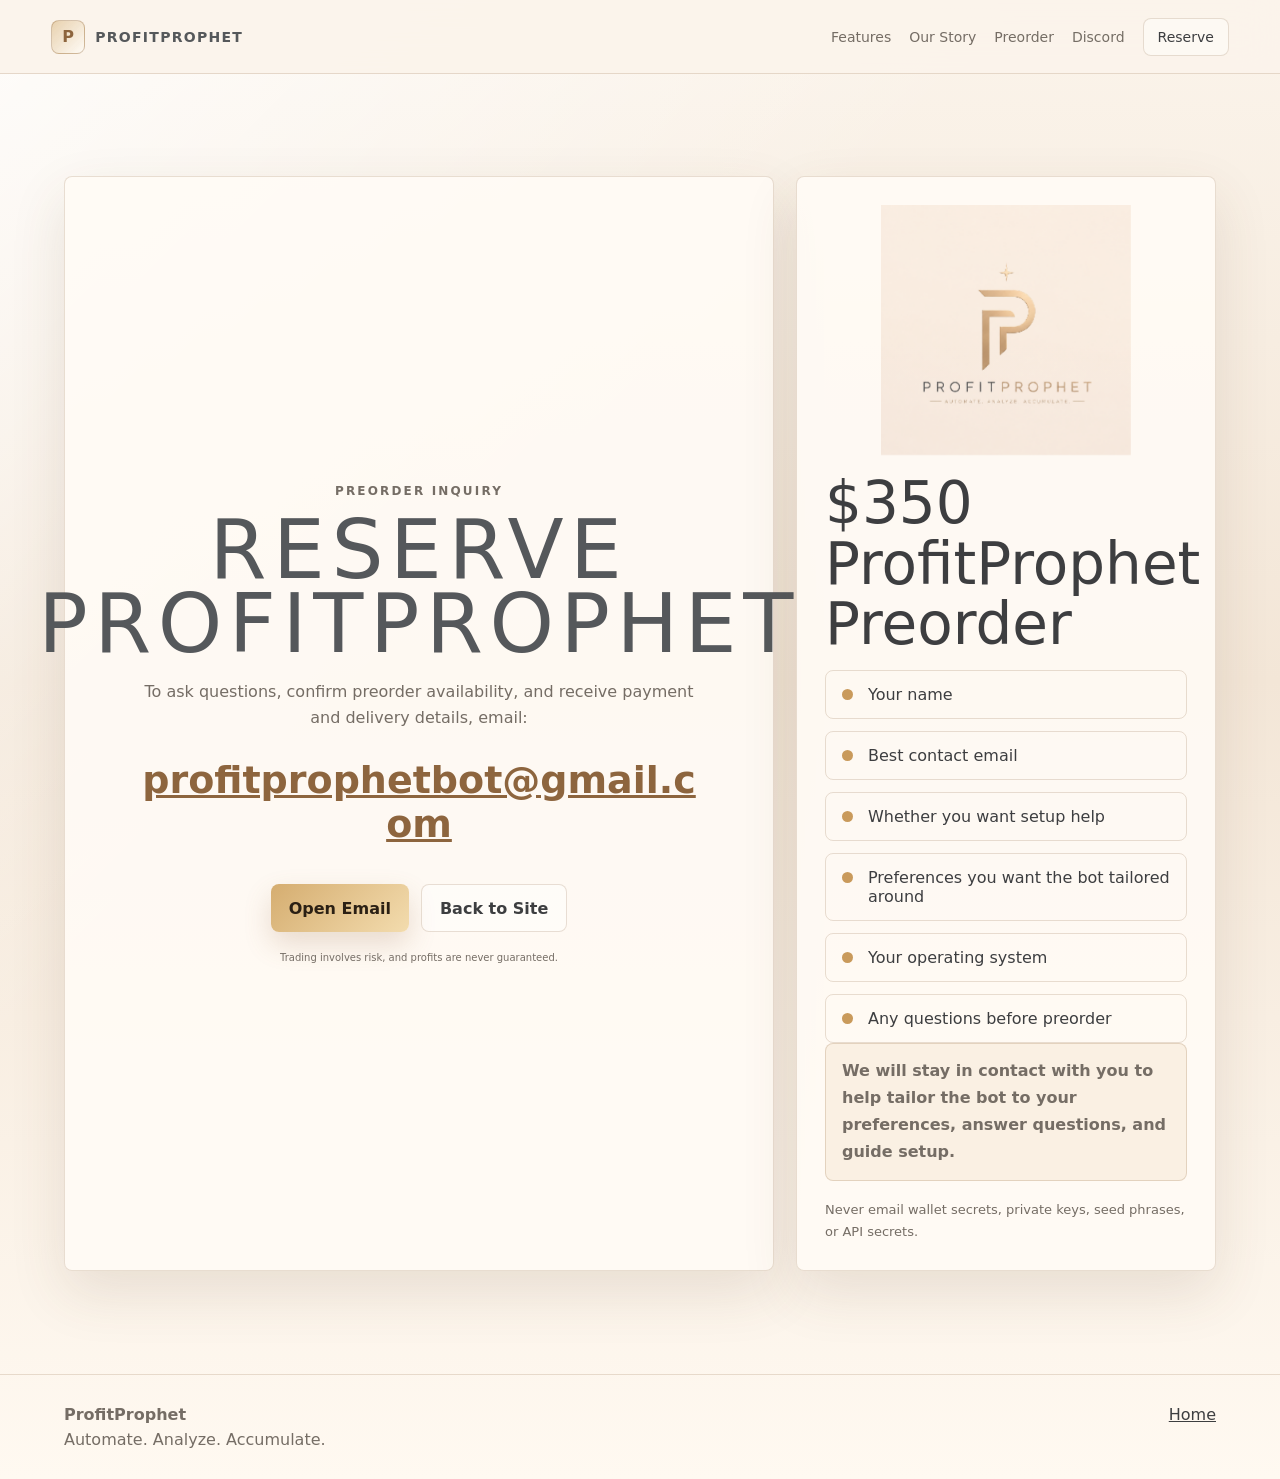
==== commit 2ee42ffc: "Add files via upload" ====
--- a/inquiry.html
+++ b/inquiry.html
@@ -17,6 +17,7 @@
       <a href="index.html#features">Features</a>
       <a href="index.html#story">Our Story</a>
       <a href="index.html#preorder">Preorder</a>
+      <a href="index.html#discord">Discord</a>
       <a class="nav-button" href="inquiry.html">Reserve</a>
     </nav>
   </header>
@@ -27,10 +28,10 @@
         <p class="eyebrow">Preorder inquiry</p>
         <h1>Reserve ProfitProphet</h1>
         <p>To ask questions, confirm preorder availability, and receive payment and delivery details, email:</p>
-        <a class="email-link" href="mailto:profitprophet143@gmail.com?subject=ProfitProphet%20Preorder%20Inquiry&body=Hi%2C%20I%27m%20interested%20in%20preordering%20ProfitProphet%20for%20%24350.%20Please%20send%20availability%2C%20payment%20options%2C%20and%20delivery%20details.">profitprophet143@gmail.com</a>
+        <a class="email-link" href="mailto:profitprophetbot@gmail.com?subject=ProfitProphet%20Preorder%20Inquiry&body=Hi%2C%20I%27m%20interested%20in%20preordering%20ProfitProphet%20for%20%24350.%20Please%20send%20availability%2C%20payment%20options%2C%20and%20delivery%20details.">profitprophetbot@gmail.com</a>
         <div class="hero-actions centered">
-          <a class="button primary" href="mailto:profitprophet143@gmail.com?subject=ProfitProphet%20Preorder%20Inquiry&body=Hi%2C%20I%27m%20interested%20in%20preordering%20ProfitProphet%20for%20%24350.%20Please%20send%20availability%2C%20payment%20options%2C%20and%20delivery%20details.">Open Email</a>
-          <a class="button secondary" href="index.html">Back to Site</a>
+          <a class="button primary" href="mailto:profitprophetbot@gmail.com?subject=ProfitProphet%20Preorder%20Inquiry&body=Hi%2C%20I%27m%20interested%20in%20preordering%20ProfitProphet%20for%20%24350.%20Please%20send%20availability%2C%20payment%20options%2C%20and%20delivery%20details.">Open Email</a>
+          <a class="button secondary" href="./index.html">Back to Site</a>
         </div>
         <p class="fine-print">Trading involves risk, and profits are never guaranteed.</p>
       </div>
@@ -56,7 +57,7 @@
       <strong>ProfitProphet</strong>
       <p>Automate. Analyze. Accumulate.</p>
     </div>
-    <a href="index.html">Home</a>
+    <a href="./index.html">Home</a>
   </footer>
 </body>
 </html>
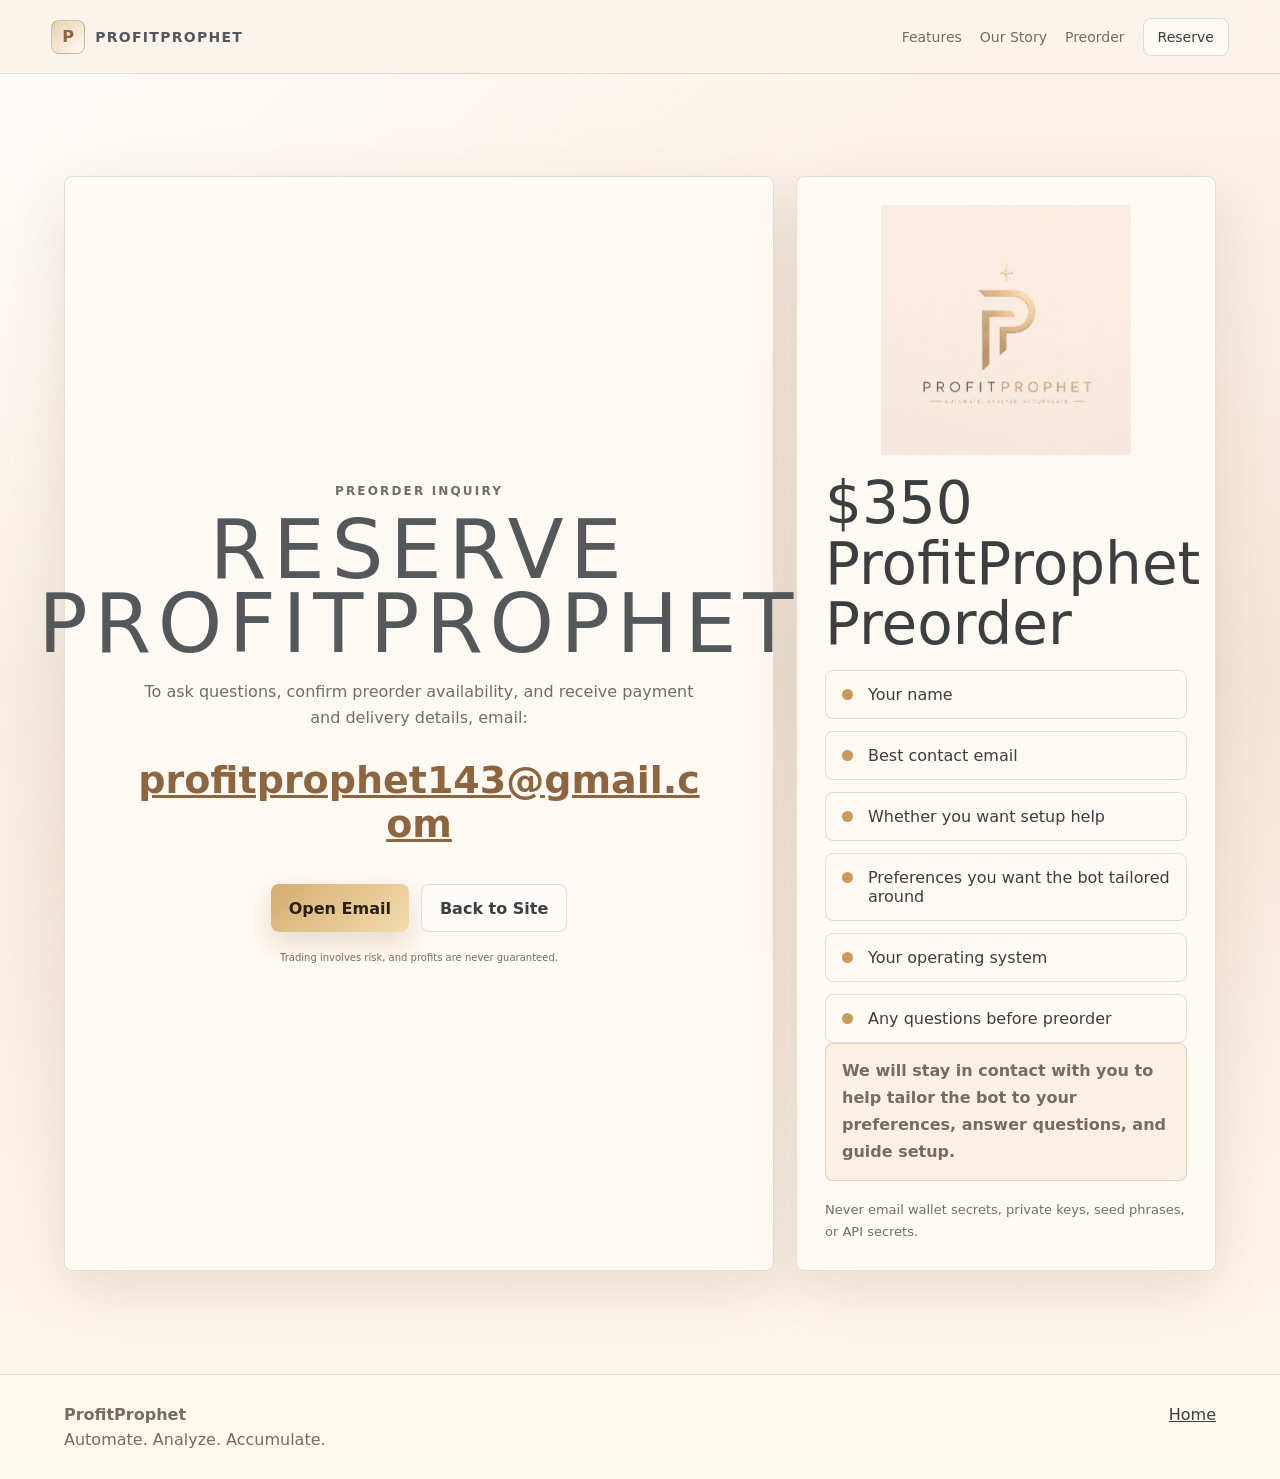
==== commit 54ee0acb: "Add files via upload" ====
--- a/inquiry.html
+++ b/inquiry.html
@@ -17,7 +17,6 @@
       <a href="index.html#features">Features</a>
       <a href="index.html#story">Our Story</a>
       <a href="index.html#preorder">Preorder</a>
-      <a href="index.html#discord">Discord</a>
       <a class="nav-button" href="inquiry.html">Reserve</a>
     </nav>
   </header>
@@ -28,10 +27,10 @@
         <p class="eyebrow">Preorder inquiry</p>
         <h1>Reserve ProfitProphet</h1>
         <p>To ask questions, confirm preorder availability, and receive payment and delivery details, email:</p>
-        <a class="email-link" href="mailto:profitprophetbot@gmail.com?subject=ProfitProphet%20Preorder%20Inquiry&body=Hi%2C%20I%27m%20interested%20in%20preordering%20ProfitProphet%20for%20%24350.%20Please%20send%20availability%2C%20payment%20options%2C%20and%20delivery%20details.">profitprophetbot@gmail.com</a>
+        <a class="email-link" href="mailto:profitprophet143@gmail.com?subject=ProfitProphet%20Preorder%20Inquiry&body=Hi%2C%20I%27m%20interested%20in%20preordering%20ProfitProphet%20for%20%24350.%20Please%20send%20availability%2C%20payment%20options%2C%20and%20delivery%20details.">profitprophet143@gmail.com</a>
         <div class="hero-actions centered">
-          <a class="button primary" href="mailto:profitprophetbot@gmail.com?subject=ProfitProphet%20Preorder%20Inquiry&body=Hi%2C%20I%27m%20interested%20in%20preordering%20ProfitProphet%20for%20%24350.%20Please%20send%20availability%2C%20payment%20options%2C%20and%20delivery%20details.">Open Email</a>
-          <a class="button secondary" href="./index.html">Back to Site</a>
+          <a class="button primary" href="mailto:profitprophet143@gmail.com?subject=ProfitProphet%20Preorder%20Inquiry&body=Hi%2C%20I%27m%20interested%20in%20preordering%20ProfitProphet%20for%20%24350.%20Please%20send%20availability%2C%20payment%20options%2C%20and%20delivery%20details.">Open Email</a>
+          <a class="button secondary" href="index.html">Back to Site</a>
         </div>
         <p class="fine-print">Trading involves risk, and profits are never guaranteed.</p>
       </div>
@@ -57,7 +56,7 @@
       <strong>ProfitProphet</strong>
       <p>Automate. Analyze. Accumulate.</p>
     </div>
-    <a href="./index.html">Home</a>
+    <a href="index.html">Home</a>
   </footer>
 </body>
 </html>
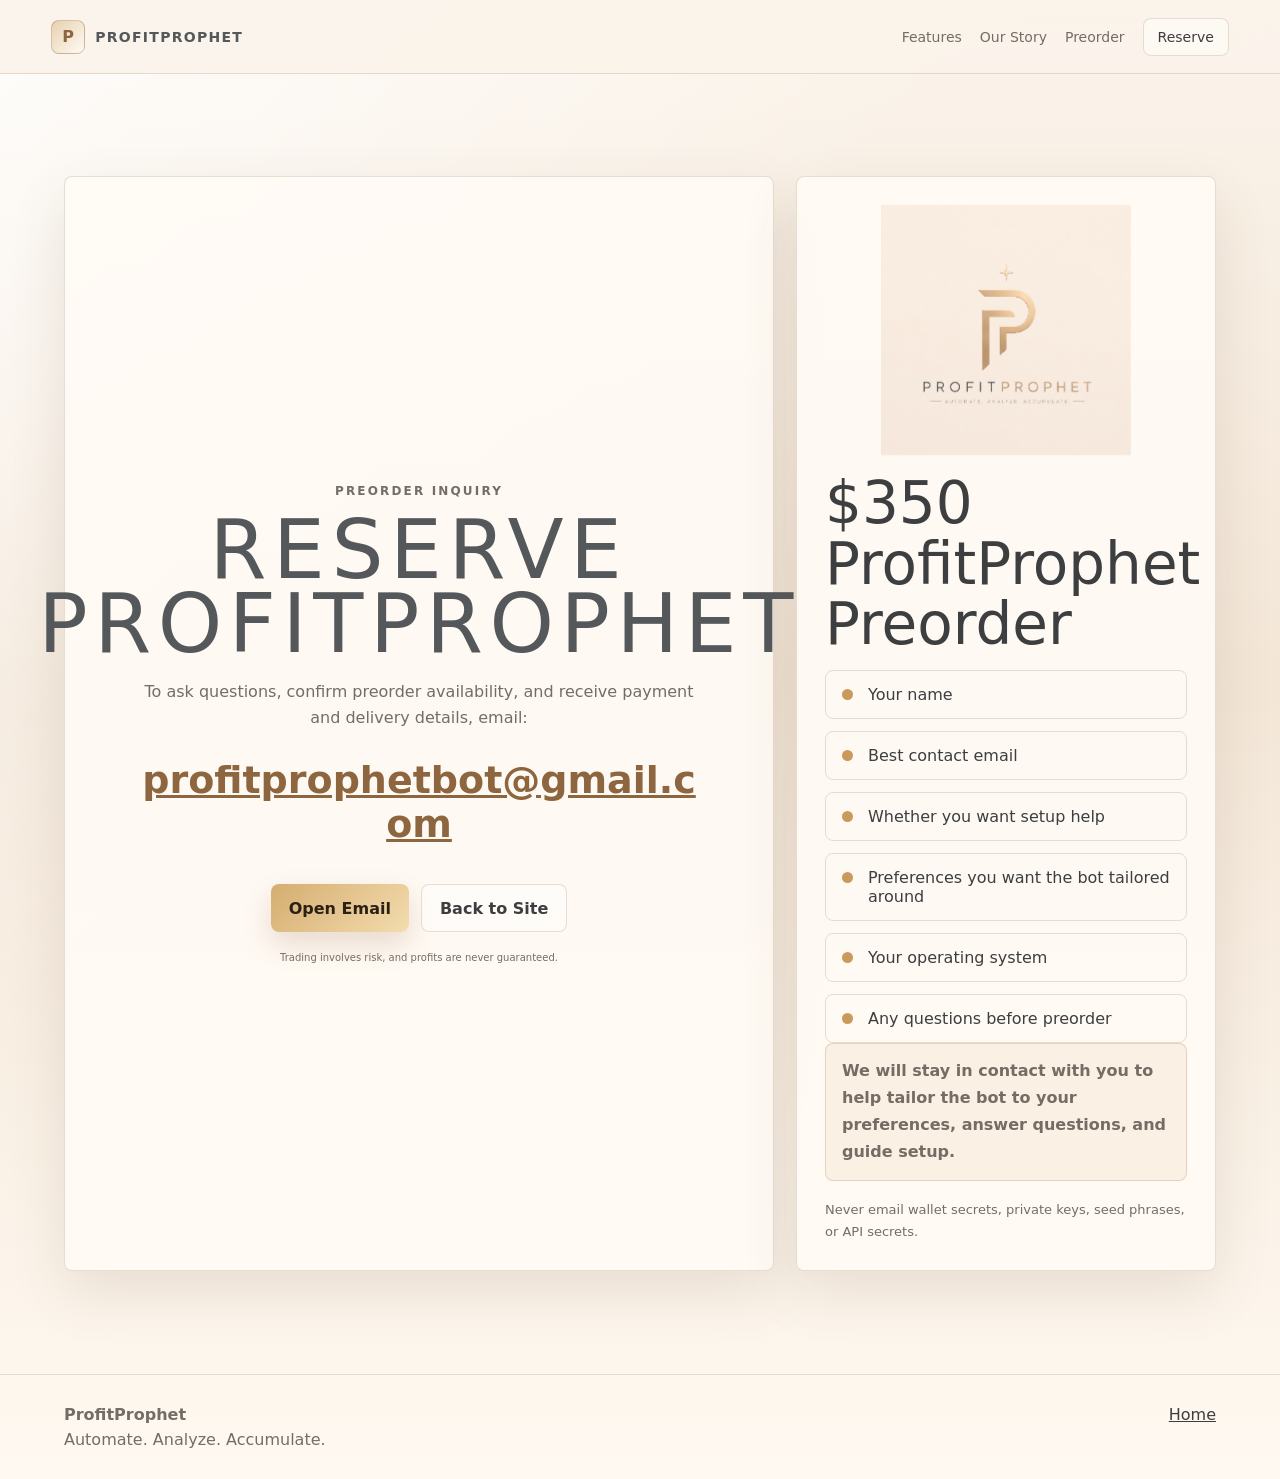
==== commit 9e495eee: "Add files via upload" ====
--- a/inquiry.html
+++ b/inquiry.html
@@ -27,9 +27,9 @@
         <p class="eyebrow">Preorder inquiry</p>
         <h1>Reserve ProfitProphet</h1>
         <p>To ask questions, confirm preorder availability, and receive payment and delivery details, email:</p>
-        <a class="email-link" href="mailto:profitprophet143@gmail.com?subject=ProfitProphet%20Preorder%20Inquiry&body=Hi%2C%20I%27m%20interested%20in%20preordering%20ProfitProphet%20for%20%24350.%20Please%20send%20availability%2C%20payment%20options%2C%20and%20delivery%20details.">profitprophet143@gmail.com</a>
+        <a class="email-link" href="mailto:profitprophetbot@gmail.com?subject=ProfitProphet%20Preorder%20Inquiry&body=Hi%2C%20I%27m%20interested%20in%20preordering%20ProfitProphet%20for%20%24350.%20Please%20send%20availability%2C%20payment%20options%2C%20and%20delivery%20details.">profitprophetbot@gmail.com</a>
         <div class="hero-actions centered">
-          <a class="button primary" href="mailto:profitprophet143@gmail.com?subject=ProfitProphet%20Preorder%20Inquiry&body=Hi%2C%20I%27m%20interested%20in%20preordering%20ProfitProphet%20for%20%24350.%20Please%20send%20availability%2C%20payment%20options%2C%20and%20delivery%20details.">Open Email</a>
+          <a class="button primary" href="mailto:profitprophetbot@gmail.com?subject=ProfitProphet%20Preorder%20Inquiry&body=Hi%2C%20I%27m%20interested%20in%20preordering%20ProfitProphet%20for%20%24350.%20Please%20send%20availability%2C%20payment%20options%2C%20and%20delivery%20details.">Open Email</a>
           <a class="button secondary" href="index.html">Back to Site</a>
         </div>
         <p class="fine-print">Trading involves risk, and profits are never guaranteed.</p>
